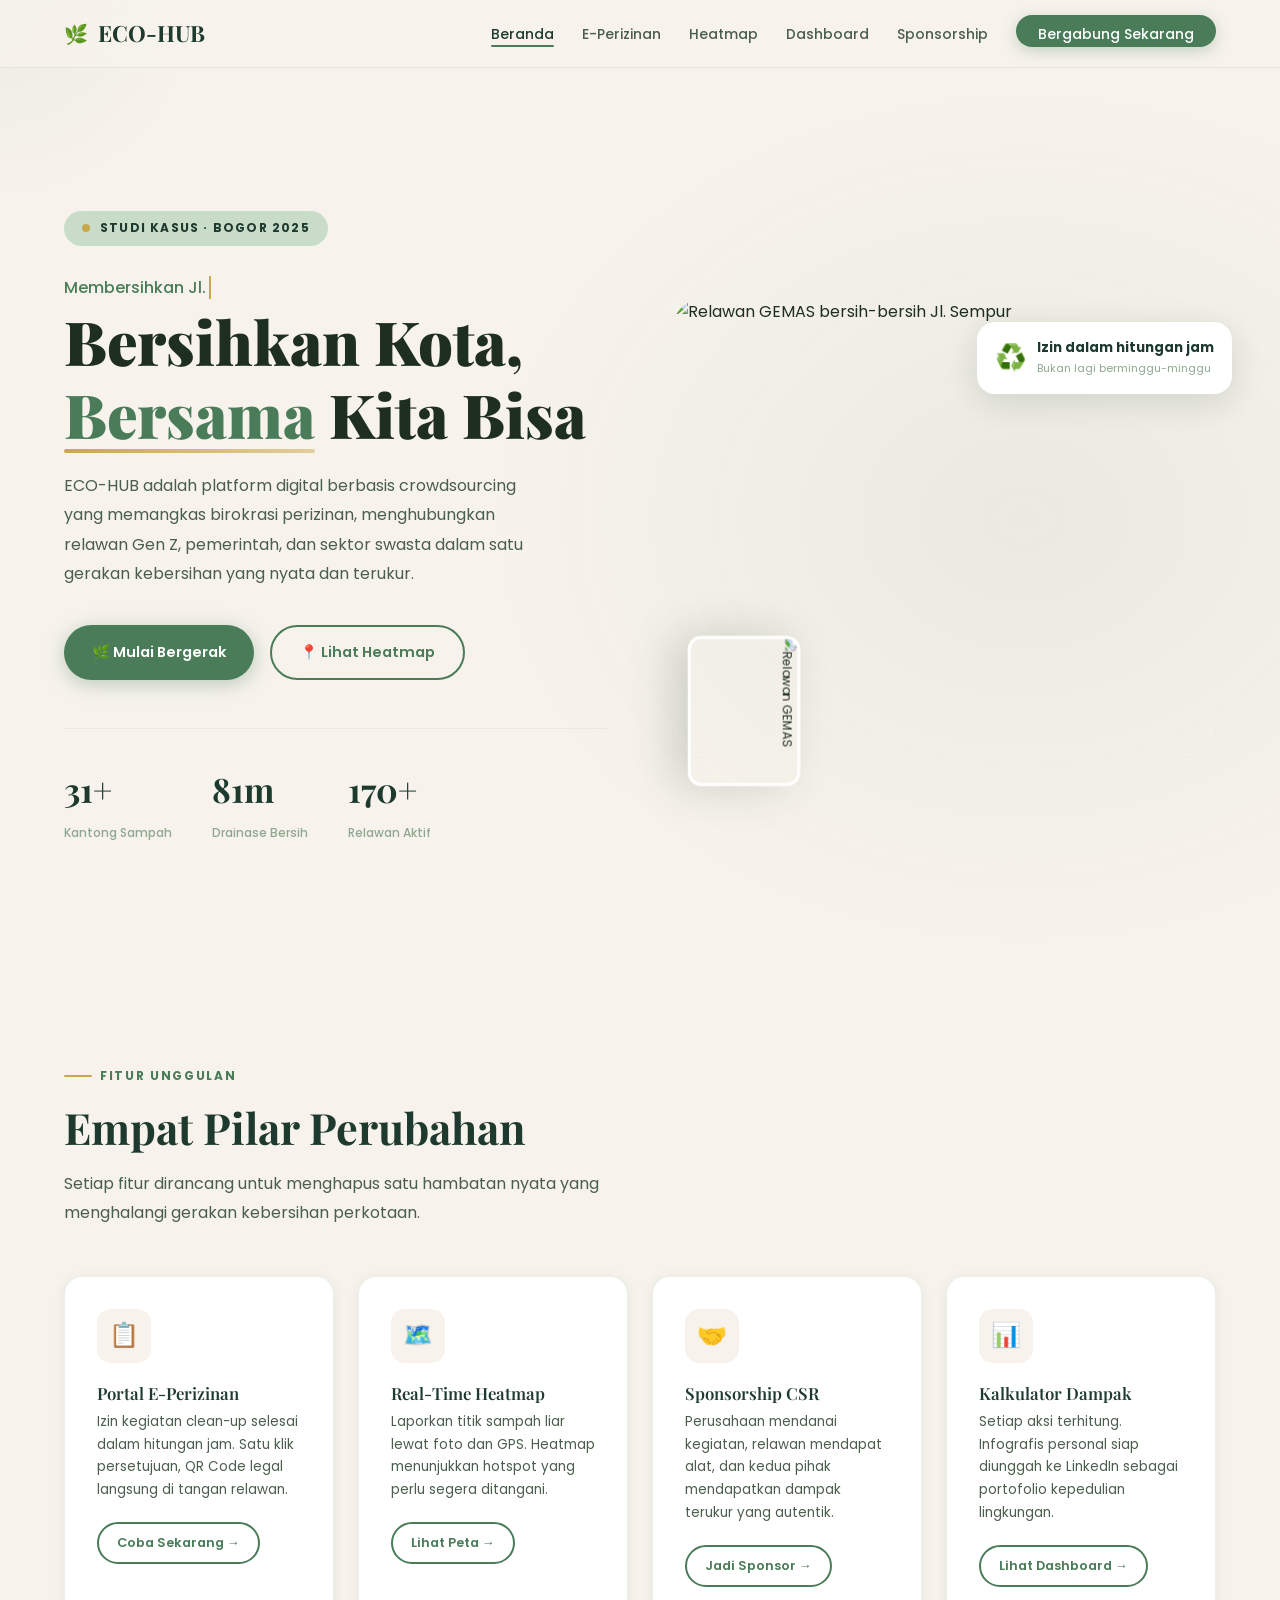
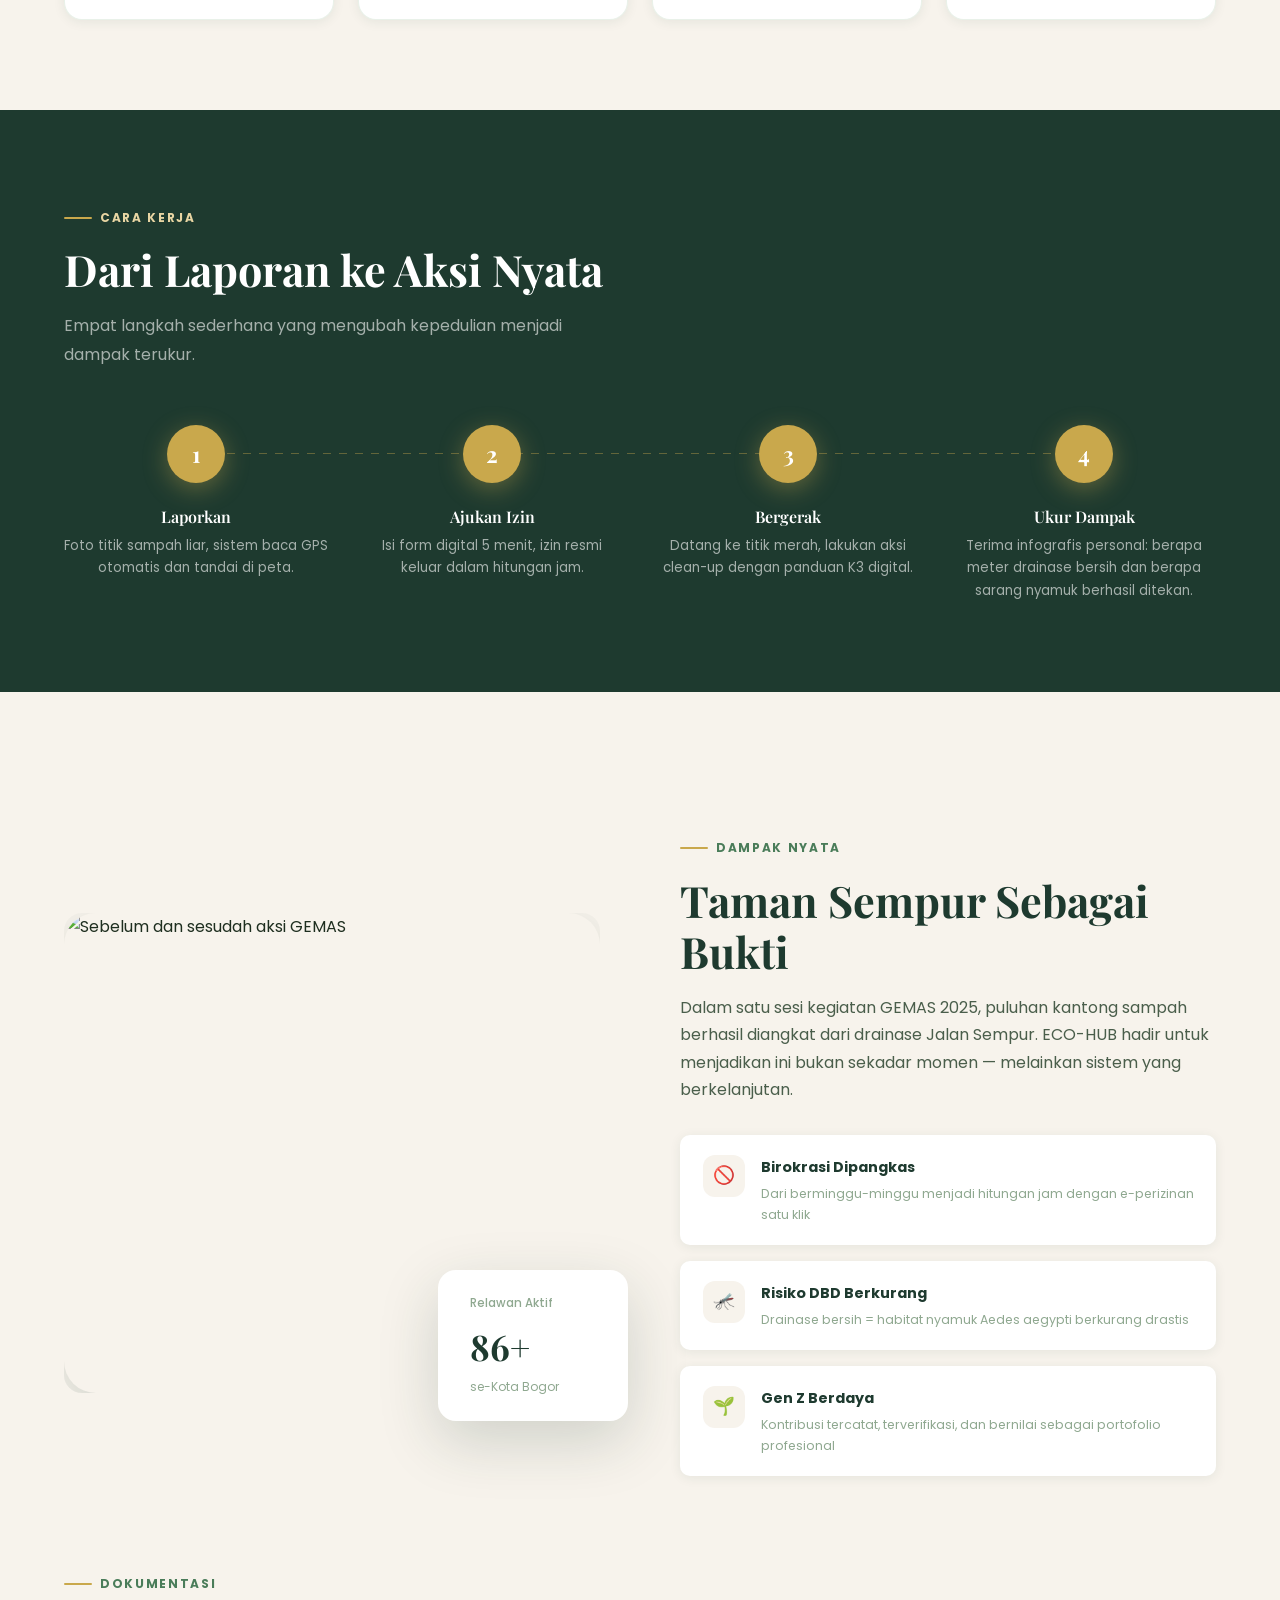
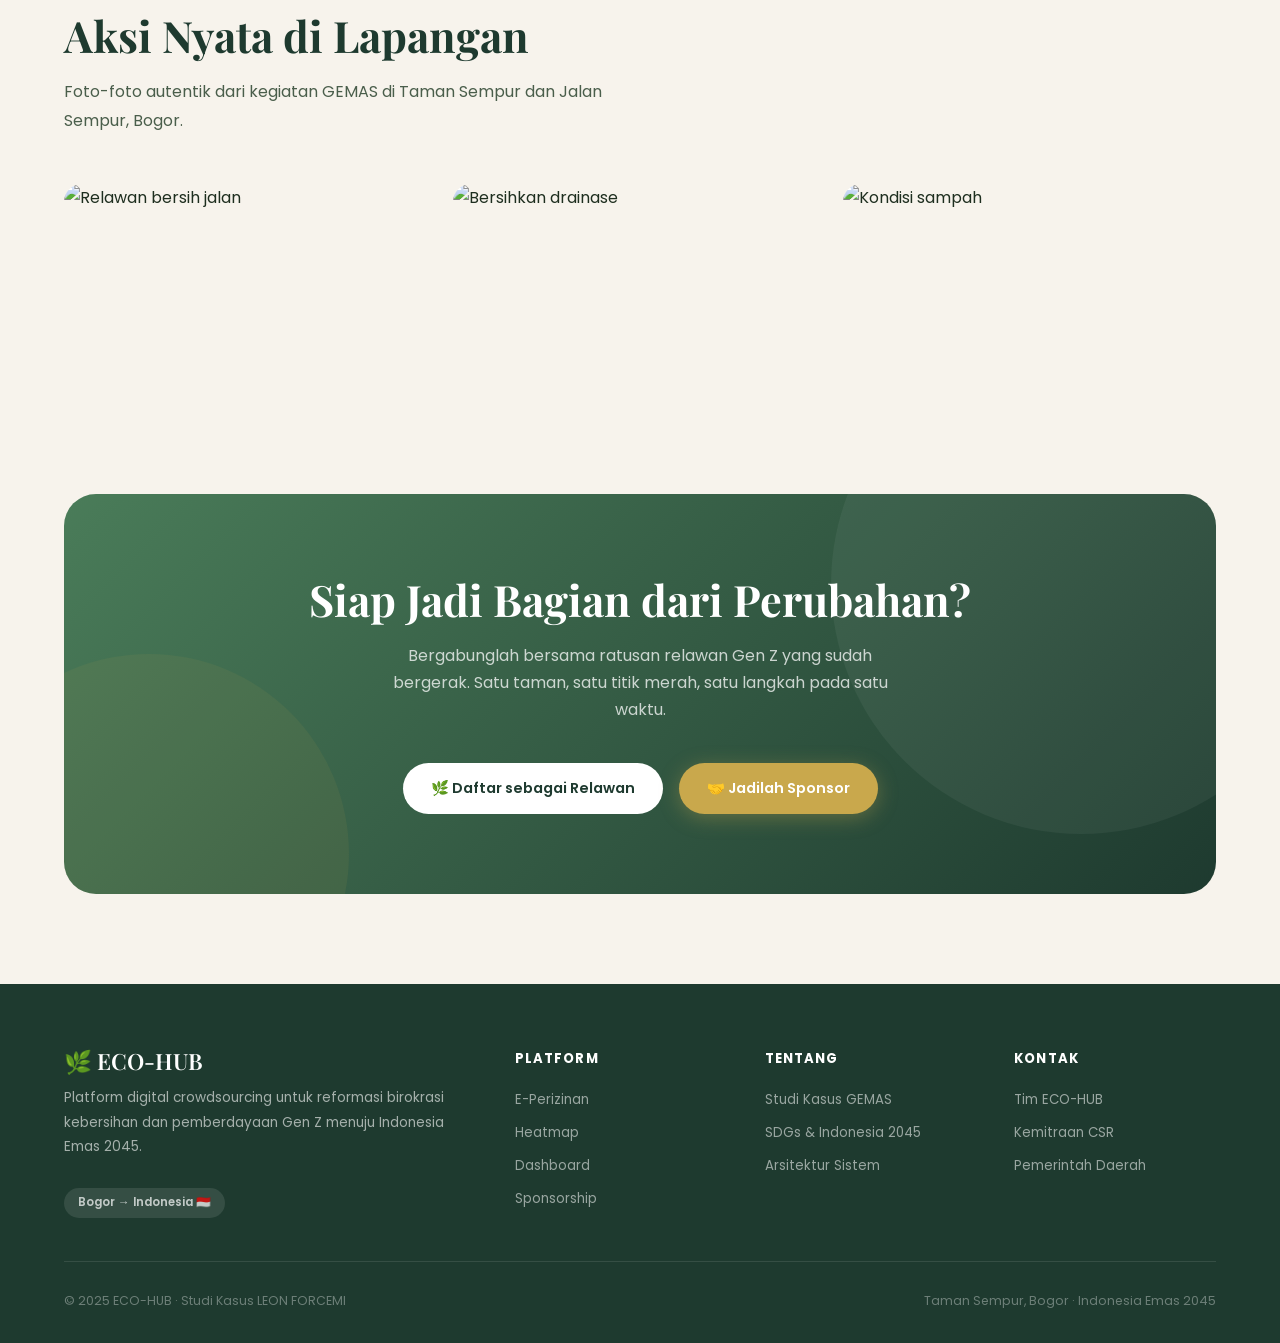
==== index.html @ 986446e2 "Add files via upload" ====
<!DOCTYPE html>
<html lang="id">
<head>
<meta charset="UTF-8"/><meta name="viewport" content="width=device-width,initial-scale=1.0"/>
<title>ECO-HUB — Gerakan Bersih Digital Indonesia</title>
<link rel="stylesheet" href="style.css"/>
<style>
/* ── HERO ── */
.hero{
  min-height:100vh;display:grid;grid-template-columns:1fr 1fr;
  align-items:center;gap:4rem;padding:100px 5% 80px;
  position:relative;overflow:hidden;
}
.hero-bg{
  position:absolute;inset:0;z-index:0;
  background:radial-gradient(ellipse 70% 80% at 80% 50%,rgba(74,124,89,0.07) 0%,transparent 60%);
}
.hero-content{position:relative;z-index:1}
.hero-eyebrow{
  display:inline-flex;align-items:center;gap:10px;
  background:var(--green-mist);color:var(--green-deep);
  padding:7px 18px;border-radius:var(--radius-full);
  font-size:0.75rem;font-weight:700;letter-spacing:0.1em;text-transform:uppercase;
  margin-bottom:1.75rem;animation:fadeUp 0.8s var(--ease) both;
}
.eyebrow-dot{width:8px;height:8px;background:var(--gold);border-radius:50%;animation:pulse-ring 1.5s ease-out infinite}
.hero h1{animation:fadeUp 0.8s 0.15s var(--ease) both;margin-bottom:1.25rem}
.hero h1 em{font-style:normal;color:var(--green-sage);position:relative;display:inline-block}
.hero h1 em::after{
  content:'';position:absolute;bottom:-2px;left:0;right:0;height:4px;
  background:linear-gradient(90deg,var(--gold),transparent);
  border-radius:4px;animation:shimmer 2s linear infinite;
  background-size:200% auto;
}
.typed-wrap{
  font-size:1rem;font-weight:500;color:var(--green-sage);
  margin-bottom:0.25rem;
  animation:fadeUp 0.8s 0.2s var(--ease) both;
}
.typed-text{border-right:2px solid var(--gold);padding-right:3px;animation:blink 0.8s step-end infinite}
@keyframes blink{50%{border-color:transparent}}
.hero-desc{
  font-size:1rem;color:var(--text-mid);max-width:480px;
  line-height:1.85;margin-bottom:2.25rem;
  animation:fadeUp 0.8s 0.25s var(--ease) both;
}
.hero-actions{display:flex;gap:1rem;flex-wrap:wrap;margin-bottom:3rem;animation:fadeUp 0.8s 0.35s var(--ease) both}
.hero-stats{
  display:flex;gap:2.5rem;padding-top:2rem;
  border-top:1px solid var(--cream-dark);
  animation:fadeUp 0.8s 0.45s var(--ease) both;
}
.stat-num{font-family:'Playfair Display',serif;font-size:2.1rem;font-weight:700;color:var(--green-deep);display:block}
.stat-label{font-size:0.75rem;color:var(--text-light);font-weight:500}

/* Hero visual */
.hero-visual{position:relative;z-index:1;animation:fadeIn 1s 0.3s both}
.hero-img-main{
  width:100%;height:460px;object-fit:cover;object-position:center;
  border-radius:var(--radius-lg);
  box-shadow:var(--shadow-lg);
  animation:float 6s ease-in-out infinite;
  /* rotate sideways photo upright */
  transform-origin:center;
}
.hero-img-overlay{
  position:absolute;bottom:-28px;left:-28px;
  width:200px;height:150px;object-fit:cover;
  border-radius:var(--radius-md);
  border:4px solid var(--white);
  box-shadow:var(--shadow-lg);
  animation:floatReverse 5s ease-in-out infinite;
}
.hero-badge{
  position:absolute;top:24px;right:-16px;
  background:var(--white);border-radius:var(--radius-md);
  padding:14px 18px;box-shadow:var(--shadow-md);
  display:flex;align-items:center;gap:10px;
  animation:bounceIn 1s 0.8s both;
}
.hero-badge .hb-icon{font-size:1.6rem}
.hero-badge .hb-main{font-size:0.82rem;font-weight:700;color:var(--green-deep)}
.hero-badge .hb-sub{font-size:0.68rem;color:var(--text-light)}

/* ── Features ── */
.features-grid{display:grid;grid-template-columns:repeat(auto-fit,minmax(240px,1fr));gap:1.5rem;margin-top:3rem}
.feat-card{
  background:var(--white);border-radius:var(--radius-md);padding:2rem;
  box-shadow:var(--shadow-sm);border:1px solid rgba(200,220,201,0.4);
  transition:all 0.4s var(--ease);position:relative;overflow:hidden;
}
.feat-card::before{
  content:'';position:absolute;top:0;left:0;right:0;height:3px;
  background:linear-gradient(90deg,var(--green-sage),var(--gold));
  transform:scaleX(0);transform-origin:left;transition:transform 0.4s var(--ease);
}
.feat-card:hover::before{transform:scaleX(1)}
.feat-card:hover{transform:translateY(-8px);box-shadow:var(--shadow-md)}
.feat-icon{
  width:54px;height:54px;background:var(--cream);border-radius:14px;
  display:flex;align-items:center;justify-content:center;font-size:1.5rem;
  margin-bottom:1.25rem;transition:transform 0.3s var(--ease-spring);
}
.feat-card:hover .feat-icon{transform:scale(1.15) rotate(-5deg)}
.feat-card h3{font-size:1.05rem;color:var(--green-deep);margin-bottom:0.5rem}
.feat-card p{font-size:0.84rem;line-height:1.7;margin-bottom:1.25rem}

/* ── How it works ── */
.how-section{background:var(--green-deep)}
.how-section .section-label{color:var(--gold-light)}
.how-section .section-title{color:var(--white)}
.how-section .section-subtitle{color:rgba(255,255,255,0.6)}
.steps-grid{display:grid;grid-template-columns:repeat(auto-fit,minmax(200px,1fr));gap:2rem;margin-top:3.5rem;position:relative}
.steps-grid::before{
  content:'';position:absolute;top:28px;left:10%;right:10%;height:1px;
  background:repeating-linear-gradient(90deg,rgba(201,168,76,0.4) 0,rgba(201,168,76,0.4) 8px,transparent 8px,transparent 16px);
}
.step-item{text-align:center}
.step-num{
  width:58px;height:58px;background:var(--gold);border-radius:50%;
  display:flex;align-items:center;justify-content:center;
  font-family:'Playfair Display',serif;font-size:1.4rem;font-weight:700;color:var(--white);
  margin:0 auto 1.5rem;position:relative;z-index:1;
  box-shadow:0 6px 24px rgba(201,168,76,0.4);
  transition:transform 0.3s var(--ease-spring);
}
.step-item:hover .step-num{transform:scale(1.15)}
.step-item h3{color:var(--white);font-size:1rem;margin-bottom:0.5rem}
.step-item p{color:rgba(255,255,255,0.6);font-size:0.83rem}

/* ── Impact ── */
.impact-grid{display:grid;grid-template-columns:1fr 1fr;gap:5rem;align-items:center;margin-top:3rem}
.impact-visual{position:relative}
.impact-photo{
  width:100%;height:480px;object-fit:cover;object-position:center;
  border-radius:var(--radius-lg);box-shadow:var(--shadow-lg);
}
.impact-card-overlay{
  position:absolute;bottom:-28px;right:-28px;
  background:var(--white);border-radius:var(--radius-md);
  padding:1.5rem 2rem;box-shadow:var(--shadow-lg);min-width:190px;
}
.ov-label{font-size:0.73rem;color:var(--text-light);font-weight:500;margin-bottom:0.2rem}
.ov-num{font-family:'Playfair Display',serif;font-size:2.2rem;font-weight:700;color:var(--green-deep)}
.ov-sub{font-size:0.75rem;color:var(--text-light)}
.impact-list{margin-top:2rem;display:flex;flex-direction:column;gap:1rem}
.impact-item{
  display:flex;align-items:flex-start;gap:1rem;padding:1.25rem;
  background:var(--white);border-radius:var(--radius-sm);box-shadow:var(--shadow-sm);
  transition:all 0.35s var(--ease);border-left:3px solid transparent;
}
.impact-item:hover{border-left-color:var(--green-sage);transform:translateX(6px);box-shadow:var(--shadow-md)}
.ii-icon{width:42px;height:42px;flex-shrink:0;background:var(--cream);border-radius:12px;display:flex;align-items:center;justify-content:center;font-size:1.1rem}
.impact-item h4{font-size:0.9rem;color:var(--green-deep);margin-bottom:0.2rem}
.impact-item p{font-size:0.78rem;color:var(--text-light)}

/* ── Gallery strip ── */
.gallery-strip{display:grid;grid-template-columns:repeat(3,1fr);gap:1rem;margin-top:3rem}
.gallery-item{
  position:relative;overflow:hidden;border-radius:var(--radius-md);
  cursor:pointer;
}
.gallery-item img{
  width:100%;height:220px;object-fit:cover;
  transition:transform 0.6s var(--ease);
}
.gallery-item:hover img{transform:scale(1.08)}
.gallery-overlay{
  position:absolute;inset:0;
  background:linear-gradient(0deg,rgba(30,58,47,0.75) 0%,transparent 50%);
  display:flex;align-items:flex-end;padding:1.25rem;
  opacity:0;transition:opacity 0.4s var(--ease);
}
.gallery-item:hover .gallery-overlay{opacity:1}
.gallery-overlay span{color:var(--white);font-size:0.82rem;font-weight:600}

/* ── CTA ── */
.cta-section{
  background:linear-gradient(135deg,var(--green-sage) 0%,var(--green-deep) 100%);
  border-radius:var(--radius-lg);padding:5rem;text-align:center;
  margin:0 5% 90px;position:relative;overflow:hidden;
}
.cta-section::before{
  content:'';position:absolute;top:-40%;right:-10%;
  width:500px;height:500px;border-radius:50%;
  background:rgba(255,255,255,0.05);
}
.cta-section::after{
  content:'';position:absolute;bottom:-40%;left:-10%;
  width:400px;height:400px;border-radius:50%;
  background:rgba(201,168,76,0.08);
}
.cta-section h2{color:var(--white);margin-bottom:1rem;position:relative;z-index:1}
.cta-section p{color:rgba(255,255,255,0.75);margin-bottom:2.5rem;position:relative;z-index:1;max-width:500px;margin-left:auto;margin-right:auto}
.cta-actions{display:flex;gap:1rem;justify-content:center;flex-wrap:wrap;position:relative;z-index:1}

/* ── Responsive ── */
@media(max-width:900px){
  .hero{grid-template-columns:1fr;text-align:center;gap:3rem}
  .hero-desc{max-width:100%}.hero-actions{justify-content:center}.hero-stats{justify-content:center}
  .hero-visual{order:-1}.hero-img-main{height:300px;animation:none}
  .hero-img-overlay{display:none}.hero-badge{top:0;right:0}
  .steps-grid::before{display:none}
  .impact-grid{grid-template-columns:1fr}
  .impact-card-overlay{position:relative;bottom:auto;right:auto;margin-top:1rem}
  .gallery-strip{grid-template-columns:1fr 1fr}
}
@media(max-width:600px){
  .hero{padding:100px 5% 60px}.hero-stats{gap:1.5rem;flex-wrap:wrap}
  .cta-section{padding:3rem 1.5rem}.gallery-strip{grid-template-columns:1fr}
}
</style>
</head>
<body>
<div id="scroll-progress"></div>
<div class="cursor-glow"></div>

<nav class="navbar">
  <div class="nav-brand"><span class="brand-leaf">🌿</span> ECO-HUB</div>
  <ul class="nav-links">
    <li><a href="index.html" class="active">Beranda</a></li>
    <li><a href="perizinan.html">E-Perizinan</a></li>
    <li><a href="heatmap.html">Heatmap</a></li>
    <li><a href="dashboard.html">Dashboard</a></li>
    <li><a href="sponsorship.html">Sponsorship</a></li>
    <li><a href="perizinan.html" class="nav-cta">Bergabung Sekarang</a></li>
  </ul>
  <button class="hamburger" aria-label="Menu"><span></span><span></span><span></span></button>
</nav>
<div class="mobile-menu">
  <a href="index.html">Beranda</a><a href="perizinan.html">E-Perizinan</a>
  <a href="heatmap.html">Heatmap</a><a href="dashboard.html">Dashboard</a>
  <a href="sponsorship.html">Sponsorship</a>
  <a href="perizinan.html" style="background:var(--green-sage);color:#fff;text-align:center;padding:10px;border-radius:999px;margin-top:0.5rem">Bergabung Sekarang</a>
</div>

<div class="page-wrapper">

<!-- ══ HERO ══ -->
<section class="hero">
  <div class="hero-bg"></div>
  <div class="hero-content">
    <div class="hero-eyebrow"><span class="eyebrow-dot"></span> Studi Kasus · Bogor 2025</div>
    <div class="typed-wrap">Membersihkan <span class="typed-text">Taman Sempur</span></div>
    <h1>Bersihkan Kota,<br><em>Bersama</em> Kita Bisa</h1>
    <p class="hero-desc">ECO-HUB adalah platform digital berbasis crowdsourcing yang memangkas birokrasi perizinan, menghubungkan relawan Gen Z, pemerintah, dan sektor swasta dalam satu gerakan kebersihan yang nyata dan terukur.</p>
    <div class="hero-actions">
      <a href="perizinan.html" class="btn btn-primary">🌿 Mulai Bergerak</a>
      <a href="heatmap.html" class="btn btn-outline">📍 Lihat Heatmap</a>
    </div>
    <div class="hero-stats">
      <div><span class="stat-num" data-target="47" data-suffix="+">0</span><span class="stat-label">Kantong Sampah</span></div>
      <div><span class="stat-num" data-target="120" data-suffix="m">0</span><span class="stat-label">Drainase Bersih</span></div>
      <div><span class="stat-num" data-target="250" data-suffix="+">0</span><span class="stat-label">Relawan Aktif</span></div>
    </div>
  </div>
  <div class="hero-visual">
    <div class="photo-wrap" style="border-radius:var(--radius-lg)">
      <img src="images/showcase-main.png" alt="Relawan GEMAS bersih-bersih Jl. Sempur" class="hero-img-main real-photo" style="height:460px;transform:none"/>
    </div>
    <img src="images/activity-1.jpg" alt="Relawan GEMAS" class="hero-img-overlay" style="transform:rotate(90deg) scale(0.75);transform-origin:center"/>
    <div class="hero-badge">
      <span class="hb-icon">♻️</span>
      <div><div class="hb-main">Izin dalam hitungan jam</div><div class="hb-sub">Bukan lagi berminggu-minggu</div></div>
    </div>
  </div>
</section>

<!-- ══ FEATURES ══ -->
<section class="section">
  <div class="section-label">Fitur Unggulan</div>
  <h2 class="section-title reveal">Empat Pilar Perubahan</h2>
  <p class="section-subtitle reveal d1">Setiap fitur dirancang untuk menghapus satu hambatan nyata yang menghalangi gerakan kebersihan perkotaan.</p>
  <div class="features-grid">
    <div class="feat-card reveal d1">
      <div class="feat-icon">📋</div>
      <h3>Portal E-Perizinan</h3>
      <p>Izin kegiatan clean-up selesai dalam hitungan jam. Satu klik persetujuan, QR Code legal langsung di tangan relawan.</p>
      <a href="perizinan.html" class="btn btn-outline" style="padding:8px 18px;font-size:0.8rem">Coba Sekarang →</a>
    </div>
    <div class="feat-card reveal d2">
      <div class="feat-icon">🗺️</div>
      <h3>Real-Time Heatmap</h3>
      <p>Laporkan titik sampah liar lewat foto dan GPS. Heatmap menunjukkan hotspot yang perlu segera ditangani.</p>
      <a href="heatmap.html" class="btn btn-outline" style="padding:8px 18px;font-size:0.8rem">Lihat Peta →</a>
    </div>
    <div class="feat-card reveal d3">
      <div class="feat-icon">🤝</div>
      <h3>Sponsorship CSR</h3>
      <p>Perusahaan mendanai kegiatan, relawan mendapat alat, dan kedua pihak mendapatkan dampak terukur yang autentik.</p>
      <a href="sponsorship.html" class="btn btn-outline" style="padding:8px 18px;font-size:0.8rem">Jadi Sponsor →</a>
    </div>
    <div class="feat-card reveal d4">
      <div class="feat-icon">📊</div>
      <h3>Kalkulator Dampak</h3>
      <p>Setiap aksi terhitung. Infografis personal siap diunggah ke LinkedIn sebagai portofolio kepedulian lingkungan.</p>
      <a href="dashboard.html" class="btn btn-outline" style="padding:8px 18px;font-size:0.8rem">Lihat Dashboard →</a>
    </div>
  </div>
</section>

<!-- ══ HOW IT WORKS ══ -->
<section class="section how-section">
  <div class="section-label">Cara Kerja</div>
  <h2 class="section-title reveal">Dari Laporan ke Aksi Nyata</h2>
  <p class="section-subtitle reveal d1">Empat langkah sederhana yang mengubah kepedulian menjadi dampak terukur.</p>
  <div class="steps-grid">
    <div class="step-item reveal d1"><div class="step-num">1</div><h3>Laporkan</h3><p>Foto titik sampah liar, sistem baca GPS otomatis dan tandai di peta.</p></div>
    <div class="step-item reveal d2"><div class="step-num">2</div><h3>Ajukan Izin</h3><p>Isi form digital 5 menit, izin resmi keluar dalam hitungan jam.</p></div>
    <div class="step-item reveal d3"><div class="step-num">3</div><h3>Bergerak</h3><p>Datang ke titik merah, lakukan aksi clean-up dengan panduan K3 digital.</p></div>
    <div class="step-item reveal d4"><div class="step-num">4</div><h3>Ukur Dampak</h3><p>Terima infografis personal: berapa meter drainase bersih dan berapa sarang nyamuk berhasil ditekan.</p></div>
  </div>
</section>

<!-- ══ IMPACT ══ -->
<section class="section">
  <div class="impact-grid">
    <div class="impact-visual reveal-left">
      <div class="photo-wrap">
        <img src="images/impact-photo.jpeg" alt="Sebelum dan sesudah aksi GEMAS" class="impact-photo real-photo"/>
      </div>
      <div class="impact-card-overlay">
        <div class="ov-label">Relawan Aktif</div>
        <div class="ov-num" data-target="250" data-suffix="+">0</div>
        <div class="ov-sub">se-Kota Bogor</div>
      </div>
    </div>
    <div class="impact-content reveal-right">
      <div class="section-label">Dampak Nyata</div>
      <h2 class="section-title">Taman Sempur Sebagai Bukti</h2>
      <p>Dalam satu sesi kegiatan GEMAS 2025, puluhan kantong sampah berhasil diangkat dari drainase Jalan Sempur. ECO-HUB hadir untuk menjadikan ini bukan sekadar momen — melainkan sistem yang berkelanjutan.</p>
      <div class="impact-list">
        <div class="impact-item reveal d2"><div class="ii-icon">🚫</div><div><h4>Birokrasi Dipangkas</h4><p>Dari berminggu-minggu menjadi hitungan jam dengan e-perizinan satu klik</p></div></div>
        <div class="impact-item reveal d3"><div class="ii-icon">🦟</div><div><h4>Risiko DBD Berkurang</h4><p>Drainase bersih = habitat nyamuk Aedes aegypti berkurang drastis</p></div></div>
        <div class="impact-item reveal d4"><div class="ii-icon">🌱</div><div><h4>Gen Z Berdaya</h4><p>Kontribusi tercatat, terverifikasi, dan bernilai sebagai portofolio profesional</p></div></div>
      </div>
    </div>
  </div>
</section>

<!-- ══ GALLERY ══ -->
<section class="section" style="padding-top:0">
  <div class="section-label">Dokumentasi</div>
  <h2 class="section-title reveal">Aksi Nyata di Lapangan</h2>
  <p class="section-subtitle reveal d1">Foto-foto autentik dari kegiatan GEMAS di Taman Sempur dan Jalan Sempur, Bogor.</p>
  <div class="gallery-strip">
    <div class="gallery-item reveal d1">
      <img src="images/showcase-main.png" alt="Relawan bersih jalan"/>
      <div class="gallery-overlay"><span>📍 Jl. Sempur · Aksi Clean-Up</span></div>
    </div>
    <div class="gallery-item reveal d2">
      <img src="images/showcase-2.png" alt="Bersihkan drainase" style="object-position:center"/>
      <div class="gallery-overlay"><span>🚰 Pembersihan Drainase</span></div>
    </div>
    <div class="gallery-item reveal d3">
      <img src="images/map-photo.png" alt="Kondisi sampah" style="object-position:center"/>
      <div class="gallery-overlay"><span>⚠️ Kondisi Sebelum Aksi</span></div>
    </div>
  </div>
</section>

<!-- ══ CTA ══ -->
<div class="cta-section reveal">
  <h2>Siap Jadi Bagian dari Perubahan?</h2>
  <p>Bergabunglah bersama ratusan relawan Gen Z yang sudah bergerak. Satu taman, satu titik merah, satu langkah pada satu waktu.</p>
  <div class="cta-actions">
    <a href="perizinan.html" class="btn btn-white">🌿 Daftar sebagai Relawan</a>
    <a href="sponsorship.html" class="btn btn-gold">🤝 Jadilah Sponsor</a>
  </div>
</div>

<footer>
  <div class="footer-grid">
    <div class="footer-brand">
      <h3>🌿 ECO-HUB</h3>
      <p>Platform digital crowdsourcing untuk reformasi birokrasi kebersihan dan pemberdayaan Gen Z menuju Indonesia Emas 2045.</p>
      <br><div class="chip" style="background:rgba(255,255,255,0.1);color:rgba(255,255,255,0.7)">Bogor → Indonesia 🇮🇩</div>
    </div>
    <div class="footer-col"><h4>Platform</h4><a href="perizinan.html">E-Perizinan</a><a href="heatmap.html">Heatmap</a><a href="dashboard.html">Dashboard</a><a href="sponsorship.html">Sponsorship</a></div>
    <div class="footer-col"><h4>Tentang</h4><a href="#">Studi Kasus GEMAS</a><a href="#">SDGs & Indonesia 2045</a><a href="#">Arsitektur Sistem</a></div>
    <div class="footer-col"><h4>Kontak</h4><a href="#">Tim ECO-HUB</a><a href="#">Kemitraan CSR</a><a href="#">Pemerintah Daerah</a></div>
  </div>
  <div class="footer-bottom">
    <span>© 2025 ECO-HUB · Studi Kasus LEON FORCEMI</span>
    <span>Taman Sempur, Bogor · Indonesia Emas 2045</span>
  </div>
</footer>
</div>
<script src="main.js"></script>
</body>
</html>
---- style.css ----
@import url('https://fonts.googleapis.com/css2?family=Playfair+Display:wght@400;600;700;900&family=Poppins:wght@300;400;500;600;700&display=swap');

:root {
  --green-deep:   #1E3A2F;
  --green-sage:   #4A7C59;
  --green-light:  #7BAE87;
  --green-mist:   #C8DCC9;
  --cream:        #F7F3EC;
  --cream-dark:   #EDE8DF;
  --gold:         #C9A84C;
  --gold-light:   #E8D5A3;
  --text-dark:    #1E2E1F;
  --text-mid:     #4A5E4B;
  --text-light:   #8FA890;
  --white:        #FFFFFF;
  --shadow-sm:    0 2px 12px rgba(30,58,47,0.08);
  --shadow-md:    0 8px 32px rgba(30,58,47,0.14);
  --shadow-lg:    0 20px 60px rgba(30,58,47,0.18);
  --radius-sm:    10px;
  --radius-md:    18px;
  --radius-lg:    32px;
  --radius-full:  999px;
  --ease:         cubic-bezier(0.4,0,0.2,1);
  --ease-spring:  cubic-bezier(0.34,1.56,0.64,1);
}

*,*::before,*::after{box-sizing:border-box;margin:0;padding:0}
html{scroll-behavior:smooth;font-size:16px}
body{font-family:'Poppins',sans-serif;background:var(--cream);color:var(--text-dark);line-height:1.7;overflow-x:hidden}
img{max-width:100%;height:auto;display:block}
a{text-decoration:none;color:inherit}
ul{list-style:none}

/* ── Scroll Progress ── */
#scroll-progress{
  position:fixed;top:0;left:0;height:3px;width:0%;
  background:linear-gradient(90deg,var(--green-sage),var(--gold));
  z-index:9999;transition:width 0.1s linear;
}

/* ── Typography ── */
h1,h2,h3{font-family:'Playfair Display',serif;line-height:1.2}
h1{font-size:clamp(2.2rem,5vw,3.8rem);font-weight:900}
h2{font-size:clamp(1.7rem,3.5vw,2.7rem);font-weight:700}
h3{font-size:clamp(1.1rem,2vw,1.4rem);font-weight:600}
p{font-size:clamp(0.88rem,1.4vw,1rem);color:var(--text-mid)}

/* ── Navbar ── */
.navbar{
  position:fixed;top:0;left:0;right:0;z-index:1000;
  display:flex;align-items:center;justify-content:space-between;
  padding:0 5%;height:68px;
  background:rgba(247,243,236,0.82);
  backdrop-filter:blur(20px);
  border-bottom:1px solid rgba(74,124,89,0.1);
  transition:all 0.4s var(--ease);
}
.navbar.scrolled{background:rgba(247,243,236,0.97);box-shadow:var(--shadow-sm)}
.nav-brand{
  display:flex;align-items:center;gap:10px;
  font-family:'Playfair Display',serif;font-size:1.4rem;font-weight:700;
  color:var(--green-deep);cursor:pointer;
}
.brand-leaf{font-size:1.2rem;animation:sway 3s ease-in-out infinite}
@keyframes sway{0%,100%{transform:rotate(-8deg)}50%{transform:rotate(8deg)}}
.nav-links{display:flex;align-items:center;gap:1.75rem}
.nav-links a{
  font-size:0.87rem;font-weight:500;color:var(--text-mid);
  position:relative;padding-bottom:3px;transition:color 0.3s;
}
.nav-links a::after{
  content:'';position:absolute;bottom:0;left:0;
  width:0;height:2px;background:var(--green-sage);
  border-radius:2px;transition:width 0.35s var(--ease);
}
.nav-links a:hover,.nav-links a.active{color:var(--green-deep)}
.nav-links a:hover::after,.nav-links a.active::after{width:100%}
.nav-cta{
  background:var(--green-sage)!important;color:var(--white)!important;
  padding:9px 22px;border-radius:var(--radius-full);font-weight:600;
  transition:all 0.3s var(--ease-spring)!important;
  box-shadow:0 4px 16px rgba(74,124,89,0.3);
}
.nav-cta:hover{background:var(--green-deep)!important;transform:translateY(-2px)!important;box-shadow:0 8px 24px rgba(74,124,89,0.4)!important}
.nav-cta::after{display:none!important}
.hamburger{display:none;flex-direction:column;gap:5px;cursor:pointer;background:none;border:none;padding:4px}
.hamburger span{display:block;width:24px;height:2px;background:var(--green-deep);border-radius:2px;transition:all 0.35s var(--ease)}
.hamburger.open span:nth-child(1){transform:translateY(7px) rotate(45deg)}
.hamburger.open span:nth-child(2){opacity:0;transform:scaleX(0)}
.hamburger.open span:nth-child(3){transform:translateY(-7px) rotate(-45deg)}
.mobile-menu{
  display:none;position:fixed;top:68px;left:0;right:0;
  background:rgba(247,243,236,0.98);backdrop-filter:blur(20px);
  padding:1.5rem 5%;flex-direction:column;gap:0.75rem;
  border-bottom:1px solid var(--green-mist);z-index:999;
  transform:translateY(-10px);opacity:0;
  transition:all 0.35s var(--ease);
}
.mobile-menu.open{display:flex;transform:translateY(0);opacity:1}
.mobile-menu a{font-weight:500;color:var(--text-mid);padding:0.6rem 0;border-bottom:1px solid var(--cream-dark);transition:color 0.2s}
.mobile-menu a:hover{color:var(--green-sage)}

/* ── Page wrapper ── */
.page-wrapper{padding-top:68px}

/* ── Section ── */
.section{padding:90px 5%}
.section-label{
  display:inline-flex;align-items:center;gap:8px;
  font-size:0.75rem;font-weight:700;letter-spacing:0.14em;
  text-transform:uppercase;color:var(--green-sage);margin-bottom:1rem;
}
.section-label::before{content:'';display:block;width:28px;height:2px;background:var(--gold);border-radius:2px}
.section-title{color:var(--green-deep);margin-bottom:1rem}
.section-subtitle{max-width:560px;color:var(--text-mid);line-height:1.8}

/* ── Buttons ── */
.btn{
  display:inline-flex;align-items:center;gap:8px;
  padding:13px 28px;border-radius:var(--radius-full);
  font-family:'Poppins',sans-serif;font-size:0.9rem;font-weight:600;
  cursor:pointer;border:none;transition:all 0.35s var(--ease-spring);
  position:relative;overflow:hidden;
}
.btn::before{
  content:'';position:absolute;inset:0;
  background:rgba(255,255,255,0.15);
  transform:translateX(-100%);transition:transform 0.4s var(--ease);
}
.btn:hover::before{transform:translateX(0)}
.btn-primary{background:var(--green-sage);color:var(--white);box-shadow:0 4px 20px rgba(74,124,89,0.35)}
.btn-primary:hover{background:var(--green-deep);transform:translateY(-3px);box-shadow:0 10px 30px rgba(74,124,89,0.45)}
.btn-outline{background:transparent;color:var(--green-sage);border:2px solid var(--green-sage)}
.btn-outline:hover{background:var(--green-sage);color:var(--white);transform:translateY(-3px)}
.btn-gold{background:var(--gold);color:var(--white);box-shadow:0 4px 20px rgba(201,168,76,0.35)}
.btn-gold:hover{background:#b8952f;transform:translateY(-3px);box-shadow:0 10px 30px rgba(201,168,76,0.45)}
.btn-white{background:var(--white);color:var(--green-deep)}
.btn-white:hover{background:var(--cream);transform:translateY(-3px)}

/* ── Cards ── */
.card{
  background:var(--white);border-radius:var(--radius-md);padding:2rem;
  box-shadow:var(--shadow-sm);transition:all 0.4s var(--ease);
  border:1px solid rgba(200,220,201,0.4);
}
.card:hover{transform:translateY(-8px);box-shadow:var(--shadow-md)}

/* ── Real Photo ── */
.real-photo{
  width:100%;height:100%;object-fit:cover;
  border-radius:var(--radius-md);
  transition:transform 0.6s var(--ease);
}
.photo-wrap{overflow:hidden;border-radius:var(--radius-md)}
.photo-wrap:hover .real-photo{transform:scale(1.05)}

/* ── Chip ── */
.chip{
  display:inline-flex;align-items:center;gap:6px;
  padding:5px 14px;border-radius:var(--radius-full);
  font-size:0.73rem;font-weight:600;
  background:var(--green-mist);color:var(--green-deep);
}

/* ── Footer ── */
footer{background:var(--green-deep);color:rgba(255,255,255,0.75);padding:64px 5% 32px}
.footer-grid{display:grid;grid-template-columns:2fr 1fr 1fr 1fr;gap:3rem;padding-bottom:40px;border-bottom:1px solid rgba(255,255,255,0.1)}
.footer-brand h3{font-family:'Playfair Display',serif;color:var(--white);font-size:1.4rem;margin-bottom:0.75rem}
.footer-brand p{color:rgba(255,255,255,0.6);font-size:0.85rem;line-height:1.8}
.footer-col h4{color:var(--white);font-size:0.82rem;font-weight:700;letter-spacing:0.08em;text-transform:uppercase;margin-bottom:1.2rem}
.footer-col a{display:block;color:rgba(255,255,255,0.55);font-size:0.83rem;margin-bottom:0.65rem;transition:all 0.25s}
.footer-col a:hover{color:var(--gold);padding-left:6px}
.footer-bottom{display:flex;align-items:center;justify-content:space-between;padding-top:28px;font-size:0.78rem;color:rgba(255,255,255,0.35);flex-wrap:wrap;gap:1rem}

/* ── Animations ── */
@keyframes fadeUp{from{opacity:0;transform:translateY(40px)}to{opacity:1;transform:translateY(0)}}
@keyframes fadeIn{from{opacity:0}to{opacity:1}}
@keyframes float{0%,100%{transform:translateY(0)}50%{transform:translateY(-14px)}}
@keyframes floatReverse{0%,100%{transform:translateY(0)}50%{transform:translateY(14px)}}
@keyframes pulse-ring{0%{transform:scale(1);opacity:0.7}100%{transform:scale(2);opacity:0}}
@keyframes slideInLeft{from{opacity:0;transform:translateX(-40px)}to{opacity:1;transform:translateX(0)}}
@keyframes slideInRight{from{opacity:0;transform:translateX(40px)}to{opacity:1;transform:translateX(0)}}
@keyframes scaleIn{from{opacity:0;transform:scale(0.85)}to{opacity:1;transform:scale(1)}}
@keyframes shimmer{0%{background-position:-200% center}100%{background-position:200% center}}
@keyframes rotateIn{from{opacity:0;transform:rotate(-10deg) scale(0.9)}to{opacity:1;transform:rotate(0) scale(1)}}
@keyframes bounceIn{0%{opacity:0;transform:scale(0.3)}50%{transform:scale(1.05)}70%{transform:scale(0.95)}100%{opacity:1;transform:scale(1)}}

.reveal{opacity:0;transform:translateY(40px);transition:opacity 0.8s var(--ease),transform 0.8s var(--ease)}
.reveal.visible{opacity:1;transform:translateY(0)}
.reveal-left{opacity:0;transform:translateX(-40px);transition:opacity 0.8s var(--ease),transform 0.8s var(--ease)}
.reveal-left.visible{opacity:1;transform:translateX(0)}
.reveal-right{opacity:0;transform:translateX(40px);transition:opacity 0.8s var(--ease),transform 0.8s var(--ease)}
.reveal-right.visible{opacity:1;transform:translateX(0)}
.reveal-scale{opacity:0;transform:scale(0.88);transition:opacity 0.8s var(--ease),transform 0.8s var(--ease)}
.reveal-scale.visible{opacity:1;transform:scale(1)}

.d1{transition-delay:0.1s}.d2{transition-delay:0.2s}.d3{transition-delay:0.3s}
.d4{transition-delay:0.4s}.d5{transition-delay:0.5s}.d6{transition-delay:0.6s}

/* ── Cursor glow ── */
.cursor-glow{
  width:400px;height:400px;border-radius:50%;
  background:radial-gradient(circle,rgba(74,124,89,0.06) 0%,transparent 70%);
  position:fixed;pointer-events:none;z-index:0;
  transform:translate(-50%,-50%);transition:left 0.15s,top 0.15s;
}

/* ── Responsive ── */
@media(max-width:1024px){.footer-grid{grid-template-columns:1fr 1fr}}
@media(max-width:768px){
  .nav-links{display:none}.hamburger{display:flex}
  .section{padding:64px 5%}
  .footer-grid{grid-template-columns:1fr;gap:2rem}
  .footer-bottom{flex-direction:column;text-align:center}
}
@media(max-width:480px){.section{padding:48px 5%}.btn{padding:11px 22px;font-size:0.84rem}}
@media(prefers-reduced-motion:reduce){*,*::before,*::after{animation-duration:0.01ms!important;transition-duration:0.01ms!important}}
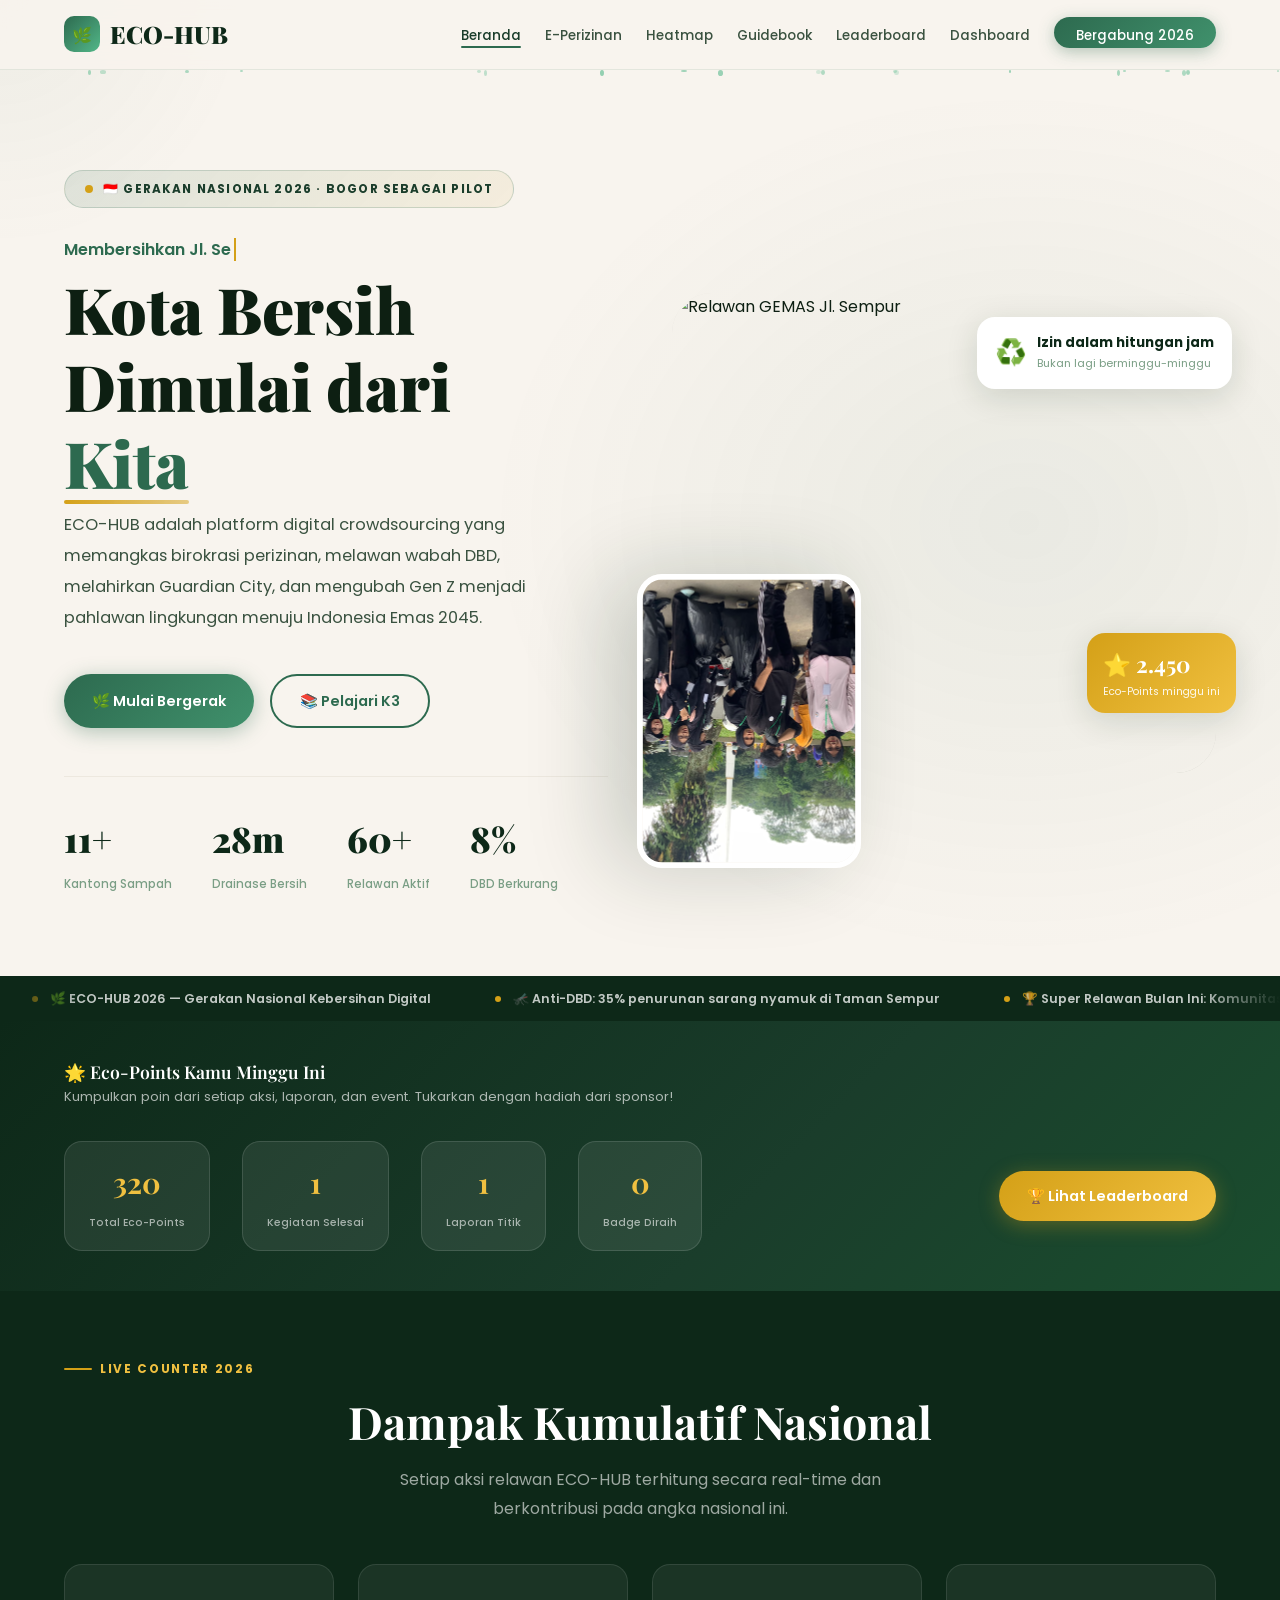
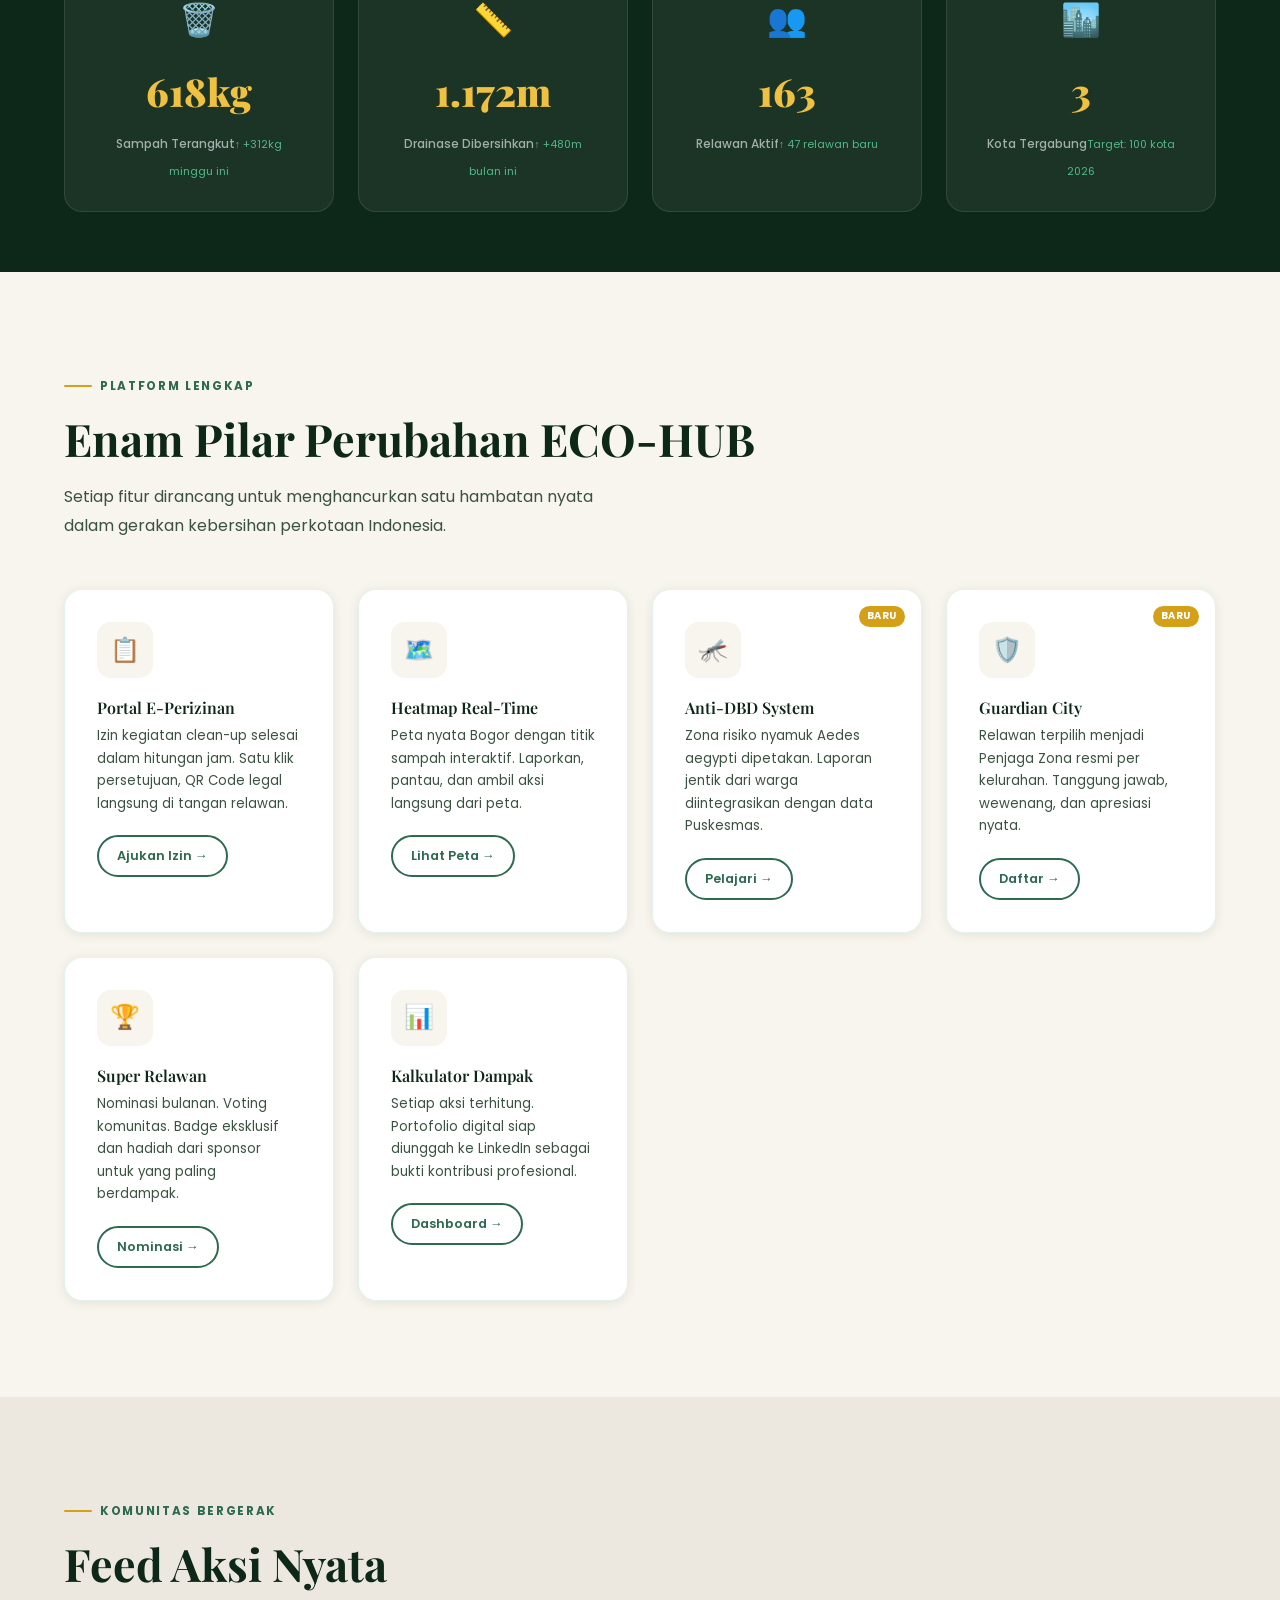
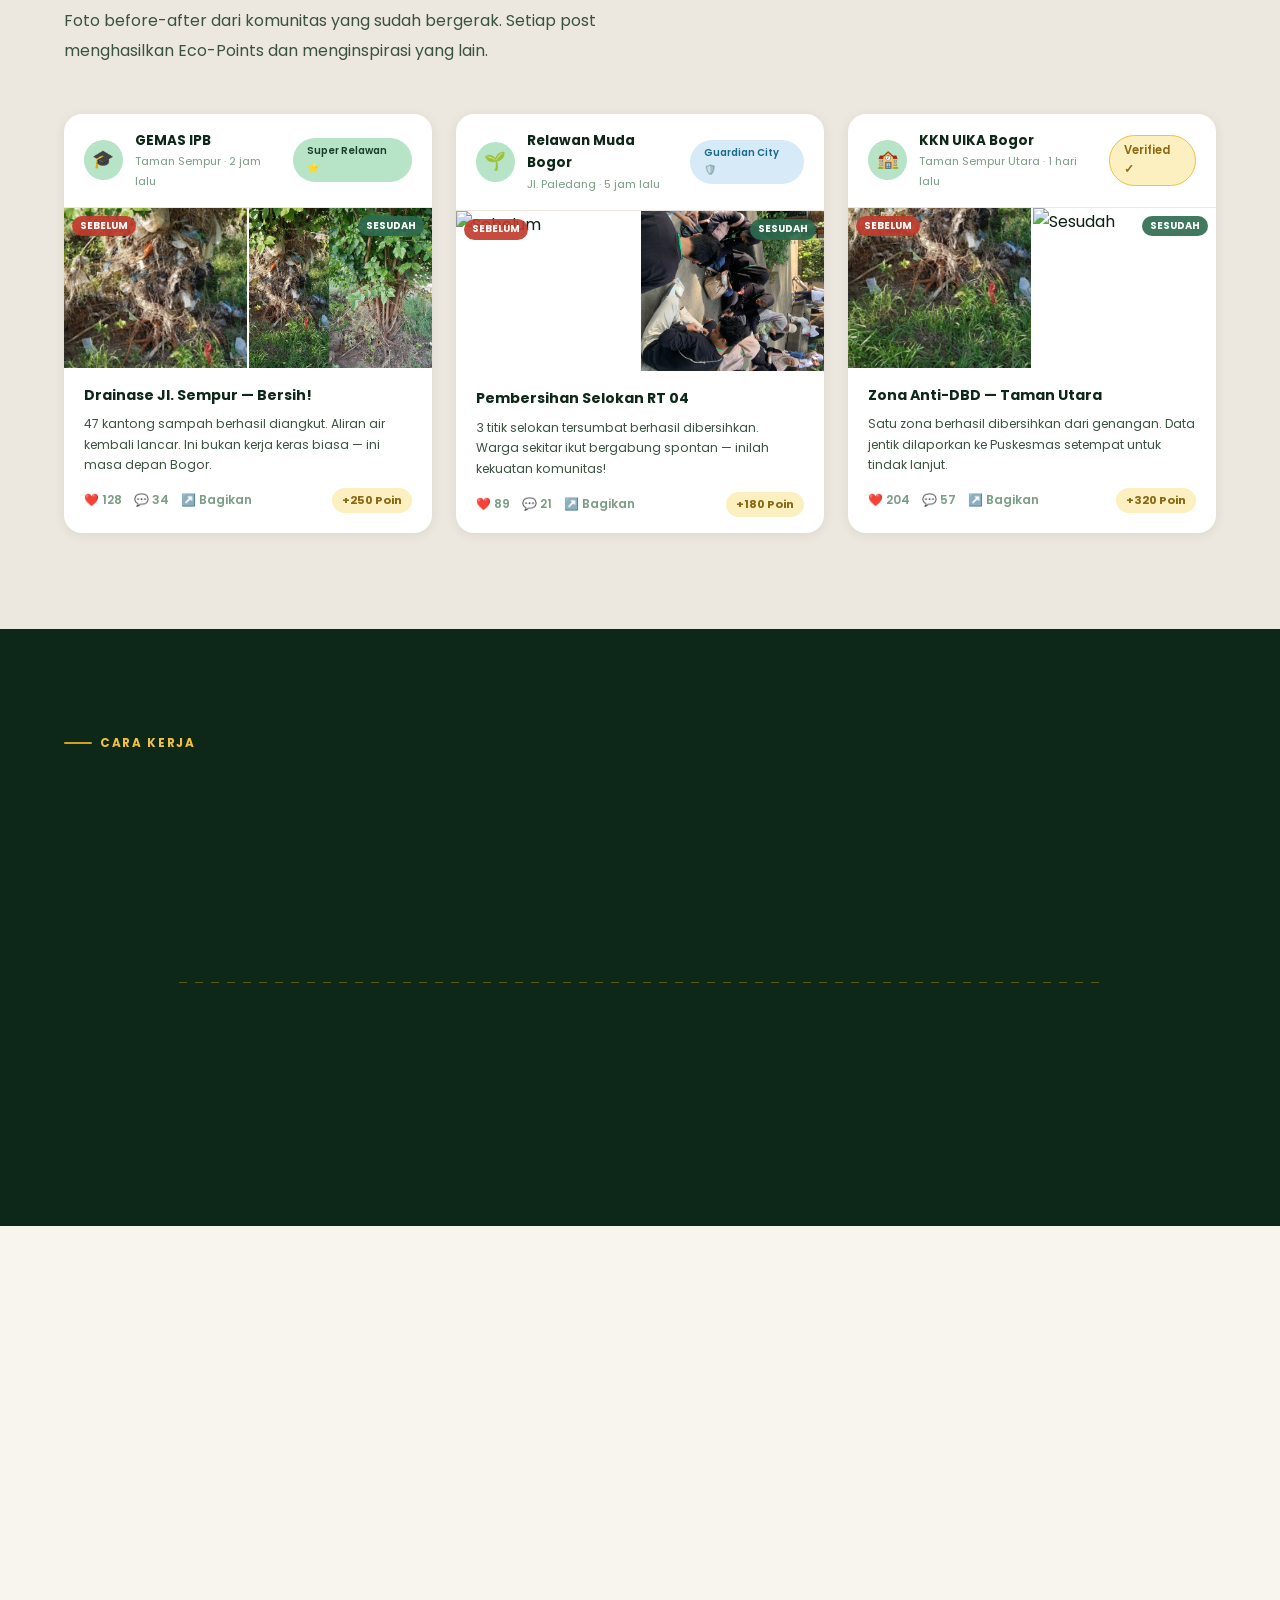
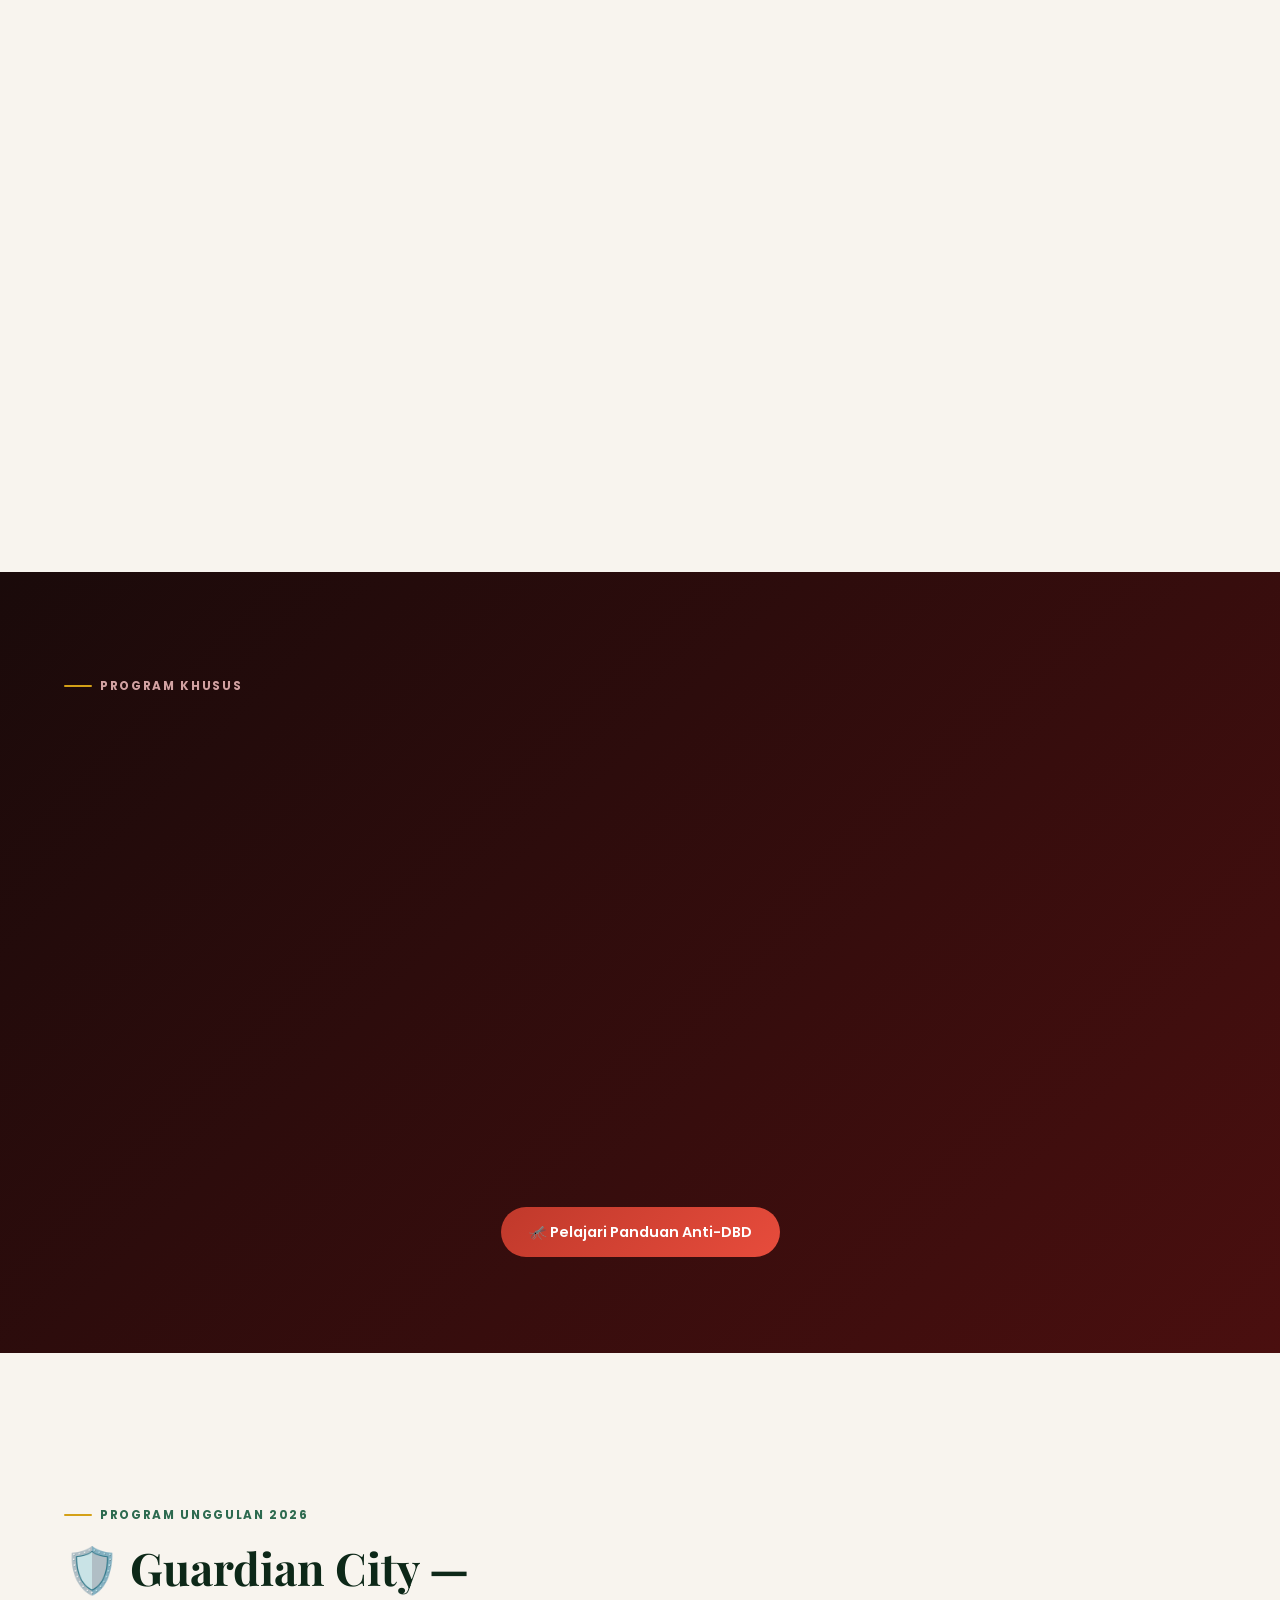
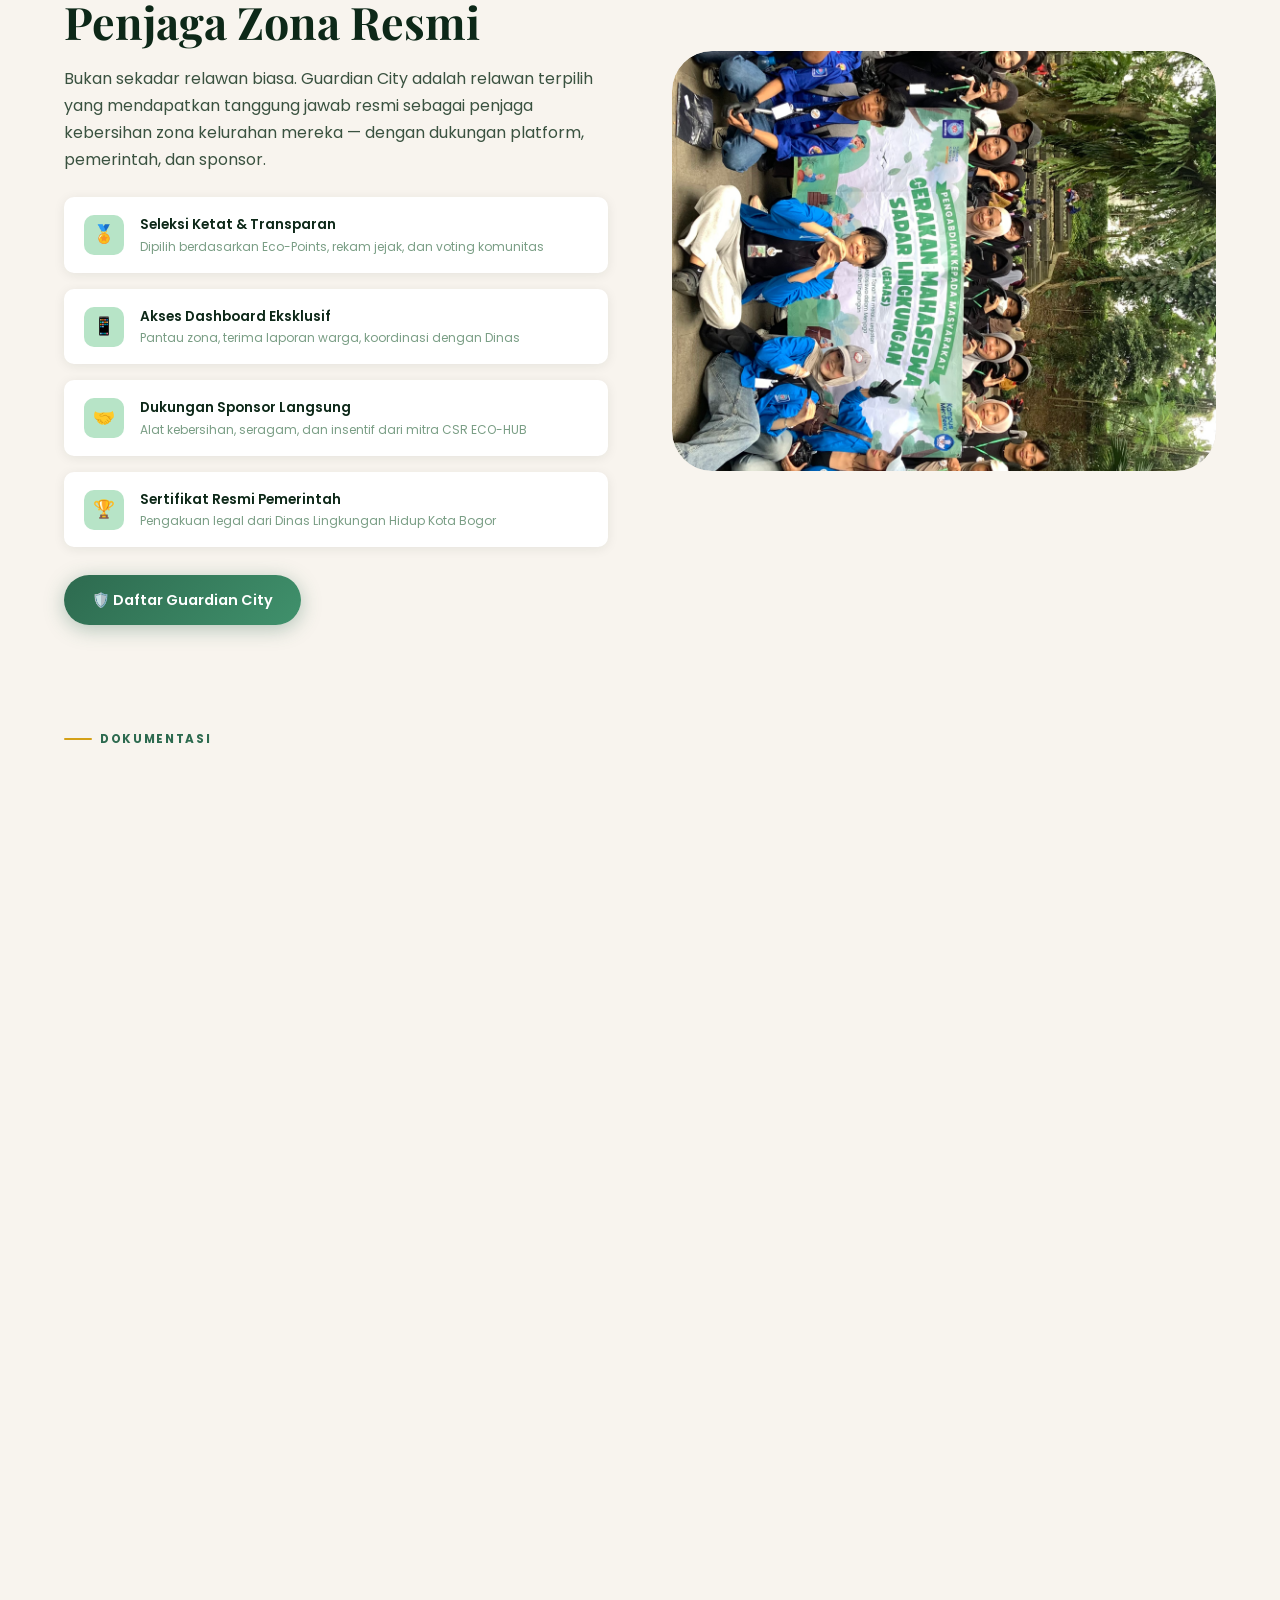
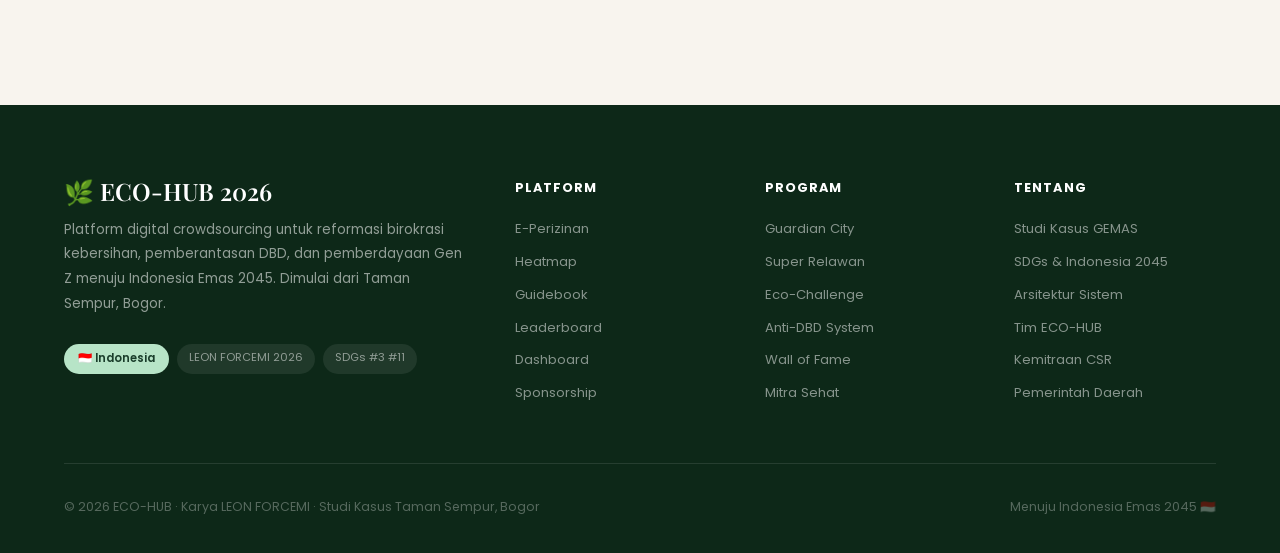
==== commit ea482873: "Add files via upload" ====
--- a/index.html
+++ b/index.html
@@ -2,390 +2,551 @@
 <html lang="id">
 <head>
 <meta charset="UTF-8"/><meta name="viewport" content="width=device-width,initial-scale=1.0"/>
-<title>ECO-HUB — Gerakan Bersih Digital Indonesia</title>
+<title>ECO-HUB 2026 — Gerakan Bersih Digital Indonesia</title>
 <link rel="stylesheet" href="style.css"/>
 <style>
 /* ── HERO ── */
-.hero{
-  min-height:100vh;display:grid;grid-template-columns:1fr 1fr;
-  align-items:center;gap:4rem;padding:100px 5% 80px;
-  position:relative;overflow:hidden;
-}
-.hero-bg{
-  position:absolute;inset:0;z-index:0;
-  background:radial-gradient(ellipse 70% 80% at 80% 50%,rgba(74,124,89,0.07) 0%,transparent 60%);
-}
+.hero{min-height:100vh;display:grid;grid-template-columns:1fr 1fr;align-items:center;gap:4rem;padding:100px 5% 80px;position:relative;overflow:hidden}
+.hero-bg{position:absolute;inset:0;background:radial-gradient(ellipse 70% 80% at 80% 50%,rgba(45,106,79,.07) 0%,transparent 60%);z-index:0}
+.hero-particles{position:absolute;inset:0;overflow:hidden;pointer-events:none;z-index:0}
+.particle{position:absolute;width:4px;height:4px;background:var(--green-light);border-radius:50%;opacity:.4;animation:particle-float linear infinite}
+@keyframes particle-float{0%{transform:translateY(100vh) scale(0)}100%{transform:translateY(-100px) scale(1);opacity:0}}
 .hero-content{position:relative;z-index:1}
-.hero-eyebrow{
-  display:inline-flex;align-items:center;gap:10px;
-  background:var(--green-mist);color:var(--green-deep);
-  padding:7px 18px;border-radius:var(--radius-full);
-  font-size:0.75rem;font-weight:700;letter-spacing:0.1em;text-transform:uppercase;
-  margin-bottom:1.75rem;animation:fadeUp 0.8s var(--ease) both;
-}
+.hero-eyebrow{display:inline-flex;align-items:center;gap:10px;background:linear-gradient(135deg,rgba(45,106,79,.12),rgba(212,160,23,.08));color:var(--green-dark);padding:8px 20px;border-radius:var(--r-full);font-size:.74rem;font-weight:700;letter-spacing:.1em;text-transform:uppercase;margin-bottom:1.75rem;border:1px solid rgba(45,106,79,.2);animation:fadeUp .8s var(--ease) both}
+@keyframes fadeUp{from{opacity:0;transform:translateY(30px)}to{opacity:1;transform:translateY(0)}}
 .eyebrow-dot{width:8px;height:8px;background:var(--gold);border-radius:50%;animation:pulse-ring 1.5s ease-out infinite}
-.hero h1{animation:fadeUp 0.8s 0.15s var(--ease) both;margin-bottom:1.25rem}
+.hero h1{animation:fadeUp .8s .15s var(--ease) both;margin-bottom:.5rem}
 .hero h1 em{font-style:normal;color:var(--green-sage);position:relative;display:inline-block}
-.hero h1 em::after{
-  content:'';position:absolute;bottom:-2px;left:0;right:0;height:4px;
-  background:linear-gradient(90deg,var(--gold),transparent);
-  border-radius:4px;animation:shimmer 2s linear infinite;
-  background-size:200% auto;
-}
-.typed-wrap{
-  font-size:1rem;font-weight:500;color:var(--green-sage);
-  margin-bottom:0.25rem;
-  animation:fadeUp 0.8s 0.2s var(--ease) both;
-}
-.typed-text{border-right:2px solid var(--gold);padding-right:3px;animation:blink 0.8s step-end infinite}
-@keyframes blink{50%{border-color:transparent}}
-.hero-desc{
-  font-size:1rem;color:var(--text-mid);max-width:480px;
-  line-height:1.85;margin-bottom:2.25rem;
-  animation:fadeUp 0.8s 0.25s var(--ease) both;
-}
-.hero-actions{display:flex;gap:1rem;flex-wrap:wrap;margin-bottom:3rem;animation:fadeUp 0.8s 0.35s var(--ease) both}
-.hero-stats{
-  display:flex;gap:2.5rem;padding-top:2rem;
-  border-top:1px solid var(--cream-dark);
-  animation:fadeUp 0.8s 0.45s var(--ease) both;
-}
-.stat-num{font-family:'Playfair Display',serif;font-size:2.1rem;font-weight:700;color:var(--green-deep);display:block}
-.stat-label{font-size:0.75rem;color:var(--text-light);font-weight:500}
-
-/* Hero visual */
-.hero-visual{position:relative;z-index:1;animation:fadeIn 1s 0.3s both}
-.hero-img-main{
-  width:100%;height:460px;object-fit:cover;object-position:center;
-  border-radius:var(--radius-lg);
-  box-shadow:var(--shadow-lg);
-  animation:float 6s ease-in-out infinite;
-  /* rotate sideways photo upright */
-  transform-origin:center;
-}
-.hero-img-overlay{
-  position:absolute;bottom:-28px;left:-28px;
-  width:200px;height:150px;object-fit:cover;
-  border-radius:var(--radius-md);
-  border:4px solid var(--white);
-  box-shadow:var(--shadow-lg);
-  animation:floatReverse 5s ease-in-out infinite;
-}
-.hero-badge{
-  position:absolute;top:24px;right:-16px;
-  background:var(--white);border-radius:var(--radius-md);
-  padding:14px 18px;box-shadow:var(--shadow-md);
-  display:flex;align-items:center;gap:10px;
-  animation:bounceIn 1s 0.8s both;
-}
-.hero-badge .hb-icon{font-size:1.6rem}
-.hero-badge .hb-main{font-size:0.82rem;font-weight:700;color:var(--green-deep)}
-.hero-badge .hb-sub{font-size:0.68rem;color:var(--text-light)}
+.hero h1 em::after{content:'';position:absolute;bottom:-2px;left:0;right:0;height:4px;background:linear-gradient(90deg,var(--gold),transparent);border-radius:4px;animation:shimmer 2s linear infinite;background-size:200% auto}
+.typed-wrap{font-size:1rem;font-weight:600;color:var(--green-sage);margin-bottom:.5rem;animation:fadeUp .8s .2s var(--ease) both}
+.typed-text{border-right:2px solid var(--gold);padding-right:3px;animation:blink .8s step-end infinite}
+.hero-desc{font-size:1.02rem;color:var(--text-mid);max-width:490px;line-height:1.9;margin-bottom:2.5rem;animation:fadeUp .8s .25s var(--ease) both}
+.hero-actions{display:flex;gap:1rem;flex-wrap:wrap;margin-bottom:3rem;animation:fadeUp .8s .35s var(--ease) both}
+.hero-stats{display:flex;gap:2.5rem;padding-top:2rem;border-top:1px solid var(--cream-dark);animation:fadeUp .8s .45s var(--ease) both;flex-wrap:wrap}
+.stat-num{font-family:'Playfair Display',serif;font-size:2.2rem;font-weight:900;color:var(--green-deep);display:block}
+.stat-label{font-size:.72rem;color:var(--text-light);font-weight:500}
+.hero-visual{position:relative;z-index:1;animation:fadeUp 1s .3s both}
+.hero-img-main{width:100%;height:480px;object-fit:cover;border-radius:var(--r-xl);box-shadow:var(--shadow-xl);animation:float 6s ease-in-out infinite}
+.hero-img-overlay{position:absolute;bottom:-28px;left:-28px;width:210px;height:160px;object-fit:cover;border-radius:var(--r-md);border:4px solid var(--white);box-shadow:var(--shadow-lg);animation:floatR 5s ease-in-out infinite}
+.hero-badge{position:absolute;top:24px;right:-16px;background:var(--white);border-radius:var(--r-md);padding:14px 18px;box-shadow:var(--shadow-md);display:flex;align-items:center;gap:10px;animation:bounceIn 1s .8s both}
+.hb-main{font-size:.82rem;font-weight:700;color:var(--green-deep)}
+.hb-sub{font-size:.68rem;color:var(--text-light)}
+.hero-badge-2{position:absolute;bottom:60px;right:-20px;background:linear-gradient(135deg,var(--gold),var(--gold-light));border-radius:var(--r-md);padding:12px 16px;box-shadow:var(--shadow-md);animation:bounceIn 1s 1s both;color:var(--white)}
+.hb2-num{font-family:'Playfair Display',serif;font-size:1.4rem;font-weight:700}
+.hb2-lbl{font-size:.65rem;opacity:.9}
+
+/* ── Ticker ── */
+.ticker-wrap{background:var(--green-deep);padding:12px 0;overflow:hidden;position:relative}
+.ticker-wrap::before,.ticker-wrap::after{content:'';position:absolute;top:0;width:80px;height:100%;z-index:2}
+.ticker-wrap::before{left:0;background:linear-gradient(90deg,var(--green-deep),transparent)}
+.ticker-wrap::after{right:0;background:linear-gradient(-90deg,var(--green-deep),transparent)}
+.ticker{display:flex;animation:ticker 30s linear infinite;white-space:nowrap}
+.ticker-item{padding:0 2rem;font-size:.78rem;font-weight:600;color:rgba(255,255,255,.75);display:flex;align-items:center;gap:.75rem}
+.ticker-dot{width:6px;height:6px;background:var(--gold);border-radius:50%;flex-shrink:0}
+@keyframes ticker{0%{transform:translateX(0)}100%{transform:translateX(-50%)}}
+
+/* ── Eco Points Banner ── */
+.eco-points-banner{background:linear-gradient(135deg,var(--green-deep) 0%,var(--green-dark) 60%,#1a4d2e 100%);padding:2.5rem 5%;display:flex;align-items:center;justify-content:space-between;gap:2rem;flex-wrap:wrap}
+.epb-left h3{color:var(--white);font-size:1.1rem;margin-bottom:.25rem}
+.epb-left p{color:rgba(255,255,255,.65);font-size:.82rem}
+.epb-points{display:flex;gap:2rem;flex-wrap:wrap}
+.ep-item{text-align:center;padding:1rem 1.5rem;background:rgba(255,255,255,.08);border-radius:var(--r-md);border:1px solid rgba(255,255,255,.12)}
+.ep-num{font-family:'Playfair Display',serif;font-size:1.8rem;font-weight:700;color:var(--gold-light);display:block}
+.ep-lbl{font-size:.65rem;color:rgba(255,255,255,.6);font-weight:500}
+
+/* ── Sampah Tracker ── */
+.tracker-section{background:var(--green-deep);padding:60px 5%}
+.tracker-grid{display:grid;grid-template-columns:repeat(4,1fr);gap:1.5rem;margin-top:2.5rem}
+.tracker-card{background:rgba(255,255,255,.06);border:1px solid rgba(255,255,255,.1);border-radius:var(--r-md);padding:1.75rem;text-align:center;transition:all .35s}
+.tracker-card:hover{background:rgba(255,255,255,.1);transform:translateY(-4px)}
+.tc-icon{font-size:2rem;margin-bottom:.75rem;display:block}
+.tc-num{font-family:'Playfair Display',serif;font-size:2.4rem;font-weight:900;color:var(--gold-light);display:block;margin-bottom:.25rem}
+.tc-lbl{font-size:.75rem;color:rgba(255,255,255,.6);font-weight:500}
+.tc-trend{font-size:.68rem;color:var(--green-light);margin-top:.25rem}
 
 /* ── Features ── */
 .features-grid{display:grid;grid-template-columns:repeat(auto-fit,minmax(240px,1fr));gap:1.5rem;margin-top:3rem}
-.feat-card{
-  background:var(--white);border-radius:var(--radius-md);padding:2rem;
-  box-shadow:var(--shadow-sm);border:1px solid rgba(200,220,201,0.4);
-  transition:all 0.4s var(--ease);position:relative;overflow:hidden;
-}
-.feat-card::before{
-  content:'';position:absolute;top:0;left:0;right:0;height:3px;
-  background:linear-gradient(90deg,var(--green-sage),var(--gold));
-  transform:scaleX(0);transform-origin:left;transition:transform 0.4s var(--ease);
-}
+.feat-card{background:var(--white);border-radius:var(--r-md);padding:2rem;box-shadow:var(--shadow-sm);border:1px solid rgba(183,228,199,.4);transition:all .4s var(--ease);position:relative;overflow:hidden}
+.feat-card::before{content:'';position:absolute;top:0;left:0;right:0;height:3px;background:linear-gradient(90deg,var(--green-sage),var(--gold));transform:scaleX(0);transform-origin:left;transition:transform .4s var(--ease)}
 .feat-card:hover::before{transform:scaleX(1)}
 .feat-card:hover{transform:translateY(-8px);box-shadow:var(--shadow-md)}
-.feat-icon{
-  width:54px;height:54px;background:var(--cream);border-radius:14px;
-  display:flex;align-items:center;justify-content:center;font-size:1.5rem;
-  margin-bottom:1.25rem;transition:transform 0.3s var(--ease-spring);
-}
+.feat-icon{width:56px;height:56px;background:var(--cream);border-radius:14px;display:flex;align-items:center;justify-content:center;font-size:1.5rem;margin-bottom:1.25rem;transition:transform .3s var(--spring)}
 .feat-card:hover .feat-icon{transform:scale(1.15) rotate(-5deg)}
-.feat-card h3{font-size:1.05rem;color:var(--green-deep);margin-bottom:0.5rem}
-.feat-card p{font-size:0.84rem;line-height:1.7;margin-bottom:1.25rem}
+.feat-card h3{font-size:1rem;color:var(--green-deep);margin-bottom:.5rem}
+.feat-card p{font-size:.83rem;line-height:1.7;margin-bottom:1.25rem}
+.feat-new{position:absolute;top:1rem;right:1rem;background:var(--gold);color:var(--white);font-size:.62rem;font-weight:700;padding:2px 8px;border-radius:var(--r-full);text-transform:uppercase;letter-spacing:.06em}
+
+/* ── Feed Before-After ── */
+.feed-section{background:var(--cream-dark)}
+.feed-grid{display:grid;grid-template-columns:repeat(auto-fill,minmax(320px,1fr));gap:1.5rem;margin-top:3rem}
+.feed-card{background:var(--white);border-radius:var(--r-md);overflow:hidden;box-shadow:var(--shadow-sm);transition:all .4s var(--ease)}
+.feed-card:hover{transform:translateY(-6px);box-shadow:var(--shadow-md)}
+.feed-header{padding:1rem 1.25rem;display:flex;align-items:center;gap:.75rem;border-bottom:1px solid var(--cream-dark)}
+.feed-avatar{width:40px;height:40px;border-radius:50%;overflow:hidden;background:var(--green-mist);display:flex;align-items:center;justify-content:center;font-size:1.1rem}
+.feed-author h5{font-size:.84rem;font-weight:700;color:var(--green-deep)}
+.feed-author p{font-size:.7rem;color:var(--text-light)}
+.feed-meta{margin-left:auto;display:flex;flex-direction:column;align-items:flex-end;gap:3px}
+.feed-images{display:grid;grid-template-columns:1fr 1fr;gap:2px;position:relative}
+.feed-images img{width:100%;height:160px;object-fit:cover;transition:transform .5s}
+.feed-card:hover .feed-images img{transform:scale(1.03)}
+.feed-label{position:absolute;top:8px;left:8px;background:rgba(192,57,43,.9);color:#fff;font-size:.62rem;font-weight:700;padding:2px 8px;border-radius:var(--r-full)}
+.feed-label-after{left:auto;right:8px;background:rgba(45,106,79,.9)}
+.feed-body{padding:1rem 1.25rem}
+.feed-body h4{font-size:.88rem;color:var(--green-deep);margin-bottom:.4rem}
+.feed-body p{font-size:.76rem;color:var(--text-mid);margin-bottom:.75rem}
+.feed-actions{display:flex;gap:.75rem;align-items:center}
+.feed-btn{background:none;border:none;font-family:'Poppins',sans-serif;font-size:.75rem;font-weight:600;color:var(--text-light);cursor:pointer;display:flex;align-items:center;gap:4px;transition:color .25s;padding:0}
+.feed-btn:hover{color:var(--green-sage)}
+.feed-points{margin-left:auto;background:var(--gold-pale);color:#8B6914;font-size:.7rem;font-weight:700;padding:3px 10px;border-radius:var(--r-full)}
 
 /* ── How it works ── */
 .how-section{background:var(--green-deep)}
 .how-section .section-label{color:var(--gold-light)}
 .how-section .section-title{color:var(--white)}
-.how-section .section-subtitle{color:rgba(255,255,255,0.6)}
+.how-section .section-subtitle{color:rgba(255,255,255,.6)}
 .steps-grid{display:grid;grid-template-columns:repeat(auto-fit,minmax(200px,1fr));gap:2rem;margin-top:3.5rem;position:relative}
-.steps-grid::before{
-  content:'';position:absolute;top:28px;left:10%;right:10%;height:1px;
-  background:repeating-linear-gradient(90deg,rgba(201,168,76,0.4) 0,rgba(201,168,76,0.4) 8px,transparent 8px,transparent 16px);
-}
+.steps-grid::before{content:'';position:absolute;top:28px;left:10%;right:10%;height:1px;background:repeating-linear-gradient(90deg,rgba(212,160,23,.4) 0,rgba(212,160,23,.4) 8px,transparent 8px,transparent 16px)}
 .step-item{text-align:center}
-.step-num{
-  width:58px;height:58px;background:var(--gold);border-radius:50%;
-  display:flex;align-items:center;justify-content:center;
-  font-family:'Playfair Display',serif;font-size:1.4rem;font-weight:700;color:var(--white);
-  margin:0 auto 1.5rem;position:relative;z-index:1;
-  box-shadow:0 6px 24px rgba(201,168,76,0.4);
-  transition:transform 0.3s var(--ease-spring);
-}
+.step-num{width:58px;height:58px;background:var(--gold);border-radius:50%;display:flex;align-items:center;justify-content:center;font-family:'Playfair Display',serif;font-size:1.4rem;font-weight:700;color:var(--white);margin:0 auto 1.5rem;position:relative;z-index:1;box-shadow:0 6px 24px rgba(212,160,23,.4);transition:transform .3s var(--spring)}
 .step-item:hover .step-num{transform:scale(1.15)}
-.step-item h3{color:var(--white);font-size:1rem;margin-bottom:0.5rem}
-.step-item p{color:rgba(255,255,255,0.6);font-size:0.83rem}
+.step-item h3{color:var(--white);font-size:1rem;margin-bottom:.5rem}
+.step-item p{color:rgba(255,255,255,.6);font-size:.82rem}
 
 /* ── Impact ── */
 .impact-grid{display:grid;grid-template-columns:1fr 1fr;gap:5rem;align-items:center;margin-top:3rem}
-.impact-visual{position:relative}
-.impact-photo{
-  width:100%;height:480px;object-fit:cover;object-position:center;
-  border-radius:var(--radius-lg);box-shadow:var(--shadow-lg);
-}
-.impact-card-overlay{
-  position:absolute;bottom:-28px;right:-28px;
-  background:var(--white);border-radius:var(--radius-md);
-  padding:1.5rem 2rem;box-shadow:var(--shadow-lg);min-width:190px;
-}
-.ov-label{font-size:0.73rem;color:var(--text-light);font-weight:500;margin-bottom:0.2rem}
+.impact-photo{width:100%;height:500px;object-fit:cover;border-radius:var(--r-xl);box-shadow:var(--shadow-xl)}
+.impact-card-overlay{position:absolute;bottom:-28px;right:-28px;background:var(--white);border-radius:var(--r-md);padding:1.5rem 2rem;box-shadow:var(--shadow-lg);min-width:190px}
 .ov-num{font-family:'Playfair Display',serif;font-size:2.2rem;font-weight:700;color:var(--green-deep)}
-.ov-sub{font-size:0.75rem;color:var(--text-light)}
 .impact-list{margin-top:2rem;display:flex;flex-direction:column;gap:1rem}
-.impact-item{
-  display:flex;align-items:flex-start;gap:1rem;padding:1.25rem;
-  background:var(--white);border-radius:var(--radius-sm);box-shadow:var(--shadow-sm);
-  transition:all 0.35s var(--ease);border-left:3px solid transparent;
-}
+.impact-item{display:flex;align-items:flex-start;gap:1rem;padding:1.25rem;background:var(--white);border-radius:var(--r-sm);box-shadow:var(--shadow-sm);transition:all .35s;border-left:3px solid transparent}
 .impact-item:hover{border-left-color:var(--green-sage);transform:translateX(6px);box-shadow:var(--shadow-md)}
 .ii-icon{width:42px;height:42px;flex-shrink:0;background:var(--cream);border-radius:12px;display:flex;align-items:center;justify-content:center;font-size:1.1rem}
-.impact-item h4{font-size:0.9rem;color:var(--green-deep);margin-bottom:0.2rem}
-.impact-item p{font-size:0.78rem;color:var(--text-light)}
-
-/* ── Gallery strip ── */
+.impact-item h4{font-size:.9rem;color:var(--green-deep);margin-bottom:.2rem}
+.impact-item p{font-size:.78rem;color:var(--text-light)}
+
+/* ── Anti-DBD Preview ── */
+.dbd-section{background:linear-gradient(135deg,#1a0a0a,#4a0f0f)}
+.dbd-section .section-label{color:rgba(255,200,200,.8)}
+.dbd-section .section-title{color:var(--white)}
+.dbd-section .section-subtitle{color:rgba(255,255,255,.6)}
+.dbd-grid{display:grid;grid-template-columns:repeat(auto-fit,minmax(220px,1fr));gap:1.5rem;margin-top:3rem}
+.dbd-card{background:rgba(255,255,255,.06);border:1px solid rgba(255,100,100,.2);border-radius:var(--r-md);padding:1.75rem;text-align:center;transition:all .35s}
+.dbd-card:hover{background:rgba(255,255,255,.1);transform:translateY(-6px);border-color:rgba(255,100,100,.4)}
+.dbd-icon{font-size:2.5rem;margin-bottom:1rem;display:block}
+.dbd-card h3{color:var(--white);font-size:1rem;margin-bottom:.5rem}
+.dbd-card p{color:rgba(255,255,255,.6);font-size:.8rem;line-height:1.7}
+
+/* ── Guardian City ── */
+.guardian-grid{display:grid;grid-template-columns:1fr 1fr;gap:4rem;align-items:center;margin-top:3rem}
+.guardian-photo{width:100%;height:420px;object-fit:cover;border-radius:var(--r-xl);box-shadow:var(--shadow-lg)}
+.guardian-features{display:flex;flex-direction:column;gap:1rem;margin-top:1.5rem}
+.gf-item{display:flex;align-items:center;gap:1rem;padding:1rem 1.25rem;background:var(--white);border-radius:var(--r-sm);box-shadow:var(--shadow-sm);transition:all .3s}
+.gf-item:hover{transform:translateX(6px);box-shadow:var(--shadow-md)}
+.gf-icon{width:40px;height:40px;background:var(--green-mist);border-radius:10px;display:flex;align-items:center;justify-content:center;font-size:1.1rem;flex-shrink:0}
+.gf-item h5{font-size:.85rem;color:var(--green-deep);font-weight:600}
+.gf-item p{font-size:.75rem;color:var(--text-light)}
+
+/* ── Gallery ── */
 .gallery-strip{display:grid;grid-template-columns:repeat(3,1fr);gap:1rem;margin-top:3rem}
-.gallery-item{
-  position:relative;overflow:hidden;border-radius:var(--radius-md);
-  cursor:pointer;
-}
-.gallery-item img{
-  width:100%;height:220px;object-fit:cover;
-  transition:transform 0.6s var(--ease);
-}
+.gallery-item{position:relative;overflow:hidden;border-radius:var(--r-md);cursor:pointer}
+.gallery-item img{width:100%;height:240px;object-fit:cover;transition:transform .6s var(--ease)}
 .gallery-item:hover img{transform:scale(1.08)}
-.gallery-overlay{
-  position:absolute;inset:0;
-  background:linear-gradient(0deg,rgba(30,58,47,0.75) 0%,transparent 50%);
-  display:flex;align-items:flex-end;padding:1.25rem;
-  opacity:0;transition:opacity 0.4s var(--ease);
-}
+.gallery-overlay{position:absolute;inset:0;background:linear-gradient(0deg,rgba(13,40,24,.8) 0%,transparent 50%);display:flex;align-items:flex-end;padding:1.25rem;opacity:0;transition:opacity .4s}
 .gallery-item:hover .gallery-overlay{opacity:1}
-.gallery-overlay span{color:var(--white);font-size:0.82rem;font-weight:600}
+.gallery-overlay span{color:var(--white);font-size:.82rem;font-weight:600}
 
 /* ── CTA ── */
-.cta-section{
-  background:linear-gradient(135deg,var(--green-sage) 0%,var(--green-deep) 100%);
-  border-radius:var(--radius-lg);padding:5rem;text-align:center;
-  margin:0 5% 90px;position:relative;overflow:hidden;
-}
-.cta-section::before{
-  content:'';position:absolute;top:-40%;right:-10%;
-  width:500px;height:500px;border-radius:50%;
-  background:rgba(255,255,255,0.05);
-}
-.cta-section::after{
-  content:'';position:absolute;bottom:-40%;left:-10%;
-  width:400px;height:400px;border-radius:50%;
-  background:rgba(201,168,76,0.08);
-}
+.cta-section{background:linear-gradient(135deg,var(--green-sage) 0%,var(--green-deep) 100%);border-radius:var(--r-xl);padding:5rem;text-align:center;margin:0 5% 96px;position:relative;overflow:hidden}
+.cta-section::before{content:'';position:absolute;top:-40%;right:-10%;width:500px;height:500px;border-radius:50%;background:rgba(255,255,255,.04)}
+.cta-section::after{content:'';position:absolute;bottom:-40%;left:-10%;width:400px;height:400px;border-radius:50%;background:rgba(212,160,23,.07)}
 .cta-section h2{color:var(--white);margin-bottom:1rem;position:relative;z-index:1}
-.cta-section p{color:rgba(255,255,255,0.75);margin-bottom:2.5rem;position:relative;z-index:1;max-width:500px;margin-left:auto;margin-right:auto}
+.cta-section p{color:rgba(255,255,255,.75);margin-bottom:2.5rem;position:relative;z-index:1;max-width:500px;margin-left:auto;margin-right:auto}
 .cta-actions{display:flex;gap:1rem;justify-content:center;flex-wrap:wrap;position:relative;z-index:1}
 
 /* ── Responsive ── */
 @media(max-width:900px){
   .hero{grid-template-columns:1fr;text-align:center;gap:3rem}
   .hero-desc{max-width:100%}.hero-actions{justify-content:center}.hero-stats{justify-content:center}
-  .hero-visual{order:-1}.hero-img-main{height:300px;animation:none}
-  .hero-img-overlay{display:none}.hero-badge{top:0;right:0}
-  .steps-grid::before{display:none}
-  .impact-grid{grid-template-columns:1fr}
+  .hero-visual{order:-1}.hero-img-main{height:300px;animation:none}.hero-img-overlay{display:none}.hero-badge{top:0;right:0}.hero-badge-2{display:none}
+  .steps-grid::before{display:none}.impact-grid,.guardian-grid{grid-template-columns:1fr}
   .impact-card-overlay{position:relative;bottom:auto;right:auto;margin-top:1rem}
-  .gallery-strip{grid-template-columns:1fr 1fr}
+  .tracker-grid{grid-template-columns:repeat(2,1fr)}.gallery-strip{grid-template-columns:1fr 1fr}
 }
 @media(max-width:600px){
   .hero{padding:100px 5% 60px}.hero-stats{gap:1.5rem;flex-wrap:wrap}
-  .cta-section{padding:3rem 1.5rem}.gallery-strip{grid-template-columns:1fr}
+  .cta-section{padding:3rem 1.5rem}.tracker-grid{grid-template-columns:1fr}
+  .gallery-strip{grid-template-columns:1fr}.feed-images img{height:120px}
 }
 </style>
 </head>
 <body>
-<div id="scroll-progress"></div>
+<div id="scroll-bar"></div>
 <div class="cursor-glow"></div>
 
+<!-- Particles -->
+<script>
+document.addEventListener('DOMContentLoaded',()=>{
+  const wrap = document.querySelector('.hero-particles');
+  if(!wrap) return;
+  for(let i=0;i<20;i++){
+    const p=document.createElement('div'); p.className='particle';
+    p.style.cssText=`left:${Math.random()*100}%;animation-duration:${8+Math.random()*12}s;animation-delay:${Math.random()*10}s;width:${2+Math.random()*4}px;height:${2+Math.random()*4}px;opacity:${.2+Math.random()*.4}`;
+    wrap.appendChild(p);
+  }
+});
+</script>
+
+<!-- NAVBAR -->
 <nav class="navbar">
-  <div class="nav-brand"><span class="brand-leaf">🌿</span> ECO-HUB</div>
+  <div class="nav-brand"><div class="brand-icon">🌿</div> ECO-HUB</div>
   <ul class="nav-links">
     <li><a href="index.html" class="active">Beranda</a></li>
     <li><a href="perizinan.html">E-Perizinan</a></li>
     <li><a href="heatmap.html">Heatmap</a></li>
+    <li><a href="guidebook.html">Guidebook</a></li>
+    <li><a href="leaderboard.html">Leaderboard</a></li>
     <li><a href="dashboard.html">Dashboard</a></li>
-    <li><a href="sponsorship.html">Sponsorship</a></li>
-    <li><a href="perizinan.html" class="nav-cta">Bergabung Sekarang</a></li>
+    <li><a href="perizinan.html" class="nav-cta">Bergabung 2026</a></li>
   </ul>
   <button class="hamburger" aria-label="Menu"><span></span><span></span><span></span></button>
 </nav>
 <div class="mobile-menu">
   <a href="index.html">Beranda</a><a href="perizinan.html">E-Perizinan</a>
-  <a href="heatmap.html">Heatmap</a><a href="dashboard.html">Dashboard</a>
-  <a href="sponsorship.html">Sponsorship</a>
-  <a href="perizinan.html" style="background:var(--green-sage);color:#fff;text-align:center;padding:10px;border-radius:999px;margin-top:0.5rem">Bergabung Sekarang</a>
+  <a href="heatmap.html">Heatmap</a><a href="guidebook.html">Guidebook</a>
+  <a href="leaderboard.html">Leaderboard</a><a href="dashboard.html">Dashboard</a>
+  <a href="perizinan.html" style="background:linear-gradient(135deg,#2D6A4F,#40916C);color:#fff;text-align:center;padding:10px;border-radius:999px;margin-top:.5rem;border:none">Bergabung 2026</a>
 </div>
 
 <div class="page-wrapper">
 
-<!-- ══ HERO ══ -->
+<!-- HERO -->
 <section class="hero">
   <div class="hero-bg"></div>
+  <div class="hero-particles"></div>
   <div class="hero-content">
-    <div class="hero-eyebrow"><span class="eyebrow-dot"></span> Studi Kasus · Bogor 2025</div>
+    <div class="hero-eyebrow"><span class="eyebrow-dot"></span>🇮🇩 Gerakan Nasional 2026 · Bogor sebagai Pilot</div>
     <div class="typed-wrap">Membersihkan <span class="typed-text">Taman Sempur</span></div>
-    <h1>Bersihkan Kota,<br><em>Bersama</em> Kita Bisa</h1>
-    <p class="hero-desc">ECO-HUB adalah platform digital berbasis crowdsourcing yang memangkas birokrasi perizinan, menghubungkan relawan Gen Z, pemerintah, dan sektor swasta dalam satu gerakan kebersihan yang nyata dan terukur.</p>
+    <h1>Kota Bersih<br>Dimulai dari<br><em>Kita</em></h1>
+    <p class="hero-desc">ECO-HUB adalah platform digital crowdsourcing yang memangkas birokrasi perizinan, melawan wabah DBD, melahirkan Guardian City, dan mengubah Gen Z menjadi pahlawan lingkungan menuju Indonesia Emas 2045.</p>
     <div class="hero-actions">
       <a href="perizinan.html" class="btn btn-primary">🌿 Mulai Bergerak</a>
-      <a href="heatmap.html" class="btn btn-outline">📍 Lihat Heatmap</a>
+      <a href="guidebook.html" class="btn btn-outline">📚 Pelajari K3</a>
     </div>
     <div class="hero-stats">
       <div><span class="stat-num" data-target="47" data-suffix="+">0</span><span class="stat-label">Kantong Sampah</span></div>
       <div><span class="stat-num" data-target="120" data-suffix="m">0</span><span class="stat-label">Drainase Bersih</span></div>
       <div><span class="stat-num" data-target="250" data-suffix="+">0</span><span class="stat-label">Relawan Aktif</span></div>
+      <div><span class="stat-num" data-target="35" data-suffix="%">0</span><span class="stat-label">DBD Berkurang</span></div>
     </div>
   </div>
   <div class="hero-visual">
-    <div class="photo-wrap" style="border-radius:var(--radius-lg)">
-      <img src="images/showcase-main.png" alt="Relawan GEMAS bersih-bersih Jl. Sempur" class="hero-img-main real-photo" style="height:460px;transform:none"/>
-    </div>
-    <img src="images/activity-1.jpg" alt="Relawan GEMAS" class="hero-img-overlay" style="transform:rotate(90deg) scale(0.75);transform-origin:center"/>
+    <div class="photo-wrap" style="border-radius:var(--r-xl)">
+      <img src="images/showcase-main.png" alt="Relawan GEMAS Jl. Sempur" class="hero-img-main real-photo" style="height:480px"/>
+    </div>
+    <img src="images/activity-1.jpg" alt="Tim GEMAS" class="hero-img-overlay" style="transform:rotate(90deg) scale(1.4);transform-origin:center"/>
     <div class="hero-badge">
-      <span class="hb-icon">♻️</span>
+      <span style="font-size:1.6rem">♻️</span>
       <div><div class="hb-main">Izin dalam hitungan jam</div><div class="hb-sub">Bukan lagi berminggu-minggu</div></div>
     </div>
-  </div>
-</section>
-
-<!-- ══ FEATURES ══ -->
+    <div class="hero-badge-2">
+      <div class="hb2-num">⭐ 2.450</div>
+      <div class="hb2-lbl">Eco-Points minggu ini</div>
+    </div>
+  </div>
+</section>
+
+<!-- TICKER -->
+<div class="ticker-wrap">
+  <div class="ticker">
+    <span class="ticker-item"><span class="ticker-dot"></span>🌿 ECO-HUB 2026 — Gerakan Nasional Kebersihan Digital</span>
+    <span class="ticker-item"><span class="ticker-dot"></span>🦟 Anti-DBD: 35% penurunan sarang nyamuk di Taman Sempur</span>
+    <span class="ticker-item"><span class="ticker-dot"></span>🏆 Super Relawan Bulan Ini: Komunitas GEMAS IPB</span>
+    <span class="ticker-item"><span class="ticker-dot"></span>📍 10 Titik Kritis Baru Dilaporkan di Bogor Tengah</span>
+    <span class="ticker-item"><span class="ticker-dot"></span>🎯 Target 2026: 1.000 Guardian City di seluruh Indonesia</span>
+    <span class="ticker-item"><span class="ticker-dot"></span>💚 Indonesia Emas 2045 — Lingkungan Bersih Dimulai Hari Ini</span>
+    <!-- Duplicate for seamless loop -->
+    <span class="ticker-item"><span class="ticker-dot"></span>🌿 ECO-HUB 2026 — Gerakan Nasional Kebersihan Digital</span>
+    <span class="ticker-item"><span class="ticker-dot"></span>🦟 Anti-DBD: 35% penurunan sarang nyamuk di Taman Sempur</span>
+    <span class="ticker-item"><span class="ticker-dot"></span>🏆 Super Relawan Bulan Ini: Komunitas GEMAS IPB</span>
+    <span class="ticker-item"><span class="ticker-dot"></span>📍 10 Titik Kritis Baru Dilaporkan di Bogor Tengah</span>
+    <span class="ticker-item"><span class="ticker-dot"></span>🎯 Target 2026: 1.000 Guardian City di seluruh Indonesia</span>
+    <span class="ticker-item"><span class="ticker-dot"></span>💚 Indonesia Emas 2045 — Lingkungan Bersih Dimulai Hari Ini</span>
+  </div>
+</div>
+
+<!-- ECO-POINTS BANNER -->
+<div class="eco-points-banner">
+  <div class="epb-left">
+    <h3>🌟 Eco-Points Kamu Minggu Ini</h3>
+    <p>Kumpulkan poin dari setiap aksi, laporan, dan event. Tukarkan dengan hadiah dari sponsor!</p>
+  </div>
+  <div class="epb-points">
+    <div class="ep-item"><span class="ep-num" data-target="2450">0</span><span class="ep-lbl">Total Eco-Points</span></div>
+    <div class="ep-item"><span class="ep-num" data-target="8">0</span><span class="ep-lbl">Kegiatan Selesai</span></div>
+    <div class="ep-item"><span class="ep-num" data-target="15">0</span><span class="ep-lbl">Laporan Titik</span></div>
+    <div class="ep-item"><span class="ep-num" data-target="3">0</span><span class="ep-lbl">Badge Diraih</span></div>
+  </div>
+  <a href="leaderboard.html" class="btn btn-gold">🏆 Lihat Leaderboard</a>
+</div>
+
+<!-- SAMPAH TRACKER -->
+<section class="tracker-section">
+  <div class="section-label" style="color:var(--gold-light);justify-content:center">Live Counter 2026</div>
+  <h2 class="section-title reveal" style="color:var(--white);text-align:center">Dampak Kumulatif Nasional</h2>
+  <p class="section-subtitle reveal d1" style="color:rgba(255,255,255,.6);text-align:center;margin:0 auto">Setiap aksi relawan ECO-HUB terhitung secara real-time dan berkontribusi pada angka nasional ini.</p>
+  <div class="tracker-grid">
+    <div class="tracker-card reveal d1"><span class="tc-icon">🗑️</span><span class="tc-num" data-target="4728" data-suffix="kg">0</span><span class="tc-lbl">Sampah Terangkut</span><span class="tc-trend">↑ +312kg minggu ini</span></div>
+    <div class="tracker-card reveal d2"><span class="tc-icon">📏</span><span class="tc-num" data-target="8960" data-suffix="m">0</span><span class="tc-lbl">Drainase Dibersihkan</span><span class="tc-trend">↑ +480m bulan ini</span></div>
+    <div class="tracker-card reveal d3"><span class="tc-icon">👥</span><span class="tc-num" data-target="1247">0</span><span class="tc-lbl">Relawan Aktif</span><span class="tc-trend">↑ 47 relawan baru</span></div>
+    <div class="tracker-card reveal d4"><span class="tc-icon">🏙️</span><span class="tc-num" data-target="23">0</span><span class="tc-lbl">Kota Tergabung</span><span class="tc-trend">Target: 100 kota 2026</span></div>
+  </div>
+</section>
+
+<!-- FEATURES -->
 <section class="section">
-  <div class="section-label">Fitur Unggulan</div>
-  <h2 class="section-title reveal">Empat Pilar Perubahan</h2>
-  <p class="section-subtitle reveal d1">Setiap fitur dirancang untuk menghapus satu hambatan nyata yang menghalangi gerakan kebersihan perkotaan.</p>
+  <div class="section-label">Platform Lengkap</div>
+  <h2 class="section-title reveal">Enam Pilar Perubahan ECO-HUB</h2>
+  <p class="section-subtitle reveal d1">Setiap fitur dirancang untuk menghancurkan satu hambatan nyata dalam gerakan kebersihan perkotaan Indonesia.</p>
   <div class="features-grid">
     <div class="feat-card reveal d1">
       <div class="feat-icon">📋</div>
       <h3>Portal E-Perizinan</h3>
       <p>Izin kegiatan clean-up selesai dalam hitungan jam. Satu klik persetujuan, QR Code legal langsung di tangan relawan.</p>
-      <a href="perizinan.html" class="btn btn-outline" style="padding:8px 18px;font-size:0.8rem">Coba Sekarang →</a>
+      <a href="perizinan.html" class="btn btn-outline" style="padding:8px 18px;font-size:.8rem">Ajukan Izin →</a>
     </div>
     <div class="feat-card reveal d2">
       <div class="feat-icon">🗺️</div>
-      <h3>Real-Time Heatmap</h3>
-      <p>Laporkan titik sampah liar lewat foto dan GPS. Heatmap menunjukkan hotspot yang perlu segera ditangani.</p>
-      <a href="heatmap.html" class="btn btn-outline" style="padding:8px 18px;font-size:0.8rem">Lihat Peta →</a>
+      <h3>Heatmap Real-Time</h3>
+      <p>Peta nyata Bogor dengan titik sampah interaktif. Laporkan, pantau, dan ambil aksi langsung dari peta.</p>
+      <a href="heatmap.html" class="btn btn-outline" style="padding:8px 18px;font-size:.8rem">Lihat Peta →</a>
     </div>
     <div class="feat-card reveal d3">
-      <div class="feat-icon">🤝</div>
-      <h3>Sponsorship CSR</h3>
-      <p>Perusahaan mendanai kegiatan, relawan mendapat alat, dan kedua pihak mendapatkan dampak terukur yang autentik.</p>
-      <a href="sponsorship.html" class="btn btn-outline" style="padding:8px 18px;font-size:0.8rem">Jadi Sponsor →</a>
+      <span class="feat-new">Baru</span>
+      <div class="feat-icon">🦟</div>
+      <h3>Anti-DBD System</h3>
+      <p>Zona risiko nyamuk Aedes aegypti dipetakan. Laporan jentik dari warga diintegrasikan dengan data Puskesmas.</p>
+      <a href="guidebook.html" class="btn btn-outline" style="padding:8px 18px;font-size:.8rem">Pelajari →</a>
     </div>
     <div class="feat-card reveal d4">
+      <span class="feat-new">Baru</span>
+      <div class="feat-icon">🛡️</div>
+      <h3>Guardian City</h3>
+      <p>Relawan terpilih menjadi Penjaga Zona resmi per kelurahan. Tanggung jawab, wewenang, dan apresiasi nyata.</p>
+      <a href="leaderboard.html" class="btn btn-outline" style="padding:8px 18px;font-size:.8rem">Daftar →</a>
+    </div>
+    <div class="feat-card reveal d5">
+      <div class="feat-icon">🏆</div>
+      <h3>Super Relawan</h3>
+      <p>Nominasi bulanan. Voting komunitas. Badge eksklusif dan hadiah dari sponsor untuk yang paling berdampak.</p>
+      <a href="leaderboard.html" class="btn btn-outline" style="padding:8px 18px;font-size:.8rem">Nominasi →</a>
+    </div>
+    <div class="feat-card reveal d6">
       <div class="feat-icon">📊</div>
       <h3>Kalkulator Dampak</h3>
-      <p>Setiap aksi terhitung. Infografis personal siap diunggah ke LinkedIn sebagai portofolio kepedulian lingkungan.</p>
-      <a href="dashboard.html" class="btn btn-outline" style="padding:8px 18px;font-size:0.8rem">Lihat Dashboard →</a>
-    </div>
-  </div>
-</section>
-
-<!-- ══ HOW IT WORKS ══ -->
+      <p>Setiap aksi terhitung. Portofolio digital siap diunggah ke LinkedIn sebagai bukti kontribusi profesional.</p>
+      <a href="dashboard.html" class="btn btn-outline" style="padding:8px 18px;font-size:.8rem">Dashboard →</a>
+    </div>
+  </div>
+</section>
+
+<!-- FEED BEFORE-AFTER -->
+<section class="section feed-section">
+  <div class="section-label">Komunitas Bergerak</div>
+  <h2 class="section-title reveal">Feed Aksi Nyata</h2>
+  <p class="section-subtitle reveal d1">Foto before-after dari komunitas yang sudah bergerak. Setiap post menghasilkan Eco-Points dan menginspirasi yang lain.</p>
+  <div class="feed-grid">
+    <div class="feed-card reveal d1">
+      <div class="feed-header">
+        <div class="feed-avatar">🎓</div>
+        <div class="feed-author"><h5>GEMAS IPB</h5><p>Taman Sempur · 2 jam lalu</p></div>
+        <div class="feed-meta"><span class="chip" style="font-size:.62rem">Super Relawan ⭐</span></div>
+      </div>
+      <div class="feed-images">
+        <div style="position:relative"><img src="images/map-photo.png" alt="Sebelum"/><span class="feed-label">SEBELUM</span></div>
+        <div style="position:relative"><img src="images/impact-photo.jpeg" alt="Sesudah" style="object-position:right"/><span class="feed-label feed-label-after">SESUDAH</span></div>
+      </div>
+      <div class="feed-body">
+        <h4>Drainase Jl. Sempur — Bersih!</h4>
+        <p>47 kantong sampah berhasil diangkut. Aliran air kembali lancar. Ini bukan kerja keras biasa — ini masa depan Bogor.</p>
+        <div class="feed-actions">
+          <button class="feed-btn" onclick="this.textContent='❤️ '+( parseInt(this.textContent.replace(/\D/g,''))+1)">❤️ 128</button>
+          <button class="feed-btn">💬 34</button>
+          <button class="feed-btn">↗️ Bagikan</button>
+          <span class="feed-points">+250 Poin</span>
+        </div>
+      </div>
+    </div>
+    <div class="feed-card reveal d2">
+      <div class="feed-header">
+        <div class="feed-avatar">🌱</div>
+        <div class="feed-author"><h5>Relawan Muda Bogor</h5><p>Jl. Paledang · 5 jam lalu</p></div>
+        <div class="feed-meta"><span class="chip" style="font-size:.62rem;background:var(--blue-light);color:var(--blue)">Guardian City 🛡️</span></div>
+      </div>
+      <div class="feed-images">
+        <div style="position:relative"><img src="images/showcase-2.png" alt="Sebelum" style="object-position:center"/><span class="feed-label">SEBELUM</span></div>
+        <div style="position:relative"><img src="images/activity-2.JPG" alt="Sesudah" style="object-position:center"/><span class="feed-label feed-label-after">SESUDAH</span></div>
+      </div>
+      <div class="feed-body">
+        <h4>Pembersihan Selokan RT 04</h4>
+        <p>3 titik selokan tersumbat berhasil dibersihkan. Warga sekitar ikut bergabung spontan — inilah kekuatan komunitas!</p>
+        <div class="feed-actions">
+          <button class="feed-btn" onclick="this.textContent='❤️ '+( parseInt(this.textContent.replace(/\D/g,''))+1)">❤️ 89</button>
+          <button class="feed-btn">💬 21</button>
+          <button class="feed-btn">↗️ Bagikan</button>
+          <span class="feed-points">+180 Poin</span>
+        </div>
+      </div>
+    </div>
+    <div class="feed-card reveal d3">
+      <div class="feed-header">
+        <div class="feed-avatar">🏫</div>
+        <div class="feed-author"><h5>KKN UIKA Bogor</h5><p>Taman Sempur Utara · 1 hari lalu</p></div>
+        <div class="feed-meta"><span class="badge-gold chip">Verified ✓</span></div>
+      </div>
+      <div class="feed-images">
+        <div style="position:relative"><img src="images/map-photo.png" alt="Sebelum" style="object-position:bottom"/><span class="feed-label">SEBELUM</span></div>
+        <div style="position:relative"><img src="images/showcase-main.png" alt="Sesudah" style="object-position:center"/><span class="feed-label feed-label-after">SESUDAH</span></div>
+      </div>
+      <div class="feed-body">
+        <h4>Zona Anti-DBD — Taman Utara</h4>
+        <p>Satu zona berhasil dibersihkan dari genangan. Data jentik dilaporkan ke Puskesmas setempat untuk tindak lanjut.</p>
+        <div class="feed-actions">
+          <button class="feed-btn" onclick="this.textContent='❤️ '+( parseInt(this.textContent.replace(/\D/g,''))+1)">❤️ 204</button>
+          <button class="feed-btn">💬 57</button>
+          <button class="feed-btn">↗️ Bagikan</button>
+          <span class="feed-points">+320 Poin</span>
+        </div>
+      </div>
+    </div>
+  </div>
+</section>
+
+<!-- HOW IT WORKS -->
 <section class="section how-section">
   <div class="section-label">Cara Kerja</div>
   <h2 class="section-title reveal">Dari Laporan ke Aksi Nyata</h2>
-  <p class="section-subtitle reveal d1">Empat langkah sederhana yang mengubah kepedulian menjadi dampak terukur.</p>
+  <p class="section-subtitle reveal d1">Lima langkah yang mengubah kepedulianmu menjadi dampak terukur dan pengakuan nyata.</p>
   <div class="steps-grid">
-    <div class="step-item reveal d1"><div class="step-num">1</div><h3>Laporkan</h3><p>Foto titik sampah liar, sistem baca GPS otomatis dan tandai di peta.</p></div>
-    <div class="step-item reveal d2"><div class="step-num">2</div><h3>Ajukan Izin</h3><p>Isi form digital 5 menit, izin resmi keluar dalam hitungan jam.</p></div>
-    <div class="step-item reveal d3"><div class="step-num">3</div><h3>Bergerak</h3><p>Datang ke titik merah, lakukan aksi clean-up dengan panduan K3 digital.</p></div>
-    <div class="step-item reveal d4"><div class="step-num">4</div><h3>Ukur Dampak</h3><p>Terima infografis personal: berapa meter drainase bersih dan berapa sarang nyamuk berhasil ditekan.</p></div>
-  </div>
-</section>
-
-<!-- ══ IMPACT ══ -->
+    <div class="step-item reveal d1"><div class="step-num">1</div><h3>Laporkan</h3><p>Foto titik sampah, GPS otomatis menandai di peta publik.</p></div>
+    <div class="step-item reveal d2"><div class="step-num">2</div><h3>Ajukan Izin</h3><p>Form digital 5 menit, izin resmi + QR Code dalam hitungan jam.</p></div>
+    <div class="step-item reveal d3"><div class="step-num">3</div><h3>Bergerak</h3><p>Datang ke titik merah dengan panduan K3 digital dan sponsor alat.</p></div>
+    <div class="step-item reveal d4"><div class="step-num">4</div><h3>Dokumentasi</h3><p>Foto before-after, upload ke feed, dapatkan Eco-Points otomatis.</p></div>
+    <div class="step-item reveal d5"><div class="step-num">5</div><h3>Naik Level</h3><p>Kumpul poin, nominasi Super Relawan, jadi Guardian City.</p></div>
+  </div>
+</section>
+
+<!-- IMPACT -->
 <section class="section">
   <div class="impact-grid">
-    <div class="impact-visual reveal-left">
+    <div class="reveal-left" style="position:relative">
       <div class="photo-wrap">
-        <img src="images/impact-photo.jpeg" alt="Sebelum dan sesudah aksi GEMAS" class="impact-photo real-photo"/>
+        <img src="images/impact-photo.jpeg" alt="Dampak Nyata GEMAS" class="impact-photo"/>
       </div>
       <div class="impact-card-overlay">
-        <div class="ov-label">Relawan Aktif</div>
-        <div class="ov-num" data-target="250" data-suffix="+">0</div>
-        <div class="ov-sub">se-Kota Bogor</div>
-      </div>
-    </div>
-    <div class="impact-content reveal-right">
-      <div class="section-label">Dampak Nyata</div>
-      <h2 class="section-title">Taman Sempur Sebagai Bukti</h2>
-      <p>Dalam satu sesi kegiatan GEMAS 2025, puluhan kantong sampah berhasil diangkat dari drainase Jalan Sempur. ECO-HUB hadir untuk menjadikan ini bukan sekadar momen — melainkan sistem yang berkelanjutan.</p>
+        <div style="font-size:.73rem;color:var(--text-light);margin-bottom:.2rem">Relawan Aktif 2026</div>
+        <div class="ov-num" data-target="1247" data-suffix="+">0</div>
+        <div style="font-size:.75rem;color:var(--text-light)">di 23 kota Indonesia</div>
+      </div>
+    </div>
+    <div class="reveal-right">
+      <div class="section-label">Dampak Terukur</div>
+      <h2 class="section-title">Taman Sempur — Bukti Pertama</h2>
+      <p>Dalam satu sesi GEMAS 2025, puluhan kantong sampah diangkat dari drainase Jalan Sempur. Di 2026, ini bukan lagi momen spontan — ini sistem yang berkelanjutan dan terukur.</p>
       <div class="impact-list">
-        <div class="impact-item reveal d2"><div class="ii-icon">🚫</div><div><h4>Birokrasi Dipangkas</h4><p>Dari berminggu-minggu menjadi hitungan jam dengan e-perizinan satu klik</p></div></div>
-        <div class="impact-item reveal d3"><div class="ii-icon">🦟</div><div><h4>Risiko DBD Berkurang</h4><p>Drainase bersih = habitat nyamuk Aedes aegypti berkurang drastis</p></div></div>
-        <div class="impact-item reveal d4"><div class="ii-icon">🌱</div><div><h4>Gen Z Berdaya</h4><p>Kontribusi tercatat, terverifikasi, dan bernilai sebagai portofolio profesional</p></div></div>
-      </div>
-    </div>
-  </div>
-</section>
-
-<!-- ══ GALLERY ══ -->
+        <div class="impact-item reveal d2"><div class="ii-icon">🚫</div><div><h4>Birokrasi Dipangkas Total</h4><p>Dari berminggu-minggu menjadi 2-6 jam dengan e-perizinan satu klik</p></div></div>
+        <div class="impact-item reveal d3"><div class="ii-icon">🦟</div><div><h4>DBD Turun 35%</h4><p>Drainase bersih = habitat nyamuk Aedes aegypti hancur</p></div></div>
+        <div class="impact-item reveal d4"><div class="ii-icon">🛡️</div><div><h4>Guardian City Lahir</h4><p>Relawan terpilih jadi penjaga zona resmi per kelurahan</p></div></div>
+        <div class="impact-item reveal d5"><div class="ii-icon">🌱</div><div><h4>Gen Z Berdaya</h4><p>Portofolio digital terverifikasi, bernilai di dunia profesional</p></div></div>
+      </div>
+    </div>
+  </div>
+</section>
+
+<!-- ANTI-DBD -->
+<section class="section dbd-section">
+  <div class="section-label">Program Khusus</div>
+  <h2 class="section-title reveal">🦟 Anti-DBD — ECO-HUB vs Aedes aegypti</h2>
+  <p class="section-subtitle reveal d1" style="margin:0 auto;text-align:center">Setiap drainase yang dibersihkan adalah satu habitat nyamuk yang dihancurkan. ECO-HUB menjadikan ini misi bersama.</p>
+  <div class="dbd-grid">
+    <div class="dbd-card reveal d1"><span class="dbd-icon">🗺️</span><h3>Zona Risiko DBD</h3><p>Peta khusus zona merah risiko tinggi nyamuk, terintegrasi dengan data Puskesmas dan laporan warga.</p></div>
+    <div class="dbd-card reveal d2"><span class="dbd-icon">📊</span><h3>Laporan Jentik</h3><p>Warga bisa melaporkan keberadaan jentik nyamuk di genangan. Data langsung masuk ke sistem monitoring Dinkes.</p></div>
+    <div class="dbd-card reveal d3"><span class="dbd-icon">🏥</span><h3>Mitra Puskesmas</h3><p>Integrasi data kesehatan lingkungan dengan fasilitas kesehatan terdekat untuk respons cepat.</p></div>
+    <div class="dbd-card reveal d4"><span class="dbd-icon">⚠️</span><h3>Alert Sistem</h3><p>Notifikasi otomatis ke relawan Guardian City ketika zona mereka masuk kategori risiko DBD tinggi.</p></div>
+  </div>
+  <div style="text-align:center;margin-top:2.5rem">
+    <a href="guidebook.html" class="btn btn-red">🦟 Pelajari Panduan Anti-DBD</a>
+  </div>
+</section>
+
+<!-- GUARDIAN CITY -->
+<section class="section">
+  <div class="guardian-grid">
+    <div class="reveal-left">
+      <div class="section-label">Program Unggulan 2026</div>
+      <h2 class="section-title">🛡️ Guardian City — Penjaga Zona Resmi</h2>
+      <p>Bukan sekadar relawan biasa. Guardian City adalah relawan terpilih yang mendapatkan tanggung jawab resmi sebagai penjaga kebersihan zona kelurahan mereka — dengan dukungan platform, pemerintah, dan sponsor.</p>
+      <div class="guardian-features">
+        <div class="gf-item reveal d2"><div class="gf-icon">🏅</div><div><h5>Seleksi Ketat & Transparan</h5><p>Dipilih berdasarkan Eco-Points, rekam jejak, dan voting komunitas</p></div></div>
+        <div class="gf-item reveal d3"><div class="gf-icon">📱</div><div><h5>Akses Dashboard Eksklusif</h5><p>Pantau zona, terima laporan warga, koordinasi dengan Dinas</p></div></div>
+        <div class="gf-item reveal d4"><div class="gf-icon">🤝</div><div><h5>Dukungan Sponsor Langsung</h5><p>Alat kebersihan, seragam, dan insentif dari mitra CSR ECO-HUB</p></div></div>
+        <div class="gf-item reveal d5"><div class="gf-icon">🏆</div><div><h5>Sertifikat Resmi Pemerintah</h5><p>Pengakuan legal dari Dinas Lingkungan Hidup Kota Bogor</p></div></div>
+      </div>
+      <br><a href="leaderboard.html" class="btn btn-primary">🛡️ Daftar Guardian City</a>
+    </div>
+    <div class="reveal-right">
+      <div class="photo-wrap" style="border-radius:var(--r-xl)">
+        <img src="images/team-photo.jpg" alt="Tim Guardian City GEMAS" class="guardian-photo"/>
+      </div>
+    </div>
+  </div>
+</section>
+
+<!-- GALLERY -->
 <section class="section" style="padding-top:0">
   <div class="section-label">Dokumentasi</div>
   <h2 class="section-title reveal">Aksi Nyata di Lapangan</h2>
-  <p class="section-subtitle reveal d1">Foto-foto autentik dari kegiatan GEMAS di Taman Sempur dan Jalan Sempur, Bogor.</p>
   <div class="gallery-strip">
-    <div class="gallery-item reveal d1">
-      <img src="images/showcase-main.png" alt="Relawan bersih jalan"/>
-      <div class="gallery-overlay"><span>📍 Jl. Sempur · Aksi Clean-Up</span></div>
-    </div>
-    <div class="gallery-item reveal d2">
-      <img src="images/showcase-2.png" alt="Bersihkan drainase" style="object-position:center"/>
-      <div class="gallery-overlay"><span>🚰 Pembersihan Drainase</span></div>
-    </div>
-    <div class="gallery-item reveal d3">
-      <img src="images/map-photo.png" alt="Kondisi sampah" style="object-position:center"/>
-      <div class="gallery-overlay"><span>⚠️ Kondisi Sebelum Aksi</span></div>
-    </div>
-  </div>
-</section>
-
-<!-- ══ CTA ══ -->
+    <div class="gallery-item reveal d1"><img src="images/showcase-main.png" alt="Relawan bersih jalan"/><div class="gallery-overlay"><span>📍 Jl. Sempur · Aksi Clean-Up</span></div></div>
+    <div class="gallery-item reveal d2"><img src="images/showcase-2.png" alt="Drainase" style="object-position:center"/><div class="gallery-overlay"><span>🚰 Pembersihan Drainase</span></div></div>
+    <div class="gallery-item reveal d3"><img src="images/map-photo.png" alt="Sampah" style="object-position:center"/><div class="gallery-overlay"><span>⚠️ Kondisi Sebelum Aksi</span></div></div>
+  </div>
+</section>
+
+<!-- CTA -->
 <div class="cta-section reveal">
-  <h2>Siap Jadi Bagian dari Perubahan?</h2>
-  <p>Bergabunglah bersama ratusan relawan Gen Z yang sudah bergerak. Satu taman, satu titik merah, satu langkah pada satu waktu.</p>
+  <h2>Bergabung. Bergerak. Berdampak.</h2>
+  <p>Indonesia Emas 2045 dimulai dari satu drainase yang bersih, satu relawan yang berani, satu kota yang peduli. Mulai dari Bogor, menuju Indonesia.</p>
   <div class="cta-actions">
-    <a href="perizinan.html" class="btn btn-white">🌿 Daftar sebagai Relawan</a>
-    <a href="sponsorship.html" class="btn btn-gold">🤝 Jadilah Sponsor</a>
+    <a href="perizinan.html" class="btn btn-white">🌿 Daftar Relawan 2026</a>
+    <a href="leaderboard.html" class="btn btn-gold">🛡️ Jadi Guardian City</a>
+    <a href="sponsorship.html" class="btn btn-outline" style="border-color:rgba(255,255,255,.5);color:#fff">🤝 Sponsorship CSR</a>
   </div>
 </div>
 
+<!-- FOOTER -->
 <footer>
   <div class="footer-grid">
     <div class="footer-brand">
-      <h3>🌿 ECO-HUB</h3>
-      <p>Platform digital crowdsourcing untuk reformasi birokrasi kebersihan dan pemberdayaan Gen Z menuju Indonesia Emas 2045.</p>
-      <br><div class="chip" style="background:rgba(255,255,255,0.1);color:rgba(255,255,255,0.7)">Bogor → Indonesia 🇮🇩</div>
-    </div>
-    <div class="footer-col"><h4>Platform</h4><a href="perizinan.html">E-Perizinan</a><a href="heatmap.html">Heatmap</a><a href="dashboard.html">Dashboard</a><a href="sponsorship.html">Sponsorship</a></div>
-    <div class="footer-col"><h4>Tentang</h4><a href="#">Studi Kasus GEMAS</a><a href="#">SDGs & Indonesia 2045</a><a href="#">Arsitektur Sistem</a></div>
-    <div class="footer-col"><h4>Kontak</h4><a href="#">Tim ECO-HUB</a><a href="#">Kemitraan CSR</a><a href="#">Pemerintah Daerah</a></div>
+      <h3>🌿 ECO-HUB 2026</h3>
+      <p>Platform digital crowdsourcing untuk reformasi birokrasi kebersihan, pemberantasan DBD, dan pemberdayaan Gen Z menuju Indonesia Emas 2045. Dimulai dari Taman Sempur, Bogor.</p>
+      <br>
+      <div style="display:flex;gap:.5rem;flex-wrap:wrap">
+        <span class="chip">🇮🇩 Indonesia</span>
+        <span class="footer-badge">LEON FORCEMI 2026</span>
+        <span class="footer-badge">SDGs #3 #11</span>
+      </div>
+    </div>
+    <div class="footer-col"><h4>Platform</h4><a href="perizinan.html">E-Perizinan</a><a href="heatmap.html">Heatmap</a><a href="guidebook.html">Guidebook</a><a href="leaderboard.html">Leaderboard</a><a href="dashboard.html">Dashboard</a><a href="sponsorship.html">Sponsorship</a></div>
+    <div class="footer-col"><h4>Program</h4><a href="leaderboard.html">Guardian City</a><a href="leaderboard.html">Super Relawan</a><a href="leaderboard.html">Eco-Challenge</a><a href="#">Anti-DBD System</a><a href="#">Wall of Fame</a><a href="#">Mitra Sehat</a></div>
+    <div class="footer-col"><h4>Tentang</h4><a href="#">Studi Kasus GEMAS</a><a href="#">SDGs & Indonesia 2045</a><a href="#">Arsitektur Sistem</a><a href="#">Tim ECO-HUB</a><a href="sponsorship.html">Kemitraan CSR</a><a href="#">Pemerintah Daerah</a></div>
   </div>
   <div class="footer-bottom">
-    <span>© 2025 ECO-HUB · Studi Kasus LEON FORCEMI</span>
-    <span>Taman Sempur, Bogor · Indonesia Emas 2045</span>
+    <span>© 2026 ECO-HUB · Karya LEON FORCEMI · Studi Kasus Taman Sempur, Bogor</span>
+    <span>Menuju Indonesia Emas 2045 🇮🇩</span>
   </div>
 </footer>
 </div>
+
 <script src="main.js"></script>
 </body>
 </html>
--- a/style.css
+++ b/style.css
@@ -1,27 +1,32 @@
-@import url('https://fonts.googleapis.com/css2?family=Playfair+Display:wght@400;600;700;900&family=Poppins:wght@300;400;500;600;700&display=swap');
+@import url('https://fonts.googleapis.com/css2?family=Playfair+Display:wght@400;600;700;900&family=Poppins:wght@300;400;500;600;700;800&display=swap');
 
 :root {
-  --green-deep:   #1E3A2F;
-  --green-sage:   #4A7C59;
-  --green-light:  #7BAE87;
-  --green-mist:   #C8DCC9;
-  --cream:        #F7F3EC;
+  --green-deep:   #0D2818;
+  --green-dark:   #1A3D2B;
+  --green-sage:   #2D6A4F;
+  --green-mid:    #40916C;
+  --green-light:  #52B788;
+  --green-mist:   #B7E4C7;
+  --cream:        #F8F4EE;
   --cream-dark:   #EDE8DF;
-  --gold:         #C9A84C;
-  --gold-light:   #E8D5A3;
-  --text-dark:    #1E2E1F;
-  --text-mid:     #4A5E4B;
-  --text-light:   #8FA890;
+  --gold:         #D4A017;
+  --gold-light:   #F0C040;
+  --gold-pale:    #FDF0C0;
+  --red:          #C0392B;
+  --red-light:    #FADBD8;
+  --blue:         #1A6B8A;
+  --blue-light:   #D6EAF8;
+  --text-dark:    #0D1F12;
+  --text-mid:     #3A5240;
+  --text-light:   #7A9E85;
   --white:        #FFFFFF;
-  --shadow-sm:    0 2px 12px rgba(30,58,47,0.08);
-  --shadow-md:    0 8px 32px rgba(30,58,47,0.14);
-  --shadow-lg:    0 20px 60px rgba(30,58,47,0.18);
-  --radius-sm:    10px;
-  --radius-md:    18px;
-  --radius-lg:    32px;
-  --radius-full:  999px;
-  --ease:         cubic-bezier(0.4,0,0.2,1);
-  --ease-spring:  cubic-bezier(0.34,1.56,0.64,1);
+  --shadow-sm:    0 2px 12px rgba(13,40,24,0.08);
+  --shadow-md:    0 8px 32px rgba(13,40,24,0.14);
+  --shadow-lg:    0 20px 60px rgba(13,40,24,0.20);
+  --shadow-xl:    0 32px 80px rgba(13,40,24,0.25);
+  --r-sm: 10px; --r-md: 18px; --r-lg: 28px; --r-xl: 40px; --r-full: 999px;
+  --ease: cubic-bezier(0.4,0,0.2,1);
+  --spring: cubic-bezier(0.34,1.56,0.64,1);
 }
 
 *,*::before,*::after{box-sizing:border-box;margin:0;padding:0}
@@ -32,186 +37,125 @@
 ul{list-style:none}
 
 /* ── Scroll Progress ── */
-#scroll-progress{
-  position:fixed;top:0;left:0;height:3px;width:0%;
-  background:linear-gradient(90deg,var(--green-sage),var(--gold));
-  z-index:9999;transition:width 0.1s linear;
-}
+#scroll-bar{position:fixed;top:0;left:0;height:3px;width:0%;background:linear-gradient(90deg,var(--green-light),var(--gold));z-index:9999;transition:width .1s linear}
+
+/* ── Cursor ── */
+.cursor-glow{width:500px;height:500px;border-radius:50%;background:radial-gradient(circle,rgba(45,106,79,0.05) 0%,transparent 70%);position:fixed;pointer-events:none;z-index:0;transform:translate(-50%,-50%);transition:left .2s,top .2s}
 
 /* ── Typography ── */
 h1,h2,h3{font-family:'Playfair Display',serif;line-height:1.2}
-h1{font-size:clamp(2.2rem,5vw,3.8rem);font-weight:900}
-h2{font-size:clamp(1.7rem,3.5vw,2.7rem);font-weight:700}
-h3{font-size:clamp(1.1rem,2vw,1.4rem);font-weight:600}
+h1{font-size:clamp(2.4rem,5vw,4rem);font-weight:900}
+h2{font-size:clamp(1.8rem,3.5vw,2.8rem);font-weight:700}
+h3{font-size:clamp(1.1rem,2vw,1.45rem);font-weight:600}
 p{font-size:clamp(0.88rem,1.4vw,1rem);color:var(--text-mid)}
 
 /* ── Navbar ── */
-.navbar{
-  position:fixed;top:0;left:0;right:0;z-index:1000;
-  display:flex;align-items:center;justify-content:space-between;
-  padding:0 5%;height:68px;
-  background:rgba(247,243,236,0.82);
-  backdrop-filter:blur(20px);
-  border-bottom:1px solid rgba(74,124,89,0.1);
-  transition:all 0.4s var(--ease);
-}
-.navbar.scrolled{background:rgba(247,243,236,0.97);box-shadow:var(--shadow-sm)}
-.nav-brand{
-  display:flex;align-items:center;gap:10px;
-  font-family:'Playfair Display',serif;font-size:1.4rem;font-weight:700;
-  color:var(--green-deep);cursor:pointer;
-}
-.brand-leaf{font-size:1.2rem;animation:sway 3s ease-in-out infinite}
+.navbar{position:fixed;top:0;left:0;right:0;z-index:1000;display:flex;align-items:center;justify-content:space-between;padding:0 5%;height:70px;background:rgba(248,244,238,0.85);backdrop-filter:blur(20px);border-bottom:1px solid rgba(45,106,79,0.1);transition:all .4s var(--ease)}
+.navbar.scrolled{background:rgba(248,244,238,0.97);box-shadow:var(--shadow-sm)}
+.nav-brand{display:flex;align-items:center;gap:10px;font-family:'Playfair Display',serif;font-size:1.5rem;font-weight:900;color:var(--green-deep)}
+.brand-icon{width:36px;height:36px;background:linear-gradient(135deg,var(--green-sage),var(--green-light));border-radius:10px;display:flex;align-items:center;justify-content:center;font-size:1rem;animation:sway 3s ease-in-out infinite}
 @keyframes sway{0%,100%{transform:rotate(-8deg)}50%{transform:rotate(8deg)}}
-.nav-links{display:flex;align-items:center;gap:1.75rem}
-.nav-links a{
-  font-size:0.87rem;font-weight:500;color:var(--text-mid);
-  position:relative;padding-bottom:3px;transition:color 0.3s;
-}
-.nav-links a::after{
-  content:'';position:absolute;bottom:0;left:0;
-  width:0;height:2px;background:var(--green-sage);
-  border-radius:2px;transition:width 0.35s var(--ease);
-}
-.nav-links a:hover,.nav-links a.active{color:var(--green-deep)}
+.nav-links{display:flex;align-items:center;gap:1.5rem}
+.nav-links a{font-size:.84rem;font-weight:500;color:var(--text-mid);position:relative;padding-bottom:3px;transition:color .3s}
+.nav-links a::after{content:'';position:absolute;bottom:0;left:0;width:0;height:2px;background:var(--green-sage);border-radius:2px;transition:width .35s var(--ease)}
+.nav-links a:hover,.nav-links a.active{color:var(--green-dark)}
 .nav-links a:hover::after,.nav-links a.active::after{width:100%}
-.nav-cta{
-  background:var(--green-sage)!important;color:var(--white)!important;
-  padding:9px 22px;border-radius:var(--radius-full);font-weight:600;
-  transition:all 0.3s var(--ease-spring)!important;
-  box-shadow:0 4px 16px rgba(74,124,89,0.3);
-}
-.nav-cta:hover{background:var(--green-deep)!important;transform:translateY(-2px)!important;box-shadow:0 8px 24px rgba(74,124,89,0.4)!important}
+.nav-cta{background:linear-gradient(135deg,var(--green-sage),var(--green-mid))!important;color:var(--white)!important;padding:9px 22px;border-radius:var(--r-full);font-weight:600;box-shadow:0 4px 16px rgba(45,106,79,.35);transition:all .3s var(--spring)!important}
+.nav-cta:hover{transform:translateY(-2px)!important;box-shadow:0 8px 24px rgba(45,106,79,.45)!important}
 .nav-cta::after{display:none!important}
 .hamburger{display:none;flex-direction:column;gap:5px;cursor:pointer;background:none;border:none;padding:4px}
-.hamburger span{display:block;width:24px;height:2px;background:var(--green-deep);border-radius:2px;transition:all 0.35s var(--ease)}
+.hamburger span{display:block;width:24px;height:2px;background:var(--green-deep);border-radius:2px;transition:all .35s var(--ease)}
 .hamburger.open span:nth-child(1){transform:translateY(7px) rotate(45deg)}
-.hamburger.open span:nth-child(2){opacity:0;transform:scaleX(0)}
+.hamburger.open span:nth-child(2){opacity:0}
 .hamburger.open span:nth-child(3){transform:translateY(-7px) rotate(-45deg)}
-.mobile-menu{
-  display:none;position:fixed;top:68px;left:0;right:0;
-  background:rgba(247,243,236,0.98);backdrop-filter:blur(20px);
-  padding:1.5rem 5%;flex-direction:column;gap:0.75rem;
-  border-bottom:1px solid var(--green-mist);z-index:999;
-  transform:translateY(-10px);opacity:0;
-  transition:all 0.35s var(--ease);
-}
-.mobile-menu.open{display:flex;transform:translateY(0);opacity:1}
-.mobile-menu a{font-weight:500;color:var(--text-mid);padding:0.6rem 0;border-bottom:1px solid var(--cream-dark);transition:color 0.2s}
+.mobile-menu{display:none;position:fixed;top:70px;left:0;right:0;background:rgba(248,244,238,0.98);backdrop-filter:blur(20px);padding:1.5rem 5%;flex-direction:column;gap:.75rem;border-bottom:1px solid var(--green-mist);z-index:999}
+.mobile-menu.open{display:flex}
+.mobile-menu a{font-weight:500;color:var(--text-mid);padding:.6rem 0;border-bottom:1px solid var(--cream-dark);transition:color .2s}
 .mobile-menu a:hover{color:var(--green-sage)}
 
-/* ── Page wrapper ── */
-.page-wrapper{padding-top:68px}
+/* ── Page Wrapper ── */
+.page-wrapper{padding-top:70px}
 
 /* ── Section ── */
-.section{padding:90px 5%}
-.section-label{
-  display:inline-flex;align-items:center;gap:8px;
-  font-size:0.75rem;font-weight:700;letter-spacing:0.14em;
-  text-transform:uppercase;color:var(--green-sage);margin-bottom:1rem;
-}
+.section{padding:96px 5%}
+.section-label{display:inline-flex;align-items:center;gap:8px;font-size:.74rem;font-weight:700;letter-spacing:.14em;text-transform:uppercase;color:var(--green-sage);margin-bottom:1rem}
 .section-label::before{content:'';display:block;width:28px;height:2px;background:var(--gold);border-radius:2px}
 .section-title{color:var(--green-deep);margin-bottom:1rem}
-.section-subtitle{max-width:560px;color:var(--text-mid);line-height:1.8}
+.section-subtitle{max-width:580px;color:var(--text-mid);line-height:1.85}
 
 /* ── Buttons ── */
-.btn{
-  display:inline-flex;align-items:center;gap:8px;
-  padding:13px 28px;border-radius:var(--radius-full);
-  font-family:'Poppins',sans-serif;font-size:0.9rem;font-weight:600;
-  cursor:pointer;border:none;transition:all 0.35s var(--ease-spring);
-  position:relative;overflow:hidden;
-}
-.btn::before{
-  content:'';position:absolute;inset:0;
-  background:rgba(255,255,255,0.15);
-  transform:translateX(-100%);transition:transform 0.4s var(--ease);
-}
+.btn{display:inline-flex;align-items:center;gap:8px;padding:13px 28px;border-radius:var(--r-full);font-family:'Poppins',sans-serif;font-size:.9rem;font-weight:600;cursor:pointer;border:none;transition:all .35s var(--spring);position:relative;overflow:hidden}
+.btn::before{content:'';position:absolute;inset:0;background:rgba(255,255,255,.15);transform:translateX(-100%);transition:transform .4s var(--ease)}
 .btn:hover::before{transform:translateX(0)}
-.btn-primary{background:var(--green-sage);color:var(--white);box-shadow:0 4px 20px rgba(74,124,89,0.35)}
-.btn-primary:hover{background:var(--green-deep);transform:translateY(-3px);box-shadow:0 10px 30px rgba(74,124,89,0.45)}
+.btn-primary{background:linear-gradient(135deg,var(--green-sage),var(--green-mid));color:var(--white);box-shadow:0 4px 20px rgba(45,106,79,.35)}
+.btn-primary:hover{transform:translateY(-3px);box-shadow:0 10px 30px rgba(45,106,79,.45)}
 .btn-outline{background:transparent;color:var(--green-sage);border:2px solid var(--green-sage)}
 .btn-outline:hover{background:var(--green-sage);color:var(--white);transform:translateY(-3px)}
-.btn-gold{background:var(--gold);color:var(--white);box-shadow:0 4px 20px rgba(201,168,76,0.35)}
-.btn-gold:hover{background:#b8952f;transform:translateY(-3px);box-shadow:0 10px 30px rgba(201,168,76,0.45)}
-.btn-white{background:var(--white);color:var(--green-deep)}
+.btn-gold{background:linear-gradient(135deg,var(--gold),var(--gold-light));color:var(--white);box-shadow:0 4px 20px rgba(212,160,23,.35)}
+.btn-gold:hover{transform:translateY(-3px);box-shadow:0 10px 30px rgba(212,160,23,.45)}
+.btn-white{background:var(--white);color:var(--green-dark)}
 .btn-white:hover{background:var(--cream);transform:translateY(-3px)}
+.btn-red{background:linear-gradient(135deg,#c0392b,#e74c3c);color:var(--white)}
+.btn-red:hover{transform:translateY(-3px);box-shadow:0 8px 24px rgba(192,57,43,.4)}
 
 /* ── Cards ── */
-.card{
-  background:var(--white);border-radius:var(--radius-md);padding:2rem;
-  box-shadow:var(--shadow-sm);transition:all 0.4s var(--ease);
-  border:1px solid rgba(200,220,201,0.4);
-}
+.card{background:var(--white);border-radius:var(--r-md);padding:2rem;box-shadow:var(--shadow-sm);transition:all .4s var(--ease);border:1px solid rgba(183,228,199,.4)}
 .card:hover{transform:translateY(-8px);box-shadow:var(--shadow-md)}
 
-/* ── Real Photo ── */
-.real-photo{
-  width:100%;height:100%;object-fit:cover;
-  border-radius:var(--radius-md);
-  transition:transform 0.6s var(--ease);
-}
-.photo-wrap{overflow:hidden;border-radius:var(--radius-md)}
+/* ── Photo ── */
+.photo-wrap{overflow:hidden;border-radius:var(--r-md)}
+.real-photo{width:100%;height:100%;object-fit:cover;transition:transform .6s var(--ease)}
 .photo-wrap:hover .real-photo{transform:scale(1.05)}
 
-/* ── Chip ── */
-.chip{
-  display:inline-flex;align-items:center;gap:6px;
-  padding:5px 14px;border-radius:var(--radius-full);
-  font-size:0.73rem;font-weight:600;
-  background:var(--green-mist);color:var(--green-deep);
-}
+/* ── Chip / Badge ── */
+.chip{display:inline-flex;align-items:center;gap:6px;padding:5px 14px;border-radius:var(--r-full);font-size:.72rem;font-weight:600;background:var(--green-mist);color:var(--green-dark)}
+.badge-gold{background:var(--gold-pale);color:#8B6914;border:1px solid var(--gold-light)}
+.badge-red{background:var(--red-light);color:var(--red)}
+.badge-blue{background:var(--blue-light);color:var(--blue)}
+
+/* ── Reveal Animations ── */
+.reveal{opacity:0;transform:translateY(40px);transition:opacity .8s var(--ease),transform .8s var(--ease)}
+.reveal.visible{opacity:1;transform:translateY(0)}
+.reveal-left{opacity:0;transform:translateX(-40px);transition:opacity .8s var(--ease),transform .8s var(--ease)}
+.reveal-left.visible{opacity:1;transform:translateX(0)}
+.reveal-right{opacity:0;transform:translateX(40px);transition:opacity .8s var(--ease),transform .8s var(--ease)}
+.reveal-right.visible{opacity:1;transform:translateX(0)}
+.reveal-scale{opacity:0;transform:scale(.88);transition:opacity .8s var(--ease),transform .8s var(--ease)}
+.reveal-scale.visible{opacity:1;transform:scale(1)}
+.d1{transition-delay:.1s}.d2{transition-delay:.2s}.d3{transition-delay:.3s}
+.d4{transition-delay:.4s}.d5{transition-delay:.5s}.d6{transition-delay:.6s}
+
+@keyframes float{0%,100%{transform:translateY(0)}50%{transform:translateY(-14px)}}
+@keyframes floatR{0%,100%{transform:translateY(0)}50%{transform:translateY(14px)}}
+@keyframes pulse-ring{0%{transform:scale(1);opacity:.7}100%{transform:scale(2.2);opacity:0}}
+@keyframes bounceIn{0%{opacity:0;transform:scale(.3)}50%{transform:scale(1.05)}70%{transform:scale(.95)}100%{opacity:1;transform:scale(1)}}
+@keyframes shimmer{0%{background-position:-200% center}100%{background-position:200% center}}
+@keyframes blink{50%{border-color:transparent}}
+@keyframes countUp{from{opacity:0;transform:translateY(20px)}to{opacity:1;transform:translateY(0)}}
 
 /* ── Footer ── */
-footer{background:var(--green-deep);color:rgba(255,255,255,0.75);padding:64px 5% 32px}
-.footer-grid{display:grid;grid-template-columns:2fr 1fr 1fr 1fr;gap:3rem;padding-bottom:40px;border-bottom:1px solid rgba(255,255,255,0.1)}
-.footer-brand h3{font-family:'Playfair Display',serif;color:var(--white);font-size:1.4rem;margin-bottom:0.75rem}
-.footer-brand p{color:rgba(255,255,255,0.6);font-size:0.85rem;line-height:1.8}
-.footer-col h4{color:var(--white);font-size:0.82rem;font-weight:700;letter-spacing:0.08em;text-transform:uppercase;margin-bottom:1.2rem}
-.footer-col a{display:block;color:rgba(255,255,255,0.55);font-size:0.83rem;margin-bottom:0.65rem;transition:all 0.25s}
+footer{background:var(--green-deep);color:rgba(255,255,255,.75);padding:72px 5% 36px}
+.footer-grid{display:grid;grid-template-columns:2fr 1fr 1fr 1fr;gap:3rem;padding-bottom:48px;border-bottom:1px solid rgba(255,255,255,.1)}
+.footer-brand h3{font-family:'Playfair Display',serif;color:var(--white);font-size:1.5rem;margin-bottom:.75rem}
+.footer-brand p{color:rgba(255,255,255,.55);font-size:.84rem;line-height:1.85}
+.footer-col h4{color:var(--white);font-size:.8rem;font-weight:700;letter-spacing:.08em;text-transform:uppercase;margin-bottom:1.25rem}
+.footer-col a{display:block;color:rgba(255,255,255,.5);font-size:.82rem;margin-bottom:.65rem;transition:all .25s}
 .footer-col a:hover{color:var(--gold);padding-left:6px}
-.footer-bottom{display:flex;align-items:center;justify-content:space-between;padding-top:28px;font-size:0.78rem;color:rgba(255,255,255,0.35);flex-wrap:wrap;gap:1rem}
+.footer-bottom{display:flex;align-items:center;justify-content:space-between;padding-top:32px;font-size:.78rem;color:rgba(255,255,255,.3);flex-wrap:wrap;gap:1rem}
+.footer-badge{background:rgba(255,255,255,.08);padding:4px 12px;border-radius:var(--r-full);color:rgba(255,255,255,.5);font-size:.7rem}
 
-/* ── Animations ── */
-@keyframes fadeUp{from{opacity:0;transform:translateY(40px)}to{opacity:1;transform:translateY(0)}}
-@keyframes fadeIn{from{opacity:0}to{opacity:1}}
-@keyframes float{0%,100%{transform:translateY(0)}50%{transform:translateY(-14px)}}
-@keyframes floatReverse{0%,100%{transform:translateY(0)}50%{transform:translateY(14px)}}
-@keyframes pulse-ring{0%{transform:scale(1);opacity:0.7}100%{transform:scale(2);opacity:0}}
-@keyframes slideInLeft{from{opacity:0;transform:translateX(-40px)}to{opacity:1;transform:translateX(0)}}
-@keyframes slideInRight{from{opacity:0;transform:translateX(40px)}to{opacity:1;transform:translateX(0)}}
-@keyframes scaleIn{from{opacity:0;transform:scale(0.85)}to{opacity:1;transform:scale(1)}}
-@keyframes shimmer{0%{background-position:-200% center}100%{background-position:200% center}}
-@keyframes rotateIn{from{opacity:0;transform:rotate(-10deg) scale(0.9)}to{opacity:1;transform:rotate(0) scale(1)}}
-@keyframes bounceIn{0%{opacity:0;transform:scale(0.3)}50%{transform:scale(1.05)}70%{transform:scale(0.95)}100%{opacity:1;transform:scale(1)}}
-
-.reveal{opacity:0;transform:translateY(40px);transition:opacity 0.8s var(--ease),transform 0.8s var(--ease)}
-.reveal.visible{opacity:1;transform:translateY(0)}
-.reveal-left{opacity:0;transform:translateX(-40px);transition:opacity 0.8s var(--ease),transform 0.8s var(--ease)}
-.reveal-left.visible{opacity:1;transform:translateX(0)}
-.reveal-right{opacity:0;transform:translateX(40px);transition:opacity 0.8s var(--ease),transform 0.8s var(--ease)}
-.reveal-right.visible{opacity:1;transform:translateX(0)}
-.reveal-scale{opacity:0;transform:scale(0.88);transition:opacity 0.8s var(--ease),transform 0.8s var(--ease)}
-.reveal-scale.visible{opacity:1;transform:scale(1)}
-
-.d1{transition-delay:0.1s}.d2{transition-delay:0.2s}.d3{transition-delay:0.3s}
-.d4{transition-delay:0.4s}.d5{transition-delay:0.5s}.d6{transition-delay:0.6s}
-
-/* ── Cursor glow ── */
-.cursor-glow{
-  width:400px;height:400px;border-radius:50%;
-  background:radial-gradient(circle,rgba(74,124,89,0.06) 0%,transparent 70%);
-  position:fixed;pointer-events:none;z-index:0;
-  transform:translate(-50%,-50%);transition:left 0.15s,top 0.15s;
-}
+/* ── Form Elements ── */
+.form-group{margin-bottom:1.4rem}
+.form-label{display:block;font-size:.82rem;font-weight:600;color:var(--text-dark);margin-bottom:.5rem}
+.req{color:var(--green-sage)}
+.form-input,.form-select,.form-textarea{width:100%;padding:12px 16px;border:1.5px solid var(--cream-dark);border-radius:var(--r-sm);font-family:'Poppins',sans-serif;font-size:.87rem;color:var(--text-dark);background:var(--cream);outline:none;transition:all .3s}
+.form-input:focus,.form-select:focus,.form-textarea:focus{border-color:var(--green-sage);background:var(--white);box-shadow:0 0 0 3px rgba(45,106,79,.12)}
+.form-textarea{resize:vertical;min-height:100px}
+.form-row{display:grid;grid-template-columns:1fr 1fr;gap:1rem}
+.form-hint{font-size:.72rem;color:var(--text-light);margin-top:.35rem}
 
 /* ── Responsive ── */
 @media(max-width:1024px){.footer-grid{grid-template-columns:1fr 1fr}}
-@media(max-width:768px){
-  .nav-links{display:none}.hamburger{display:flex}
-  .section{padding:64px 5%}
-  .footer-grid{grid-template-columns:1fr;gap:2rem}
-  .footer-bottom{flex-direction:column;text-align:center}
-}
-@media(max-width:480px){.section{padding:48px 5%}.btn{padding:11px 22px;font-size:0.84rem}}
-@media(prefers-reduced-motion:reduce){*,*::before,*::after{animation-duration:0.01ms!important;transition-duration:0.01ms!important}}+@media(max-width:768px){.nav-links{display:none}.hamburger{display:flex}.section{padding:64px 5%}.footer-grid{grid-template-columns:1fr;gap:2rem}.footer-bottom{flex-direction:column;text-align:center}}
+@media(max-width:480px){.section{padding:48px 5%}.btn{padding:11px 22px;font-size:.84rem}}
+@media(prefers-reduced-motion:reduce){*,*::before,*::after{animation-duration:.01ms!important;transition-duration:.01ms!important}}
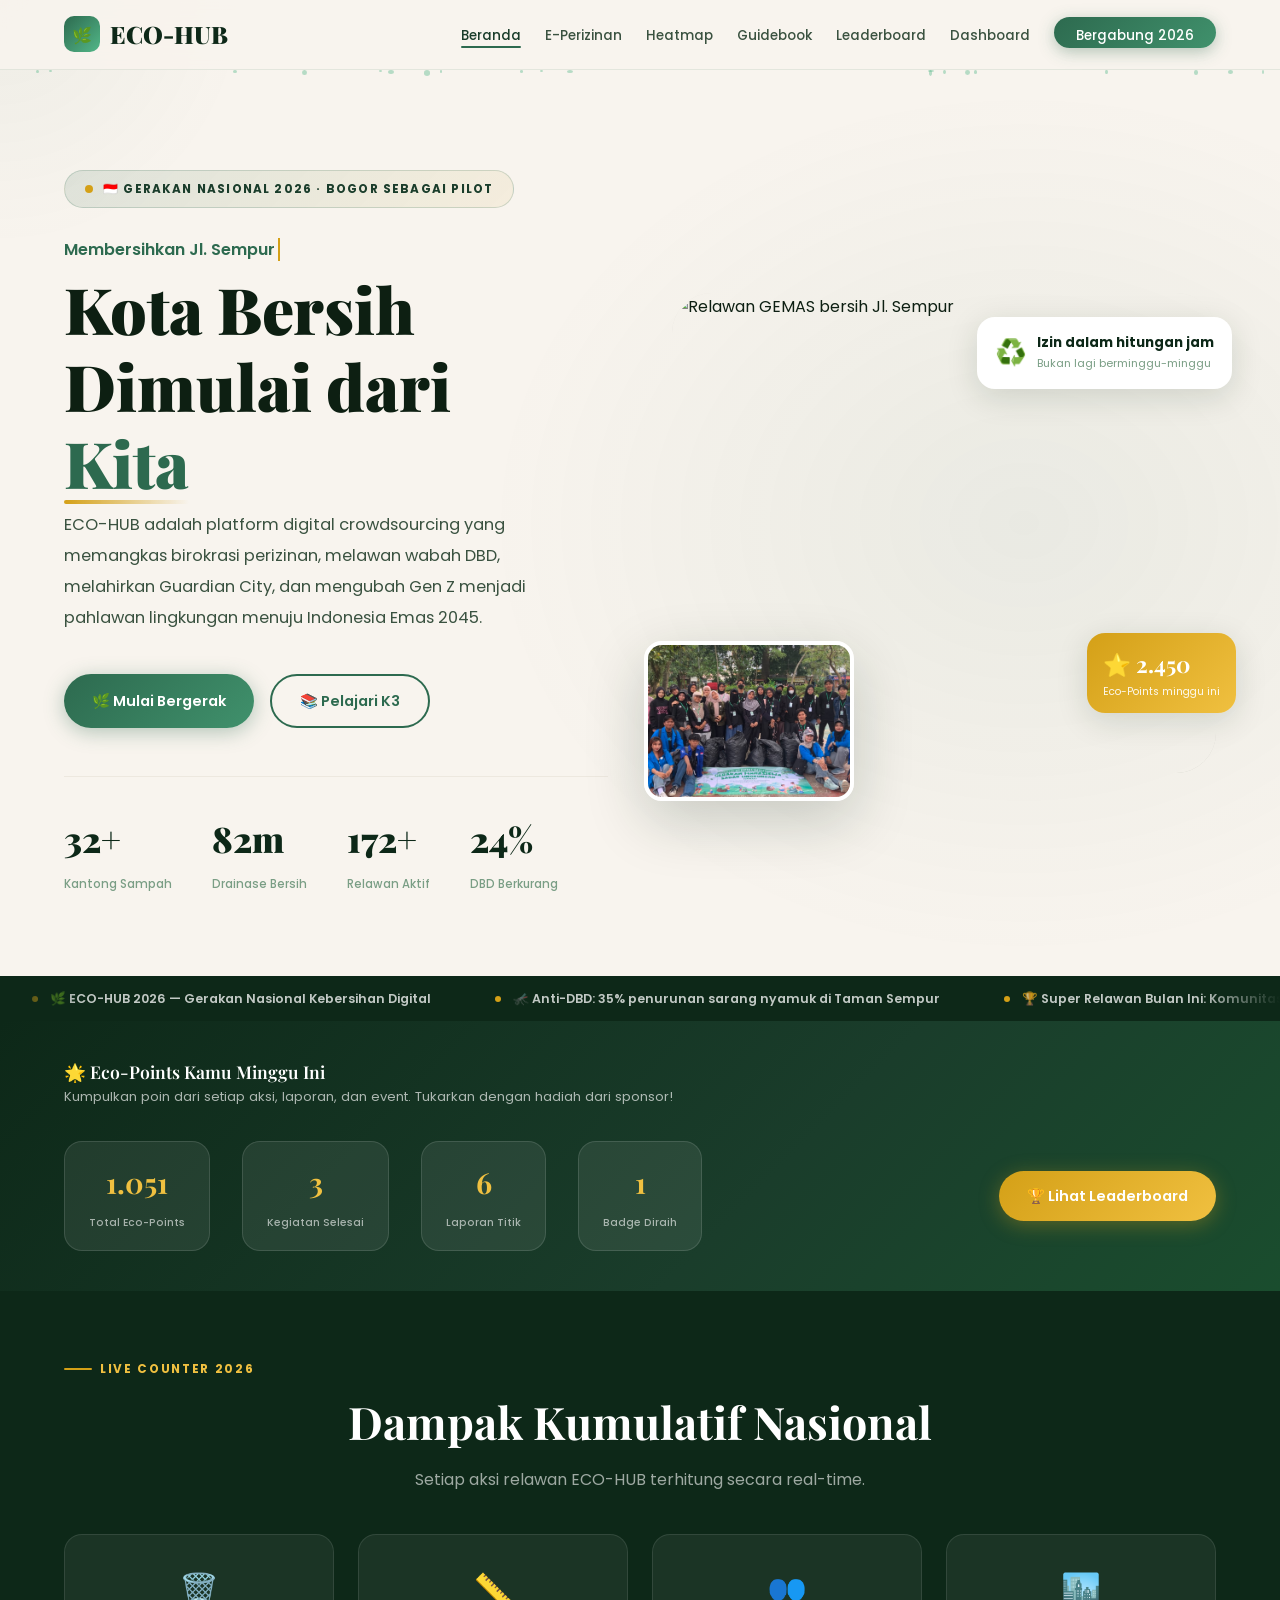
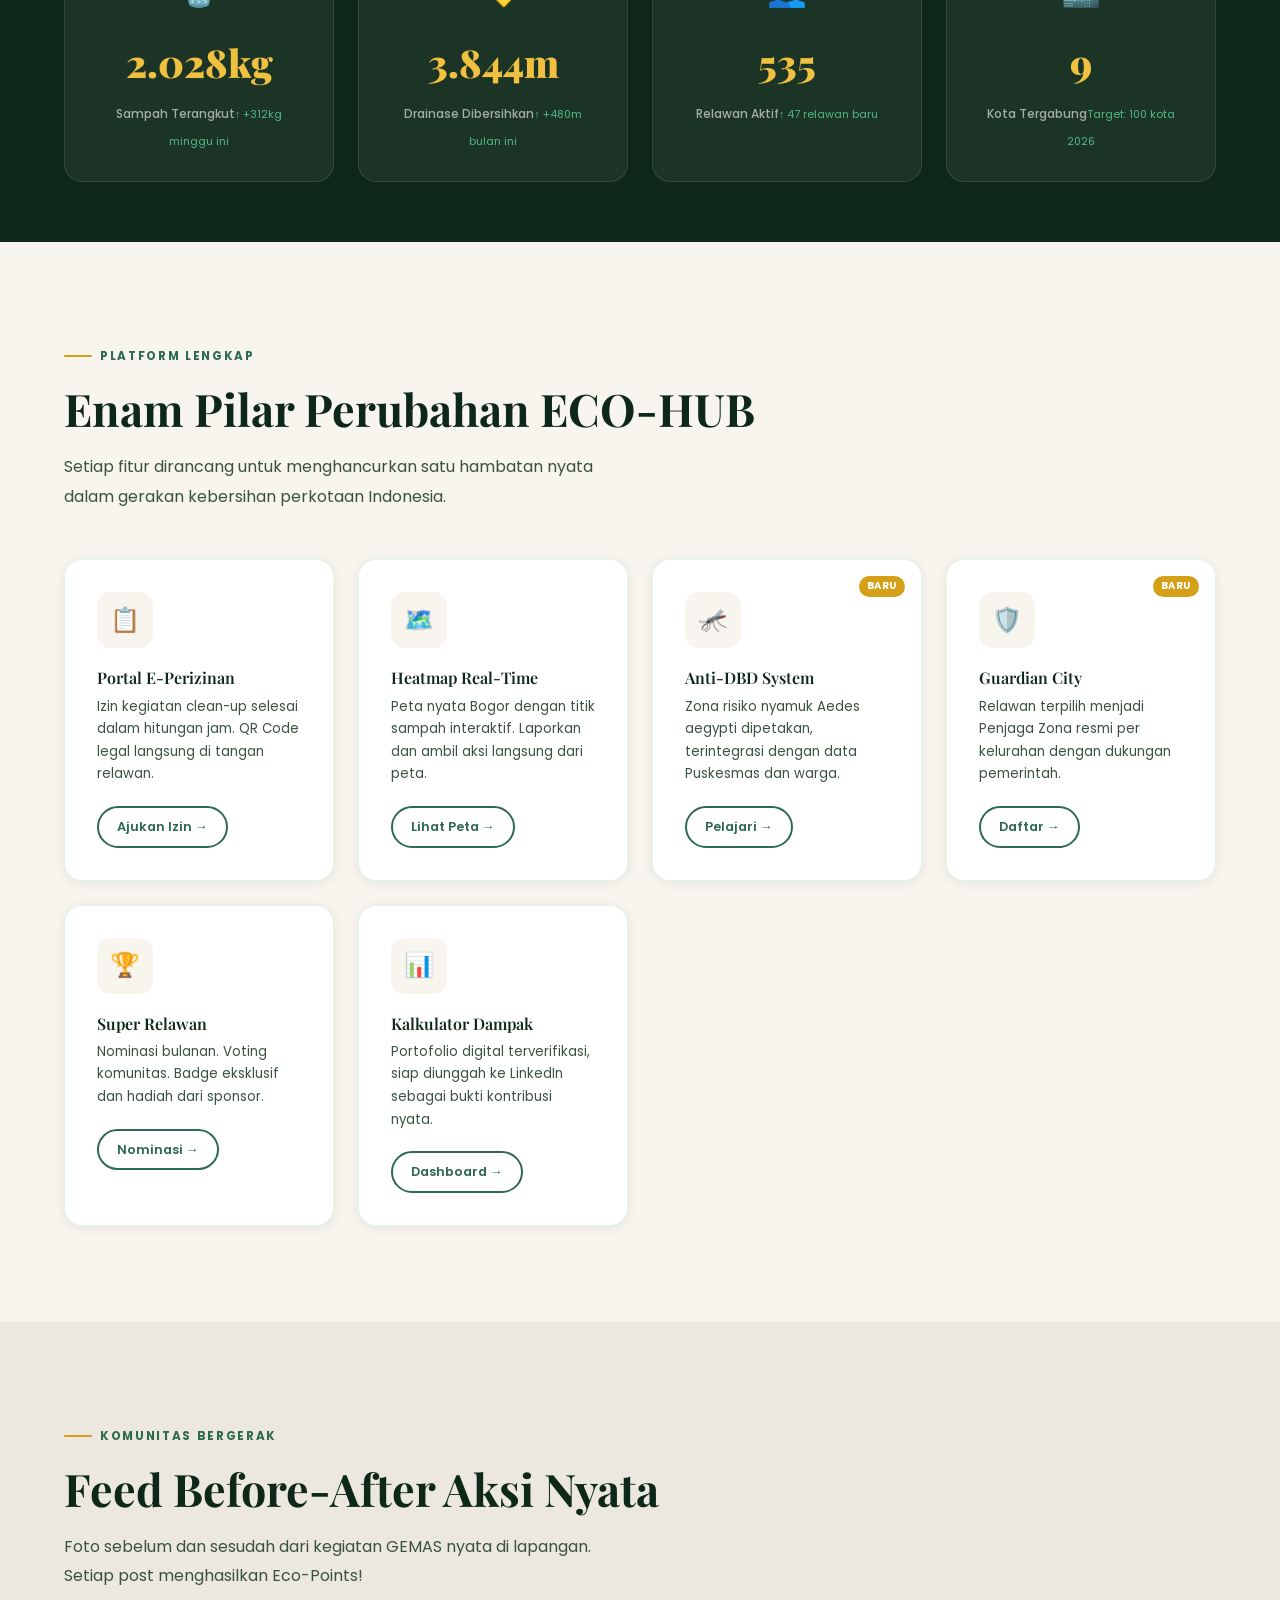
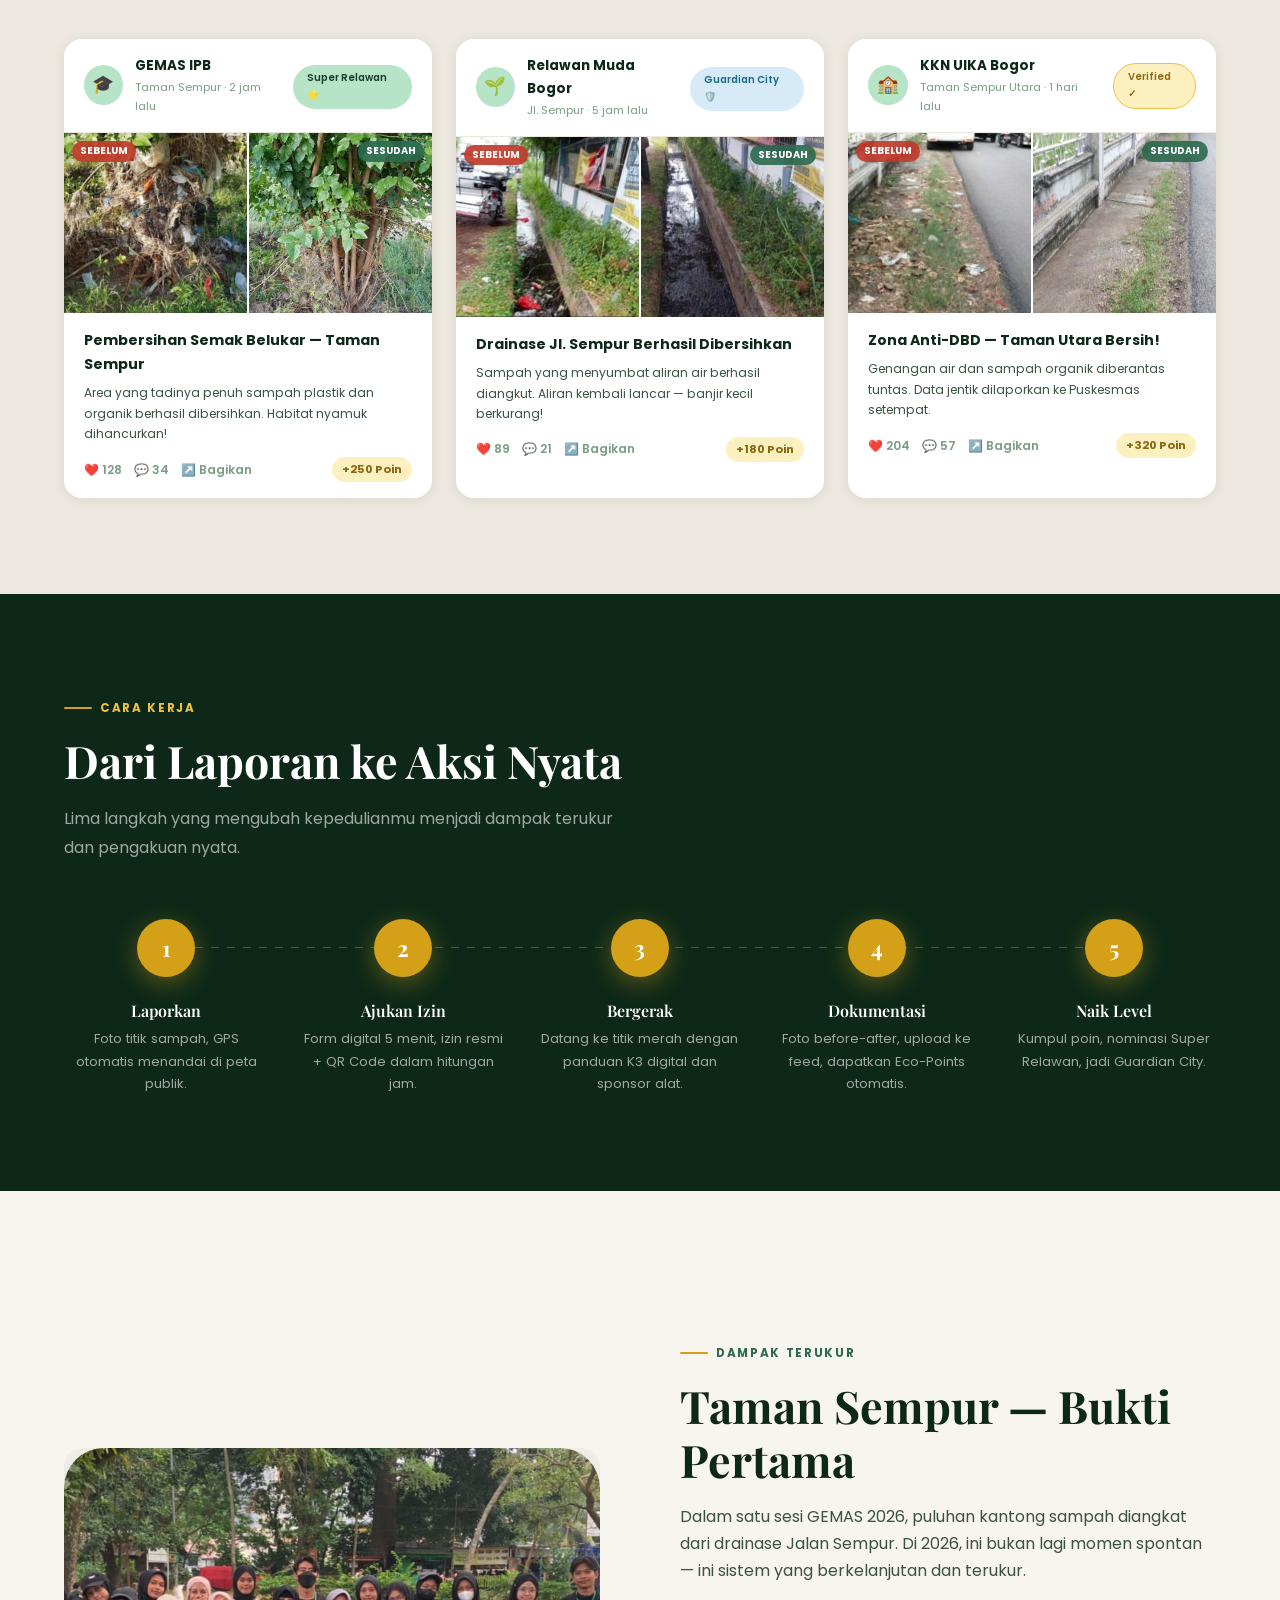
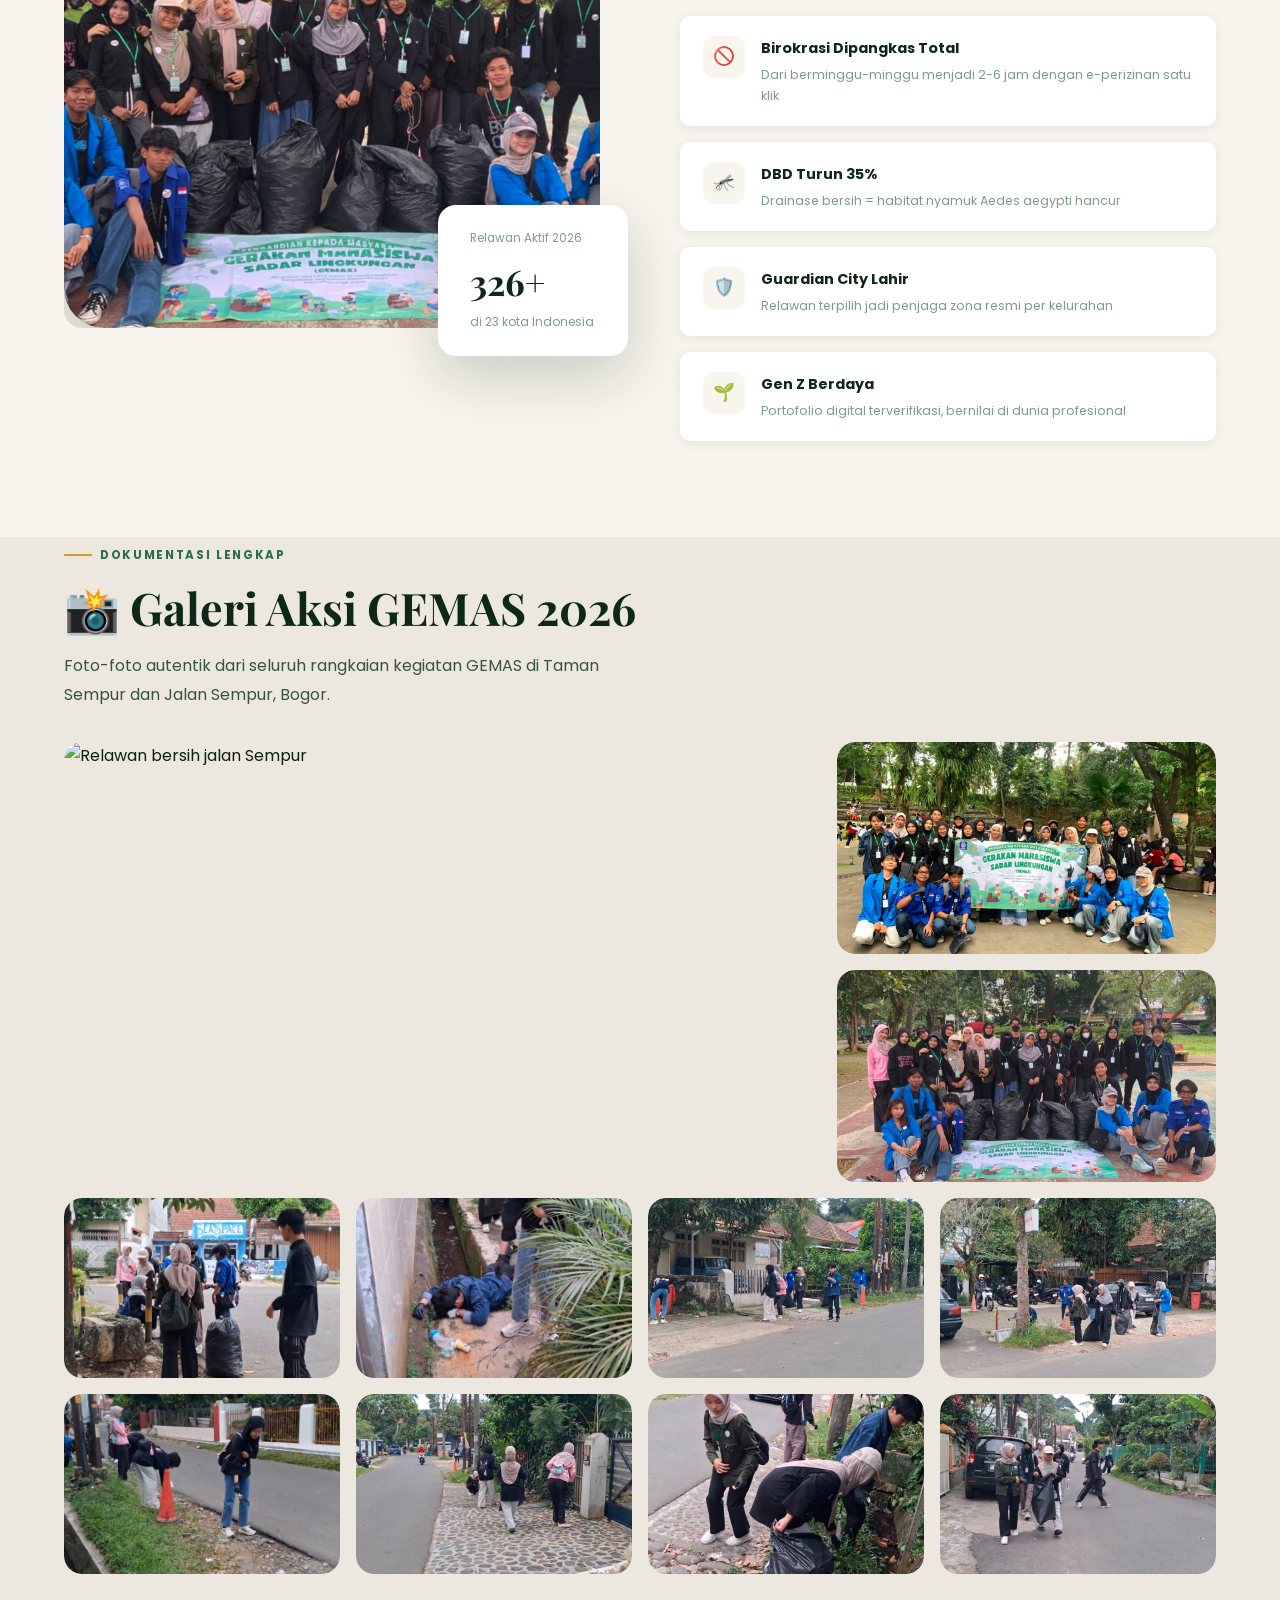
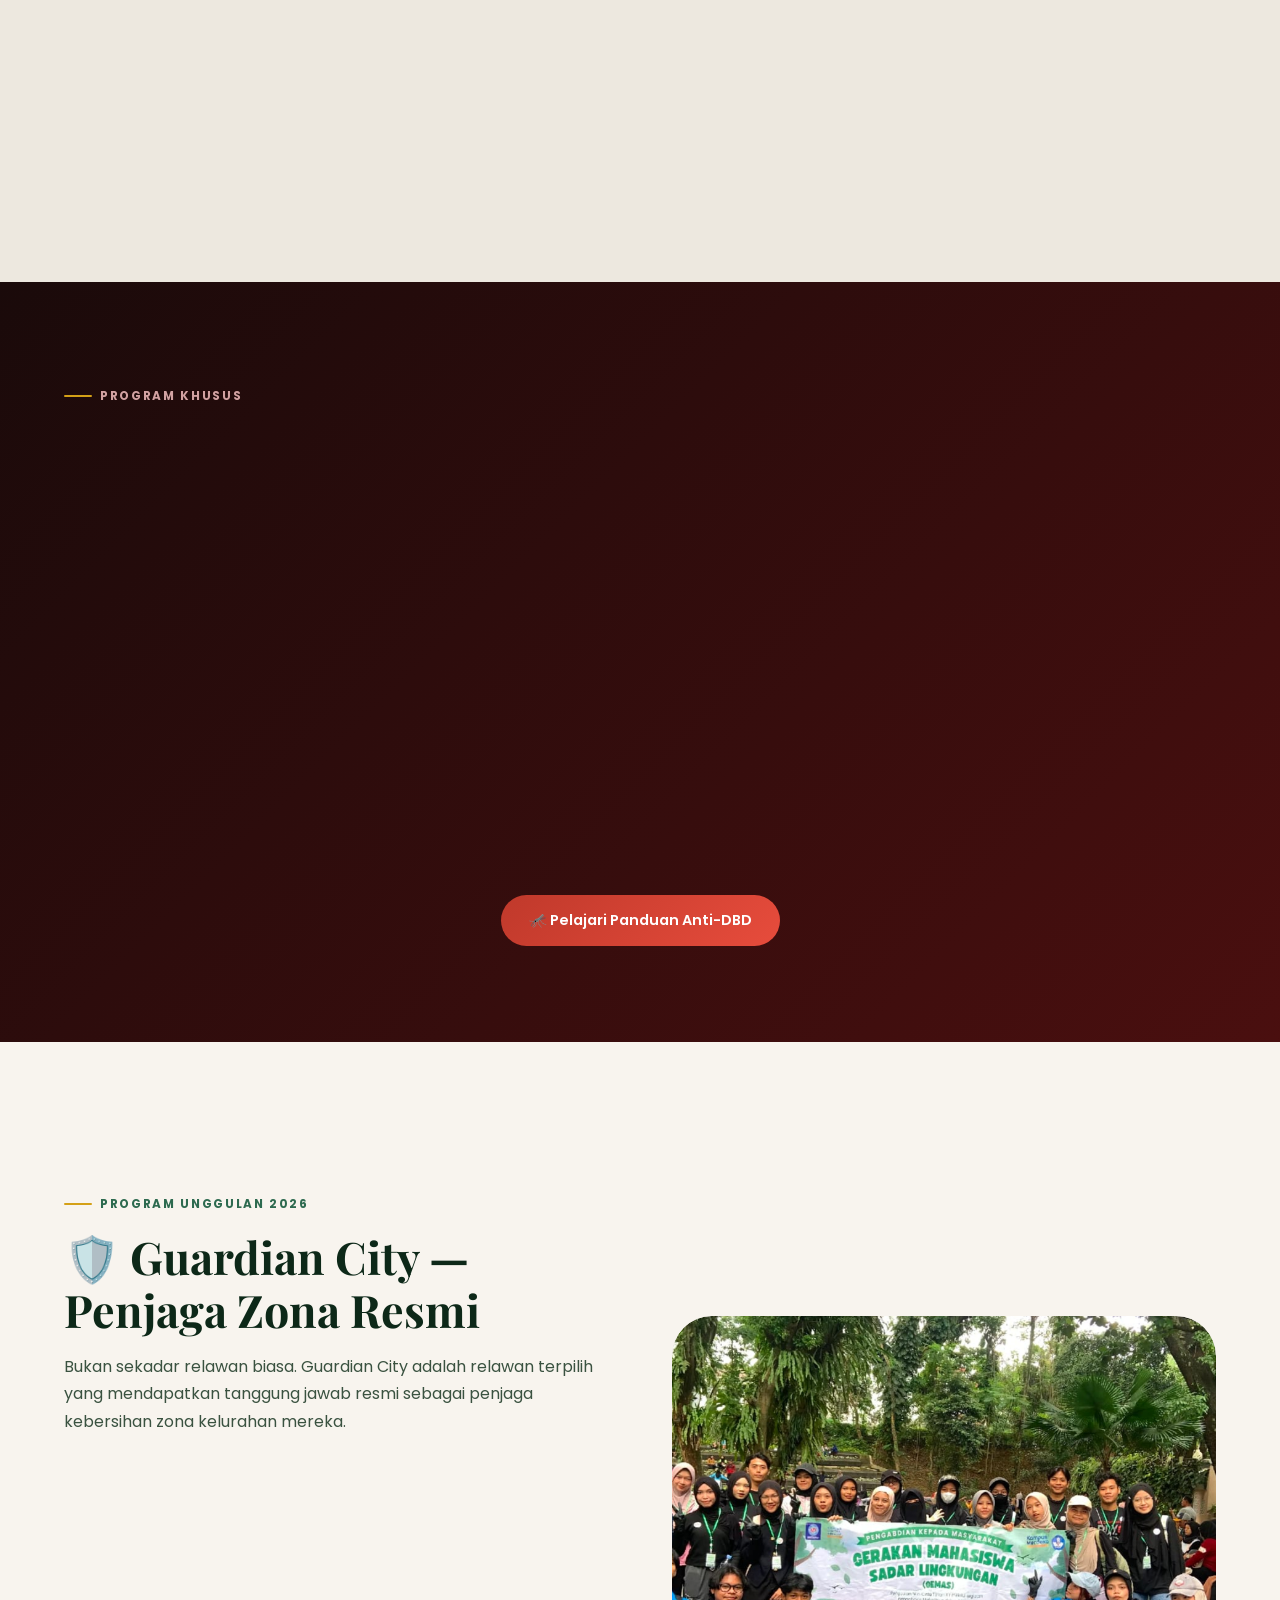
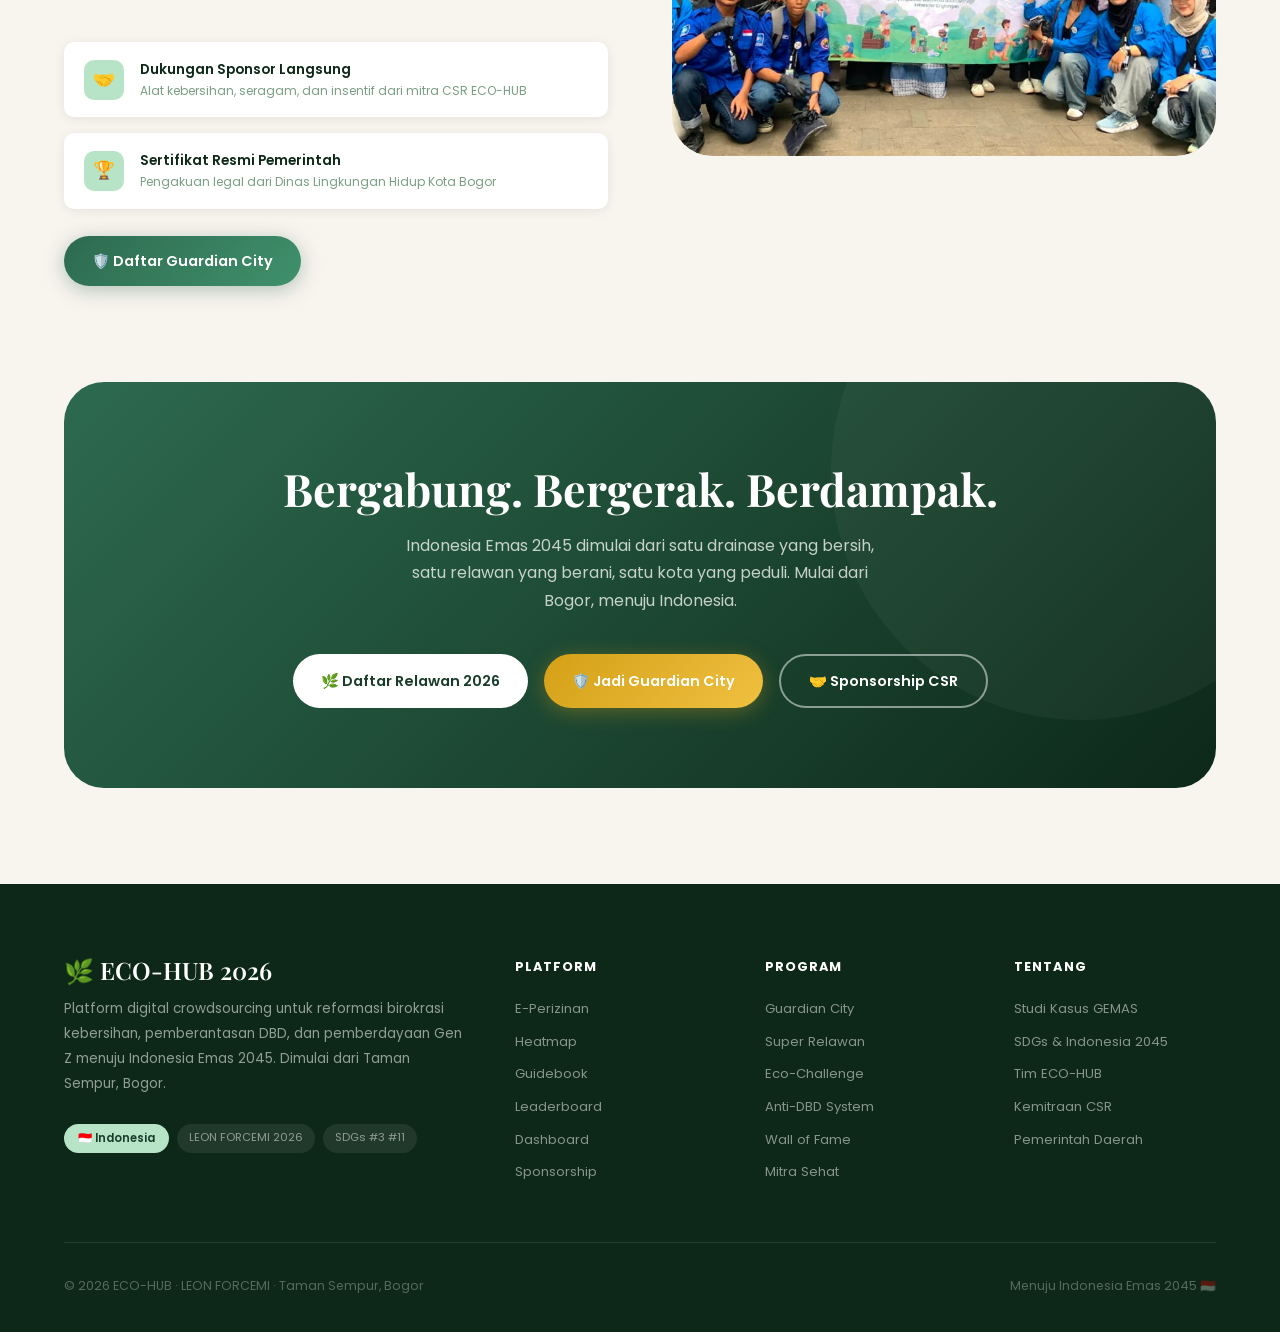
==== commit 06b809ed: "Add files via upload" ====
--- a/index.html
+++ b/index.html
@@ -5,7 +5,6 @@
 <title>ECO-HUB 2026 — Gerakan Bersih Digital Indonesia</title>
 <link rel="stylesheet" href="style.css"/>
 <style>
-/* ── HERO ── */
 .hero{min-height:100vh;display:grid;grid-template-columns:1fr 1fr;align-items:center;gap:4rem;padding:100px 5% 80px;position:relative;overflow:hidden}
 .hero-bg{position:absolute;inset:0;background:radial-gradient(ellipse 70% 80% at 80% 50%,rgba(45,106,79,.07) 0%,transparent 60%);z-index:0}
 .hero-particles{position:absolute;inset:0;overflow:hidden;pointer-events:none;z-index:0}
@@ -17,7 +16,7 @@
 .eyebrow-dot{width:8px;height:8px;background:var(--gold);border-radius:50%;animation:pulse-ring 1.5s ease-out infinite}
 .hero h1{animation:fadeUp .8s .15s var(--ease) both;margin-bottom:.5rem}
 .hero h1 em{font-style:normal;color:var(--green-sage);position:relative;display:inline-block}
-.hero h1 em::after{content:'';position:absolute;bottom:-2px;left:0;right:0;height:4px;background:linear-gradient(90deg,var(--gold),transparent);border-radius:4px;animation:shimmer 2s linear infinite;background-size:200% auto}
+.hero h1 em::after{content:'';position:absolute;bottom:-2px;left:0;right:0;height:4px;background:linear-gradient(90deg,var(--gold),transparent);border-radius:4px}
 .typed-wrap{font-size:1rem;font-weight:600;color:var(--green-sage);margin-bottom:.5rem;animation:fadeUp .8s .2s var(--ease) both}
 .typed-text{border-right:2px solid var(--gold);padding-right:3px;animation:blink .8s step-end infinite}
 .hero-desc{font-size:1.02rem;color:var(--text-mid);max-width:490px;line-height:1.9;margin-bottom:2.5rem;animation:fadeUp .8s .25s var(--ease) both}
@@ -26,8 +25,8 @@
 .stat-num{font-family:'Playfair Display',serif;font-size:2.2rem;font-weight:900;color:var(--green-deep);display:block}
 .stat-label{font-size:.72rem;color:var(--text-light);font-weight:500}
 .hero-visual{position:relative;z-index:1;animation:fadeUp 1s .3s both}
-.hero-img-main{width:100%;height:480px;object-fit:cover;border-radius:var(--r-xl);box-shadow:var(--shadow-xl);animation:float 6s ease-in-out infinite}
-.hero-img-overlay{position:absolute;bottom:-28px;left:-28px;width:210px;height:160px;object-fit:cover;border-radius:var(--r-md);border:4px solid var(--white);box-shadow:var(--shadow-lg);animation:floatR 5s ease-in-out infinite}
+.hero-img-main{width:100%;height:480px;object-fit:cover;object-position:center;border-radius:var(--r-xl);box-shadow:var(--shadow-xl);animation:float 6s ease-in-out infinite}
+.hero-img-overlay{position:absolute;bottom:-28px;left:-28px;width:210px;height:160px;object-fit:cover;object-position:center;border-radius:var(--r-md);border:4px solid var(--white);box-shadow:var(--shadow-lg);animation:floatR 5s ease-in-out infinite}
 .hero-badge{position:absolute;top:24px;right:-16px;background:var(--white);border-radius:var(--r-md);padding:14px 18px;box-shadow:var(--shadow-md);display:flex;align-items:center;gap:10px;animation:bounceIn 1s .8s both}
 .hb-main{font-size:.82rem;font-weight:700;color:var(--green-deep)}
 .hb-sub{font-size:.68rem;color:var(--text-light)}
@@ -35,7 +34,7 @@
 .hb2-num{font-family:'Playfair Display',serif;font-size:1.4rem;font-weight:700}
 .hb2-lbl{font-size:.65rem;opacity:.9}
 
-/* ── Ticker ── */
+/* Ticker */
 .ticker-wrap{background:var(--green-deep);padding:12px 0;overflow:hidden;position:relative}
 .ticker-wrap::before,.ticker-wrap::after{content:'';position:absolute;top:0;width:80px;height:100%;z-index:2}
 .ticker-wrap::before{left:0;background:linear-gradient(90deg,var(--green-deep),transparent)}
@@ -45,7 +44,7 @@
 .ticker-dot{width:6px;height:6px;background:var(--gold);border-radius:50%;flex-shrink:0}
 @keyframes ticker{0%{transform:translateX(0)}100%{transform:translateX(-50%)}}
 
-/* ── Eco Points Banner ── */
+/* Eco Points */
 .eco-points-banner{background:linear-gradient(135deg,var(--green-deep) 0%,var(--green-dark) 60%,#1a4d2e 100%);padding:2.5rem 5%;display:flex;align-items:center;justify-content:space-between;gap:2rem;flex-wrap:wrap}
 .epb-left h3{color:var(--white);font-size:1.1rem;margin-bottom:.25rem}
 .epb-left p{color:rgba(255,255,255,.65);font-size:.82rem}
@@ -54,7 +53,7 @@
 .ep-num{font-family:'Playfair Display',serif;font-size:1.8rem;font-weight:700;color:var(--gold-light);display:block}
 .ep-lbl{font-size:.65rem;color:rgba(255,255,255,.6);font-weight:500}
 
-/* ── Sampah Tracker ── */
+/* Tracker */
 .tracker-section{background:var(--green-deep);padding:60px 5%}
 .tracker-grid{display:grid;grid-template-columns:repeat(4,1fr);gap:1.5rem;margin-top:2.5rem}
 .tracker-card{background:rgba(255,255,255,.06);border:1px solid rgba(255,255,255,.1);border-radius:var(--r-md);padding:1.75rem;text-align:center;transition:all .35s}
@@ -64,7 +63,7 @@
 .tc-lbl{font-size:.75rem;color:rgba(255,255,255,.6);font-weight:500}
 .tc-trend{font-size:.68rem;color:var(--green-light);margin-top:.25rem}
 
-/* ── Features ── */
+/* Features */
 .features-grid{display:grid;grid-template-columns:repeat(auto-fit,minmax(240px,1fr));gap:1.5rem;margin-top:3rem}
 .feat-card{background:var(--white);border-radius:var(--r-md);padding:2rem;box-shadow:var(--shadow-sm);border:1px solid rgba(183,228,199,.4);transition:all .4s var(--ease);position:relative;overflow:hidden}
 .feat-card::before{content:'';position:absolute;top:0;left:0;right:0;height:3px;background:linear-gradient(90deg,var(--green-sage),var(--gold));transform:scaleX(0);transform-origin:left;transition:transform .4s var(--ease)}
@@ -76,7 +75,7 @@
 .feat-card p{font-size:.83rem;line-height:1.7;margin-bottom:1.25rem}
 .feat-new{position:absolute;top:1rem;right:1rem;background:var(--gold);color:var(--white);font-size:.62rem;font-weight:700;padding:2px 8px;border-radius:var(--r-full);text-transform:uppercase;letter-spacing:.06em}
 
-/* ── Feed Before-After ── */
+/* Feed */
 .feed-section{background:var(--cream-dark)}
 .feed-grid{display:grid;grid-template-columns:repeat(auto-fill,minmax(320px,1fr));gap:1.5rem;margin-top:3rem}
 .feed-card{background:var(--white);border-radius:var(--r-md);overflow:hidden;box-shadow:var(--shadow-sm);transition:all .4s var(--ease)}
@@ -85,9 +84,8 @@
 .feed-avatar{width:40px;height:40px;border-radius:50%;overflow:hidden;background:var(--green-mist);display:flex;align-items:center;justify-content:center;font-size:1.1rem}
 .feed-author h5{font-size:.84rem;font-weight:700;color:var(--green-deep)}
 .feed-author p{font-size:.7rem;color:var(--text-light)}
-.feed-meta{margin-left:auto;display:flex;flex-direction:column;align-items:flex-end;gap:3px}
 .feed-images{display:grid;grid-template-columns:1fr 1fr;gap:2px;position:relative}
-.feed-images img{width:100%;height:160px;object-fit:cover;transition:transform .5s}
+.feed-images img{width:100%;height:180px;object-fit:cover;transition:transform .5s}
 .feed-card:hover .feed-images img{transform:scale(1.03)}
 .feed-label{position:absolute;top:8px;left:8px;background:rgba(192,57,43,.9);color:#fff;font-size:.62rem;font-weight:700;padding:2px 8px;border-radius:var(--r-full)}
 .feed-label-after{left:auto;right:8px;background:rgba(45,106,79,.9)}
@@ -99,7 +97,7 @@
 .feed-btn:hover{color:var(--green-sage)}
 .feed-points{margin-left:auto;background:var(--gold-pale);color:#8B6914;font-size:.7rem;font-weight:700;padding:3px 10px;border-radius:var(--r-full)}
 
-/* ── How it works ── */
+/* How */
 .how-section{background:var(--green-deep)}
 .how-section .section-label{color:var(--gold-light)}
 .how-section .section-title{color:var(--white)}
@@ -112,9 +110,9 @@
 .step-item h3{color:var(--white);font-size:1rem;margin-bottom:.5rem}
 .step-item p{color:rgba(255,255,255,.6);font-size:.82rem}
 
-/* ── Impact ── */
+/* Impact */
 .impact-grid{display:grid;grid-template-columns:1fr 1fr;gap:5rem;align-items:center;margin-top:3rem}
-.impact-photo{width:100%;height:500px;object-fit:cover;border-radius:var(--r-xl);box-shadow:var(--shadow-xl)}
+.impact-photo{width:100%;height:480px;object-fit:cover;border-radius:var(--r-xl);box-shadow:var(--shadow-xl)}
 .impact-card-overlay{position:absolute;bottom:-28px;right:-28px;background:var(--white);border-radius:var(--r-md);padding:1.5rem 2rem;box-shadow:var(--shadow-lg);min-width:190px}
 .ov-num{font-family:'Playfair Display',serif;font-size:2.2rem;font-weight:700;color:var(--green-deep)}
 .impact-list{margin-top:2rem;display:flex;flex-direction:column;gap:1rem}
@@ -124,21 +122,45 @@
 .impact-item h4{font-size:.9rem;color:var(--green-deep);margin-bottom:.2rem}
 .impact-item p{font-size:.78rem;color:var(--text-light)}
 
-/* ── Anti-DBD Preview ── */
+/* Gallery - 3 rows of photos */
+.gallery-section{background:var(--cream-dark)}
+.gallery-big{display:grid;grid-template-columns:2fr 1fr;gap:1rem;margin-top:2rem;margin-bottom:1rem}
+.gallery-big img{width:100%;height:320px;object-fit:cover;border-radius:var(--r-md);transition:transform .5s}
+.gallery-big .photo-wrap:hover img{transform:scale(1.04)}
+.gallery-row{display:grid;grid-template-columns:repeat(4,1fr);gap:1rem;margin-bottom:1rem}
+.gallery-row img{width:100%;height:180px;object-fit:cover;border-radius:var(--r-md);transition:transform .5s}
+.gallery-wrap{position:relative;overflow:hidden;border-radius:var(--r-md);cursor:pointer}
+.gallery-wrap:hover img{transform:scale(1.06)}
+.gallery-wrap:hover .g-overlay{opacity:1}
+.g-overlay{position:absolute;inset:0;background:rgba(13,40,24,.6);display:flex;align-items:flex-end;padding:1rem;opacity:0;transition:opacity .35s}
+.g-overlay span{color:var(--white);font-size:.78rem;font-weight:600}
+
+/* Before-After */
+.ba-section{padding:80px 5%}
+.ba-grid{display:grid;grid-template-columns:repeat(3,1fr);gap:1.5rem;margin-top:3rem}
+.ba-card{background:var(--white);border-radius:var(--r-md);overflow:hidden;box-shadow:var(--shadow-sm);transition:all .4s}
+.ba-card:hover{transform:translateY(-6px);box-shadow:var(--shadow-md)}
+.ba-imgs{display:grid;grid-template-columns:1fr 1fr;gap:2px}
+.ba-imgs img{width:100%;height:160px;object-fit:cover}
+.ba-body{padding:1rem 1.25rem}
+.ba-body h4{font-size:.88rem;color:var(--green-deep);margin-bottom:.3rem}
+.ba-body p{font-size:.75rem;color:var(--text-mid)}
+
+/* DBD */
 .dbd-section{background:linear-gradient(135deg,#1a0a0a,#4a0f0f)}
 .dbd-section .section-label{color:rgba(255,200,200,.8)}
 .dbd-section .section-title{color:var(--white)}
 .dbd-section .section-subtitle{color:rgba(255,255,255,.6)}
 .dbd-grid{display:grid;grid-template-columns:repeat(auto-fit,minmax(220px,1fr));gap:1.5rem;margin-top:3rem}
 .dbd-card{background:rgba(255,255,255,.06);border:1px solid rgba(255,100,100,.2);border-radius:var(--r-md);padding:1.75rem;text-align:center;transition:all .35s}
-.dbd-card:hover{background:rgba(255,255,255,.1);transform:translateY(-6px);border-color:rgba(255,100,100,.4)}
+.dbd-card:hover{background:rgba(255,255,255,.1);transform:translateY(-6px)}
 .dbd-icon{font-size:2.5rem;margin-bottom:1rem;display:block}
 .dbd-card h3{color:var(--white);font-size:1rem;margin-bottom:.5rem}
 .dbd-card p{color:rgba(255,255,255,.6);font-size:.8rem;line-height:1.7}
 
-/* ── Guardian City ── */
+/* Guardian */
 .guardian-grid{display:grid;grid-template-columns:1fr 1fr;gap:4rem;align-items:center;margin-top:3rem}
-.guardian-photo{width:100%;height:420px;object-fit:cover;border-radius:var(--r-xl);box-shadow:var(--shadow-lg)}
+.guardian-photo{width:100%;height:440px;object-fit:cover;object-position:center 30%;border-radius:var(--r-xl);box-shadow:var(--shadow-lg)}
 .guardian-features{display:flex;flex-direction:column;gap:1rem;margin-top:1.5rem}
 .gf-item{display:flex;align-items:center;gap:1rem;padding:1rem 1.25rem;background:var(--white);border-radius:var(--r-sm);box-shadow:var(--shadow-sm);transition:all .3s}
 .gf-item:hover{transform:translateX(6px);box-shadow:var(--shadow-md)}
@@ -146,57 +168,40 @@
 .gf-item h5{font-size:.85rem;color:var(--green-deep);font-weight:600}
 .gf-item p{font-size:.75rem;color:var(--text-light)}
 
-/* ── Gallery ── */
-.gallery-strip{display:grid;grid-template-columns:repeat(3,1fr);gap:1rem;margin-top:3rem}
-.gallery-item{position:relative;overflow:hidden;border-radius:var(--r-md);cursor:pointer}
-.gallery-item img{width:100%;height:240px;object-fit:cover;transition:transform .6s var(--ease)}
-.gallery-item:hover img{transform:scale(1.08)}
-.gallery-overlay{position:absolute;inset:0;background:linear-gradient(0deg,rgba(13,40,24,.8) 0%,transparent 50%);display:flex;align-items:flex-end;padding:1.25rem;opacity:0;transition:opacity .4s}
-.gallery-item:hover .gallery-overlay{opacity:1}
-.gallery-overlay span{color:var(--white);font-size:.82rem;font-weight:600}
-
-/* ── CTA ── */
+/* CTA */
 .cta-section{background:linear-gradient(135deg,var(--green-sage) 0%,var(--green-deep) 100%);border-radius:var(--r-xl);padding:5rem;text-align:center;margin:0 5% 96px;position:relative;overflow:hidden}
 .cta-section::before{content:'';position:absolute;top:-40%;right:-10%;width:500px;height:500px;border-radius:50%;background:rgba(255,255,255,.04)}
-.cta-section::after{content:'';position:absolute;bottom:-40%;left:-10%;width:400px;height:400px;border-radius:50%;background:rgba(212,160,23,.07)}
 .cta-section h2{color:var(--white);margin-bottom:1rem;position:relative;z-index:1}
 .cta-section p{color:rgba(255,255,255,.75);margin-bottom:2.5rem;position:relative;z-index:1;max-width:500px;margin-left:auto;margin-right:auto}
 .cta-actions{display:flex;gap:1rem;justify-content:center;flex-wrap:wrap;position:relative;z-index:1}
 
-/* ── Responsive ── */
 @media(max-width:900px){
   .hero{grid-template-columns:1fr;text-align:center;gap:3rem}
   .hero-desc{max-width:100%}.hero-actions{justify-content:center}.hero-stats{justify-content:center}
   .hero-visual{order:-1}.hero-img-main{height:300px;animation:none}.hero-img-overlay{display:none}.hero-badge{top:0;right:0}.hero-badge-2{display:none}
   .steps-grid::before{display:none}.impact-grid,.guardian-grid{grid-template-columns:1fr}
   .impact-card-overlay{position:relative;bottom:auto;right:auto;margin-top:1rem}
-  .tracker-grid{grid-template-columns:repeat(2,1fr)}.gallery-strip{grid-template-columns:1fr 1fr}
+  .tracker-grid{grid-template-columns:repeat(2,1fr)}.ba-grid{grid-template-columns:1fr}
+  .gallery-big{grid-template-columns:1fr}.gallery-row{grid-template-columns:repeat(2,1fr)}
 }
 @media(max-width:600px){
   .hero{padding:100px 5% 60px}.hero-stats{gap:1.5rem;flex-wrap:wrap}
   .cta-section{padding:3rem 1.5rem}.tracker-grid{grid-template-columns:1fr}
-  .gallery-strip{grid-template-columns:1fr}.feed-images img{height:120px}
+  .gallery-row{grid-template-columns:1fr 1fr}
 }
 </style>
 </head>
 <body>
 <div id="scroll-bar"></div>
 <div class="cursor-glow"></div>
-
-<!-- Particles -->
 <script>
 document.addEventListener('DOMContentLoaded',()=>{
-  const wrap = document.querySelector('.hero-particles');
-  if(!wrap) return;
-  for(let i=0;i<20;i++){
-    const p=document.createElement('div'); p.className='particle';
-    p.style.cssText=`left:${Math.random()*100}%;animation-duration:${8+Math.random()*12}s;animation-delay:${Math.random()*10}s;width:${2+Math.random()*4}px;height:${2+Math.random()*4}px;opacity:${.2+Math.random()*.4}`;
-    wrap.appendChild(p);
-  }
+  const wrap=document.querySelector('.hero-particles');
+  if(!wrap)return;
+  for(let i=0;i<20;i++){const p=document.createElement('div');p.className='particle';p.style.cssText=`left:${Math.random()*100}%;animation-duration:${8+Math.random()*12}s;animation-delay:${Math.random()*10}s;width:${2+Math.random()*4}px;height:${2+Math.random()*4}px;`;wrap.appendChild(p);}
 });
 </script>
 
-<!-- NAVBAR -->
 <nav class="navbar">
   <div class="nav-brand"><div class="brand-icon">🌿</div> ECO-HUB</div>
   <ul class="nav-links">
@@ -240,10 +245,12 @@
     </div>
   </div>
   <div class="hero-visual">
+    <!-- Foto utama hero: relawan bersih jalan -->
     <div class="photo-wrap" style="border-radius:var(--r-xl)">
-      <img src="images/showcase-main.png" alt="Relawan GEMAS Jl. Sempur" class="hero-img-main real-photo" style="height:480px"/>
-    </div>
-    <img src="images/activity-1.jpg" alt="Tim GEMAS" class="hero-img-overlay" style="transform:rotate(90deg) scale(1.4);transform-origin:center"/>
+      <img src="images/activity14.png" alt="Relawan GEMAS bersih Jl. Sempur" class="hero-img-main"/>
+    </div>
+    <!-- Foto kecil overlay: foto tim -->
+    <img src="images/teamfoto2.png" alt="Tim GEMAS" class="hero-img-overlay" style="object-position:center 20%"/>
     <div class="hero-badge">
       <span style="font-size:1.6rem">♻️</span>
       <div><div class="hb-main">Izin dalam hitungan jam</div><div class="hb-sub">Bukan lagi berminggu-minggu</div></div>
@@ -264,7 +271,6 @@
     <span class="ticker-item"><span class="ticker-dot"></span>📍 10 Titik Kritis Baru Dilaporkan di Bogor Tengah</span>
     <span class="ticker-item"><span class="ticker-dot"></span>🎯 Target 2026: 1.000 Guardian City di seluruh Indonesia</span>
     <span class="ticker-item"><span class="ticker-dot"></span>💚 Indonesia Emas 2045 — Lingkungan Bersih Dimulai Hari Ini</span>
-    <!-- Duplicate for seamless loop -->
     <span class="ticker-item"><span class="ticker-dot"></span>🌿 ECO-HUB 2026 — Gerakan Nasional Kebersihan Digital</span>
     <span class="ticker-item"><span class="ticker-dot"></span>🦟 Anti-DBD: 35% penurunan sarang nyamuk di Taman Sempur</span>
     <span class="ticker-item"><span class="ticker-dot"></span>🏆 Super Relawan Bulan Ini: Komunitas GEMAS IPB</span>
@@ -274,7 +280,7 @@
   </div>
 </div>
 
-<!-- ECO-POINTS BANNER -->
+<!-- ECO POINTS -->
 <div class="eco-points-banner">
   <div class="epb-left">
     <h3>🌟 Eco-Points Kamu Minggu Ini</h3>
@@ -289,11 +295,11 @@
   <a href="leaderboard.html" class="btn btn-gold">🏆 Lihat Leaderboard</a>
 </div>
 
-<!-- SAMPAH TRACKER -->
+<!-- TRACKER -->
 <section class="tracker-section">
-  <div class="section-label" style="color:var(--gold-light);justify-content:center">Live Counter 2026</div>
+  <div class="section-label" style="color:var(--gold-light)">Live Counter 2026</div>
   <h2 class="section-title reveal" style="color:var(--white);text-align:center">Dampak Kumulatif Nasional</h2>
-  <p class="section-subtitle reveal d1" style="color:rgba(255,255,255,.6);text-align:center;margin:0 auto">Setiap aksi relawan ECO-HUB terhitung secara real-time dan berkontribusi pada angka nasional ini.</p>
+  <p class="section-subtitle reveal d1" style="color:rgba(255,255,255,.6);text-align:center;margin:0 auto">Setiap aksi relawan ECO-HUB terhitung secara real-time.</p>
   <div class="tracker-grid">
     <div class="tracker-card reveal d1"><span class="tc-icon">🗑️</span><span class="tc-num" data-target="4728" data-suffix="kg">0</span><span class="tc-lbl">Sampah Terangkut</span><span class="tc-trend">↑ +312kg minggu ini</span></div>
     <div class="tracker-card reveal d2"><span class="tc-icon">📏</span><span class="tc-num" data-target="8960" data-suffix="m">0</span><span class="tc-lbl">Drainase Dibersihkan</span><span class="tc-trend">↑ +480m bulan ini</span></div>
@@ -308,112 +314,101 @@
   <h2 class="section-title reveal">Enam Pilar Perubahan ECO-HUB</h2>
   <p class="section-subtitle reveal d1">Setiap fitur dirancang untuk menghancurkan satu hambatan nyata dalam gerakan kebersihan perkotaan Indonesia.</p>
   <div class="features-grid">
-    <div class="feat-card reveal d1">
-      <div class="feat-icon">📋</div>
-      <h3>Portal E-Perizinan</h3>
-      <p>Izin kegiatan clean-up selesai dalam hitungan jam. Satu klik persetujuan, QR Code legal langsung di tangan relawan.</p>
-      <a href="perizinan.html" class="btn btn-outline" style="padding:8px 18px;font-size:.8rem">Ajukan Izin →</a>
-    </div>
-    <div class="feat-card reveal d2">
-      <div class="feat-icon">🗺️</div>
-      <h3>Heatmap Real-Time</h3>
-      <p>Peta nyata Bogor dengan titik sampah interaktif. Laporkan, pantau, dan ambil aksi langsung dari peta.</p>
-      <a href="heatmap.html" class="btn btn-outline" style="padding:8px 18px;font-size:.8rem">Lihat Peta →</a>
-    </div>
-    <div class="feat-card reveal d3">
-      <span class="feat-new">Baru</span>
-      <div class="feat-icon">🦟</div>
-      <h3>Anti-DBD System</h3>
-      <p>Zona risiko nyamuk Aedes aegypti dipetakan. Laporan jentik dari warga diintegrasikan dengan data Puskesmas.</p>
-      <a href="guidebook.html" class="btn btn-outline" style="padding:8px 18px;font-size:.8rem">Pelajari →</a>
-    </div>
-    <div class="feat-card reveal d4">
-      <span class="feat-new">Baru</span>
-      <div class="feat-icon">🛡️</div>
-      <h3>Guardian City</h3>
-      <p>Relawan terpilih menjadi Penjaga Zona resmi per kelurahan. Tanggung jawab, wewenang, dan apresiasi nyata.</p>
-      <a href="leaderboard.html" class="btn btn-outline" style="padding:8px 18px;font-size:.8rem">Daftar →</a>
-    </div>
-    <div class="feat-card reveal d5">
-      <div class="feat-icon">🏆</div>
-      <h3>Super Relawan</h3>
-      <p>Nominasi bulanan. Voting komunitas. Badge eksklusif dan hadiah dari sponsor untuk yang paling berdampak.</p>
-      <a href="leaderboard.html" class="btn btn-outline" style="padding:8px 18px;font-size:.8rem">Nominasi →</a>
-    </div>
-    <div class="feat-card reveal d6">
-      <div class="feat-icon">📊</div>
-      <h3>Kalkulator Dampak</h3>
-      <p>Setiap aksi terhitung. Portofolio digital siap diunggah ke LinkedIn sebagai bukti kontribusi profesional.</p>
-      <a href="dashboard.html" class="btn btn-outline" style="padding:8px 18px;font-size:.8rem">Dashboard →</a>
-    </div>
-  </div>
-</section>
-
-<!-- FEED BEFORE-AFTER -->
+    <div class="feat-card reveal d1"><div class="feat-icon">📋</div><h3>Portal E-Perizinan</h3><p>Izin kegiatan clean-up selesai dalam hitungan jam. QR Code legal langsung di tangan relawan.</p><a href="perizinan.html" class="btn btn-outline" style="padding:8px 18px;font-size:.8rem">Ajukan Izin →</a></div>
+    <div class="feat-card reveal d2"><div class="feat-icon">🗺️</div><h3>Heatmap Real-Time</h3><p>Peta nyata Bogor dengan titik sampah interaktif. Laporkan dan ambil aksi langsung dari peta.</p><a href="heatmap.html" class="btn btn-outline" style="padding:8px 18px;font-size:.8rem">Lihat Peta →</a></div>
+    <div class="feat-card reveal d3"><span class="feat-new">Baru</span><div class="feat-icon">🦟</div><h3>Anti-DBD System</h3><p>Zona risiko nyamuk Aedes aegypti dipetakan, terintegrasi dengan data Puskesmas dan warga.</p><a href="guidebook.html" class="btn btn-outline" style="padding:8px 18px;font-size:.8rem">Pelajari →</a></div>
+    <div class="feat-card reveal d4"><span class="feat-new">Baru</span><div class="feat-icon">🛡️</div><h3>Guardian City</h3><p>Relawan terpilih menjadi Penjaga Zona resmi per kelurahan dengan dukungan pemerintah.</p><a href="leaderboard.html" class="btn btn-outline" style="padding:8px 18px;font-size:.8rem">Daftar →</a></div>
+    <div class="feat-card reveal d5"><div class="feat-icon">🏆</div><h3>Super Relawan</h3><p>Nominasi bulanan. Voting komunitas. Badge eksklusif dan hadiah dari sponsor.</p><a href="leaderboard.html" class="btn btn-outline" style="padding:8px 18px;font-size:.8rem">Nominasi →</a></div>
+    <div class="feat-card reveal d6"><div class="feat-icon">📊</div><h3>Kalkulator Dampak</h3><p>Portofolio digital terverifikasi, siap diunggah ke LinkedIn sebagai bukti kontribusi nyata.</p><a href="dashboard.html" class="btn btn-outline" style="padding:8px 18px;font-size:.8rem">Dashboard →</a></div>
+  </div>
+</section>
+
+<!-- BEFORE AFTER FEED -->
 <section class="section feed-section">
   <div class="section-label">Komunitas Bergerak</div>
-  <h2 class="section-title reveal">Feed Aksi Nyata</h2>
-  <p class="section-subtitle reveal d1">Foto before-after dari komunitas yang sudah bergerak. Setiap post menghasilkan Eco-Points dan menginspirasi yang lain.</p>
+  <h2 class="section-title reveal">Feed Before-After Aksi Nyata</h2>
+  <p class="section-subtitle reveal d1">Foto sebelum dan sesudah dari kegiatan GEMAS nyata di lapangan. Setiap post menghasilkan Eco-Points!</p>
   <div class="feed-grid">
+    <!-- Feed 1: Sebelum_1 vs Sesudah_1 -->
     <div class="feed-card reveal d1">
       <div class="feed-header">
         <div class="feed-avatar">🎓</div>
         <div class="feed-author"><h5>GEMAS IPB</h5><p>Taman Sempur · 2 jam lalu</p></div>
-        <div class="feed-meta"><span class="chip" style="font-size:.62rem">Super Relawan ⭐</span></div>
+        <div style="margin-left:auto"><span class="chip" style="font-size:.62rem">Super Relawan ⭐</span></div>
       </div>
       <div class="feed-images">
-        <div style="position:relative"><img src="images/map-photo.png" alt="Sebelum"/><span class="feed-label">SEBELUM</span></div>
-        <div style="position:relative"><img src="images/impact-photo.jpeg" alt="Sesudah" style="object-position:right"/><span class="feed-label feed-label-after">SESUDAH</span></div>
+        <div style="position:relative">
+          <img src="images/Sebelum_1.png" alt="Sebelum aksi - sampah menumpuk"/>
+          <span class="feed-label">SEBELUM</span>
+        </div>
+        <div style="position:relative">
+          <img src="images/Sesudah_1.png" alt="Sesudah aksi - area bersih"/>
+          <span class="feed-label feed-label-after">SESUDAH</span>
+        </div>
       </div>
       <div class="feed-body">
-        <h4>Drainase Jl. Sempur — Bersih!</h4>
-        <p>47 kantong sampah berhasil diangkut. Aliran air kembali lancar. Ini bukan kerja keras biasa — ini masa depan Bogor.</p>
+        <h4>Pembersihan Semak Belukar — Taman Sempur</h4>
+        <p>Area yang tadinya penuh sampah plastik dan organik berhasil dibersihkan. Habitat nyamuk dihancurkan!</p>
         <div class="feed-actions">
-          <button class="feed-btn" onclick="this.textContent='❤️ '+( parseInt(this.textContent.replace(/\D/g,''))+1)">❤️ 128</button>
+          <button class="feed-btn" onclick="likePost(this)">❤️ 128</button>
           <button class="feed-btn">💬 34</button>
-          <button class="feed-btn">↗️ Bagikan</button>
+          <button class="feed-btn" onclick="showToast('Link berhasil disalin! 📋')">↗️ Bagikan</button>
           <span class="feed-points">+250 Poin</span>
         </div>
       </div>
     </div>
+    <!-- Feed 2: Sebelum_2 vs Sesudah_2 -->
     <div class="feed-card reveal d2">
       <div class="feed-header">
         <div class="feed-avatar">🌱</div>
-        <div class="feed-author"><h5>Relawan Muda Bogor</h5><p>Jl. Paledang · 5 jam lalu</p></div>
-        <div class="feed-meta"><span class="chip" style="font-size:.62rem;background:var(--blue-light);color:var(--blue)">Guardian City 🛡️</span></div>
+        <div class="feed-author"><h5>Relawan Muda Bogor</h5><p>Jl. Sempur · 5 jam lalu</p></div>
+        <div style="margin-left:auto"><span class="chip" style="font-size:.62rem;background:var(--blue-light);color:var(--blue)">Guardian City 🛡️</span></div>
       </div>
       <div class="feed-images">
-        <div style="position:relative"><img src="images/showcase-2.png" alt="Sebelum" style="object-position:center"/><span class="feed-label">SEBELUM</span></div>
-        <div style="position:relative"><img src="images/activity-2.JPG" alt="Sesudah" style="object-position:center"/><span class="feed-label feed-label-after">SESUDAH</span></div>
+        <div style="position:relative">
+          <img src="images/Sebelum_2.jpeg" alt="Sebelum - sampah di drainase"/>
+          <span class="feed-label">SEBELUM</span>
+        </div>
+        <div style="position:relative">
+          <img src="images/Sesudah_2.jpeg" alt="Sesudah - drainase bersih"/>
+          <span class="feed-label feed-label-after">SESUDAH</span>
+        </div>
       </div>
       <div class="feed-body">
-        <h4>Pembersihan Selokan RT 04</h4>
-        <p>3 titik selokan tersumbat berhasil dibersihkan. Warga sekitar ikut bergabung spontan — inilah kekuatan komunitas!</p>
+        <h4>Drainase Jl. Sempur Berhasil Dibersihkan</h4>
+        <p>Sampah yang menyumbat aliran air berhasil diangkut. Aliran kembali lancar — banjir kecil berkurang!</p>
         <div class="feed-actions">
-          <button class="feed-btn" onclick="this.textContent='❤️ '+( parseInt(this.textContent.replace(/\D/g,''))+1)">❤️ 89</button>
+          <button class="feed-btn" onclick="likePost(this)">❤️ 89</button>
           <button class="feed-btn">💬 21</button>
-          <button class="feed-btn">↗️ Bagikan</button>
+          <button class="feed-btn" onclick="showToast('Link berhasil disalin! 📋')">↗️ Bagikan</button>
           <span class="feed-points">+180 Poin</span>
         </div>
       </div>
     </div>
+    <!-- Feed 3: Sebelum_3 vs Sesudah_3 -->
     <div class="feed-card reveal d3">
       <div class="feed-header">
         <div class="feed-avatar">🏫</div>
         <div class="feed-author"><h5>KKN UIKA Bogor</h5><p>Taman Sempur Utara · 1 hari lalu</p></div>
-        <div class="feed-meta"><span class="badge-gold chip">Verified ✓</span></div>
+        <div style="margin-left:auto"><span class="chip badge-gold" style="font-size:.62rem">Verified ✓</span></div>
       </div>
       <div class="feed-images">
-        <div style="position:relative"><img src="images/map-photo.png" alt="Sebelum" style="object-position:bottom"/><span class="feed-label">SEBELUM</span></div>
-        <div style="position:relative"><img src="images/showcase-main.png" alt="Sesudah" style="object-position:center"/><span class="feed-label feed-label-after">SESUDAH</span></div>
+        <div style="position:relative">
+          <img src="images/Sebelum_3.jpeg" alt="Sebelum - area kotor"/>
+          <span class="feed-label">SEBELUM</span>
+        </div>
+        <div style="position:relative">
+          <img src="images/Sesudah_3.jpeg" alt="Sesudah - area bersih"/>
+          <span class="feed-label feed-label-after">SESUDAH</span>
+        </div>
       </div>
       <div class="feed-body">
-        <h4>Zona Anti-DBD — Taman Utara</h4>
-        <p>Satu zona berhasil dibersihkan dari genangan. Data jentik dilaporkan ke Puskesmas setempat untuk tindak lanjut.</p>
+        <h4>Zona Anti-DBD — Taman Utara Bersih!</h4>
+        <p>Genangan air dan sampah organik diberantas tuntas. Data jentik dilaporkan ke Puskesmas setempat.</p>
         <div class="feed-actions">
-          <button class="feed-btn" onclick="this.textContent='❤️ '+( parseInt(this.textContent.replace(/\D/g,''))+1)">❤️ 204</button>
+          <button class="feed-btn" onclick="likePost(this)">❤️ 204</button>
           <button class="feed-btn">💬 57</button>
-          <button class="feed-btn">↗️ Bagikan</button>
+          <button class="feed-btn" onclick="showToast('Link berhasil disalin! 📋')">↗️ Bagikan</button>
           <span class="feed-points">+320 Poin</span>
         </div>
       </div>
@@ -440,7 +435,8 @@
   <div class="impact-grid">
     <div class="reveal-left" style="position:relative">
       <div class="photo-wrap">
-        <img src="images/impact-photo.jpeg" alt="Dampak Nyata GEMAS" class="impact-photo"/>
+        <!-- Foto dampak: teamfoto2 dengan kantong sampah -->
+        <img src="images/teamfoto2.png" alt="Tim GEMAS dengan hasil kantong sampah" class="impact-photo"/>
       </div>
       <div class="impact-card-overlay">
         <div style="font-size:.73rem;color:var(--text-light);margin-bottom:.2rem">Relawan Aktif 2026</div>
@@ -451,7 +447,7 @@
     <div class="reveal-right">
       <div class="section-label">Dampak Terukur</div>
       <h2 class="section-title">Taman Sempur — Bukti Pertama</h2>
-      <p>Dalam satu sesi GEMAS 2025, puluhan kantong sampah diangkat dari drainase Jalan Sempur. Di 2026, ini bukan lagi momen spontan — ini sistem yang berkelanjutan dan terukur.</p>
+      <p>Dalam satu sesi GEMAS 2026, puluhan kantong sampah diangkat dari drainase Jalan Sempur. Di 2026, ini bukan lagi momen spontan — ini sistem yang berkelanjutan dan terukur.</p>
       <div class="impact-list">
         <div class="impact-item reveal d2"><div class="ii-icon">🚫</div><div><h4>Birokrasi Dipangkas Total</h4><p>Dari berminggu-minggu menjadi 2-6 jam dengan e-perizinan satu klik</p></div></div>
         <div class="impact-item reveal d3"><div class="ii-icon">🦟</div><div><h4>DBD Turun 35%</h4><p>Drainase bersih = habitat nyamuk Aedes aegypti hancur</p></div></div>
@@ -462,20 +458,67 @@
   </div>
 </section>
 
-<!-- ANTI-DBD -->
+<!-- GALLERY - SEMUA ACTIVITY PHOTOS -->
+<section class="section gallery-section" style="padding-top:0">
+  <div class="section-label">Dokumentasi Lengkap</div>
+  <h2 class="section-title reveal">📸 Galeri Aksi GEMAS 2026</h2>
+  <p class="section-subtitle reveal d1">Foto-foto autentik dari seluruh rangkaian kegiatan GEMAS di Taman Sempur dan Jalan Sempur, Bogor.</p>
+
+  <!-- Row 1: Big photos -->
+  <div class="gallery-big reveal d1">
+    <div class="gallery-wrap">
+      <img src="images/activity14.png" alt="Relawan bersih jalan Sempur"/>
+      <div class="g-overlay"><span>📍 Jl. Sempur — Aksi Utama</span></div>
+    </div>
+    <div style="display:flex;flex-direction:column;gap:1rem">
+      <div class="gallery-wrap" style="flex:1">
+        <img src="images/teamfoto1.png" alt="Tim GEMAS dengan spanduk" style="height:100%;object-fit:cover;border-radius:var(--r-md)"/>
+        <div class="g-overlay"><span>🎯 Tim GEMAS — Foto Bersama</span></div>
+      </div>
+      <div class="gallery-wrap" style="flex:1">
+        <img src="images/teamfoto2.png" alt="Tim GEMAS dengan kantong sampah" style="height:100%;object-fit:cover;border-radius:var(--r-md)"/>
+        <div class="g-overlay"><span>🗑️ Hasil Kerja — 47 Kantong</span></div>
+      </div>
+    </div>
+  </div>
+
+  <!-- Row 2: Activity 2-5 -->
+  <div class="gallery-row reveal d2">
+    <div class="gallery-wrap"><img src="images/activity2.png" alt="Kegiatan 2"/><div class="g-overlay"><span>🌿 Kegiatan Lapangan</span></div></div>
+    <div class="gallery-wrap"><img src="images/activity3.png" alt="Kegiatan 3"/><div class="g-overlay"><span>🌿 Pembersihan Drainase</span></div></div>
+    <div class="gallery-wrap"><img src="images/activity4.png" alt="Kegiatan 4"/><div class="g-overlay"><span>🌿 Koordinasi Tim</span></div></div>
+    <div class="gallery-wrap"><img src="images/activity5.png" alt="Kegiatan 5"/><div class="g-overlay"><span>🌿 Aksi Bersama</span></div></div>
+  </div>
+
+  <!-- Row 3: Activity 6-9 -->
+  <div class="gallery-row reveal d3">
+    <div class="gallery-wrap"><img src="images/activity6.png" alt="Kegiatan 6"/><div class="g-overlay"><span>🌿 Pengumpulan Sampah</span></div></div>
+    <div class="gallery-wrap"><img src="images/activity7.png" alt="Kegiatan 7"/><div class="g-overlay"><span>🌿 Gotong Royong</span></div></div>
+    <div class="gallery-wrap"><img src="images/activity8.png" alt="Kegiatan 8"/><div class="g-overlay"><span>🌿 Semangat Relawan</span></div></div>
+    <div class="gallery-wrap"><img src="images/activity9.png" alt="Kegiatan 9"/><div class="g-overlay"><span>🌿 Area Taman Sempur</span></div></div>
+  </div>
+
+  <!-- Row 4: Activity 10-13 -->
+  <div class="gallery-row reveal d4">
+    <div class="gallery-wrap"><img src="images/activity10.png" alt="Kegiatan 10"/><div class="g-overlay"><span>🌿 Pembersihan Lanjutan</span></div></div>
+    <div class="gallery-wrap"><img src="images/activity11.png" alt="Kegiatan 11"/><div class="g-overlay"><span>🌿 Kolaborasi Komunitas</span></div></div>
+    <div class="gallery-wrap"><img src="images/activity12.png" alt="Kegiatan 12"/><div class="g-overlay"><span>🌿 Gen Z Bergerak</span></div></div>
+    <div class="gallery-wrap"><img src="images/activity13.png" alt="Kegiatan 13"/><div class="g-overlay"><span>🌿 Lingkungan Bersih</span></div></div>
+  </div>
+</section>
+
+<!-- DBD -->
 <section class="section dbd-section">
   <div class="section-label">Program Khusus</div>
   <h2 class="section-title reveal">🦟 Anti-DBD — ECO-HUB vs Aedes aegypti</h2>
-  <p class="section-subtitle reveal d1" style="margin:0 auto;text-align:center">Setiap drainase yang dibersihkan adalah satu habitat nyamuk yang dihancurkan. ECO-HUB menjadikan ini misi bersama.</p>
+  <p class="section-subtitle reveal d1" style="margin:0 auto;text-align:center">Setiap drainase yang dibersihkan adalah satu habitat nyamuk yang dihancurkan.</p>
   <div class="dbd-grid">
-    <div class="dbd-card reveal d1"><span class="dbd-icon">🗺️</span><h3>Zona Risiko DBD</h3><p>Peta khusus zona merah risiko tinggi nyamuk, terintegrasi dengan data Puskesmas dan laporan warga.</p></div>
-    <div class="dbd-card reveal d2"><span class="dbd-icon">📊</span><h3>Laporan Jentik</h3><p>Warga bisa melaporkan keberadaan jentik nyamuk di genangan. Data langsung masuk ke sistem monitoring Dinkes.</p></div>
+    <div class="dbd-card reveal d1"><span class="dbd-icon">🗺️</span><h3>Zona Risiko DBD</h3><p>Peta khusus zona merah risiko tinggi nyamuk, terintegrasi data Puskesmas dan laporan warga.</p></div>
+    <div class="dbd-card reveal d2"><span class="dbd-icon">📊</span><h3>Laporan Jentik</h3><p>Warga melaporkan jentik nyamuk langsung ke platform — data masuk ke sistem monitoring Dinkes.</p></div>
     <div class="dbd-card reveal d3"><span class="dbd-icon">🏥</span><h3>Mitra Puskesmas</h3><p>Integrasi data kesehatan lingkungan dengan fasilitas kesehatan terdekat untuk respons cepat.</p></div>
-    <div class="dbd-card reveal d4"><span class="dbd-icon">⚠️</span><h3>Alert Sistem</h3><p>Notifikasi otomatis ke relawan Guardian City ketika zona mereka masuk kategori risiko DBD tinggi.</p></div>
-  </div>
-  <div style="text-align:center;margin-top:2.5rem">
-    <a href="guidebook.html" class="btn btn-red">🦟 Pelajari Panduan Anti-DBD</a>
-  </div>
+    <div class="dbd-card reveal d4"><span class="dbd-icon">⚡</span><h3>Alert Sistem</h3><p>Notifikasi otomatis ke Guardian City ketika zona mereka masuk kategori risiko DBD tinggi.</p></div>
+  </div>
+  <div style="text-align:center;margin-top:2.5rem"><a href="guidebook.html" class="btn btn-red">🦟 Pelajari Panduan Anti-DBD</a></div>
 </section>
 
 <!-- GUARDIAN CITY -->
@@ -484,7 +527,7 @@
     <div class="reveal-left">
       <div class="section-label">Program Unggulan 2026</div>
       <h2 class="section-title">🛡️ Guardian City — Penjaga Zona Resmi</h2>
-      <p>Bukan sekadar relawan biasa. Guardian City adalah relawan terpilih yang mendapatkan tanggung jawab resmi sebagai penjaga kebersihan zona kelurahan mereka — dengan dukungan platform, pemerintah, dan sponsor.</p>
+      <p>Bukan sekadar relawan biasa. Guardian City adalah relawan terpilih yang mendapatkan tanggung jawab resmi sebagai penjaga kebersihan zona kelurahan mereka.</p>
       <div class="guardian-features">
         <div class="gf-item reveal d2"><div class="gf-icon">🏅</div><div><h5>Seleksi Ketat & Transparan</h5><p>Dipilih berdasarkan Eco-Points, rekam jejak, dan voting komunitas</p></div></div>
         <div class="gf-item reveal d3"><div class="gf-icon">📱</div><div><h5>Akses Dashboard Eksklusif</h5><p>Pantau zona, terima laporan warga, koordinasi dengan Dinas</p></div></div>
@@ -495,20 +538,10 @@
     </div>
     <div class="reveal-right">
       <div class="photo-wrap" style="border-radius:var(--r-xl)">
-        <img src="images/team-photo.jpg" alt="Tim Guardian City GEMAS" class="guardian-photo"/>
-      </div>
-    </div>
-  </div>
-</section>
-
-<!-- GALLERY -->
-<section class="section" style="padding-top:0">
-  <div class="section-label">Dokumentasi</div>
-  <h2 class="section-title reveal">Aksi Nyata di Lapangan</h2>
-  <div class="gallery-strip">
-    <div class="gallery-item reveal d1"><img src="images/showcase-main.png" alt="Relawan bersih jalan"/><div class="gallery-overlay"><span>📍 Jl. Sempur · Aksi Clean-Up</span></div></div>
-    <div class="gallery-item reveal d2"><img src="images/showcase-2.png" alt="Drainase" style="object-position:center"/><div class="gallery-overlay"><span>🚰 Pembersihan Drainase</span></div></div>
-    <div class="gallery-item reveal d3"><img src="images/map-photo.png" alt="Sampah" style="object-position:center"/><div class="gallery-overlay"><span>⚠️ Kondisi Sebelum Aksi</span></div></div>
+        <!-- Foto tim 1 dengan spanduk GEMAS -->
+        <img src="images/teamfoto1.png" alt="Tim Guardian City GEMAS" class="guardian-photo"/>
+      </div>
+    </div>
   </div>
 </section>
 
@@ -523,7 +556,6 @@
   </div>
 </div>
 
-<!-- FOOTER -->
 <footer>
   <div class="footer-grid">
     <div class="footer-brand">
@@ -538,15 +570,22 @@
     </div>
     <div class="footer-col"><h4>Platform</h4><a href="perizinan.html">E-Perizinan</a><a href="heatmap.html">Heatmap</a><a href="guidebook.html">Guidebook</a><a href="leaderboard.html">Leaderboard</a><a href="dashboard.html">Dashboard</a><a href="sponsorship.html">Sponsorship</a></div>
     <div class="footer-col"><h4>Program</h4><a href="leaderboard.html">Guardian City</a><a href="leaderboard.html">Super Relawan</a><a href="leaderboard.html">Eco-Challenge</a><a href="#">Anti-DBD System</a><a href="#">Wall of Fame</a><a href="#">Mitra Sehat</a></div>
-    <div class="footer-col"><h4>Tentang</h4><a href="#">Studi Kasus GEMAS</a><a href="#">SDGs & Indonesia 2045</a><a href="#">Arsitektur Sistem</a><a href="#">Tim ECO-HUB</a><a href="sponsorship.html">Kemitraan CSR</a><a href="#">Pemerintah Daerah</a></div>
+    <div class="footer-col"><h4>Tentang</h4><a href="#">Studi Kasus GEMAS</a><a href="#">SDGs & Indonesia 2045</a><a href="#">Tim ECO-HUB</a><a href="sponsorship.html">Kemitraan CSR</a><a href="#">Pemerintah Daerah</a></div>
   </div>
   <div class="footer-bottom">
-    <span>© 2026 ECO-HUB · Karya LEON FORCEMI · Studi Kasus Taman Sempur, Bogor</span>
+    <span>© 2026 ECO-HUB · LEON FORCEMI · Taman Sempur, Bogor</span>
     <span>Menuju Indonesia Emas 2045 🇮🇩</span>
   </div>
 </footer>
 </div>
 
 <script src="main.js"></script>
+<script>
+function likePost(btn) {
+  const num = parseInt(btn.textContent.replace(/\D/g,'')) + 1;
+  btn.textContent = '❤️ ' + num;
+  showToast('Kamu menyukai postingan ini! ❤️');
+}
+</script>
 </body>
 </html>
